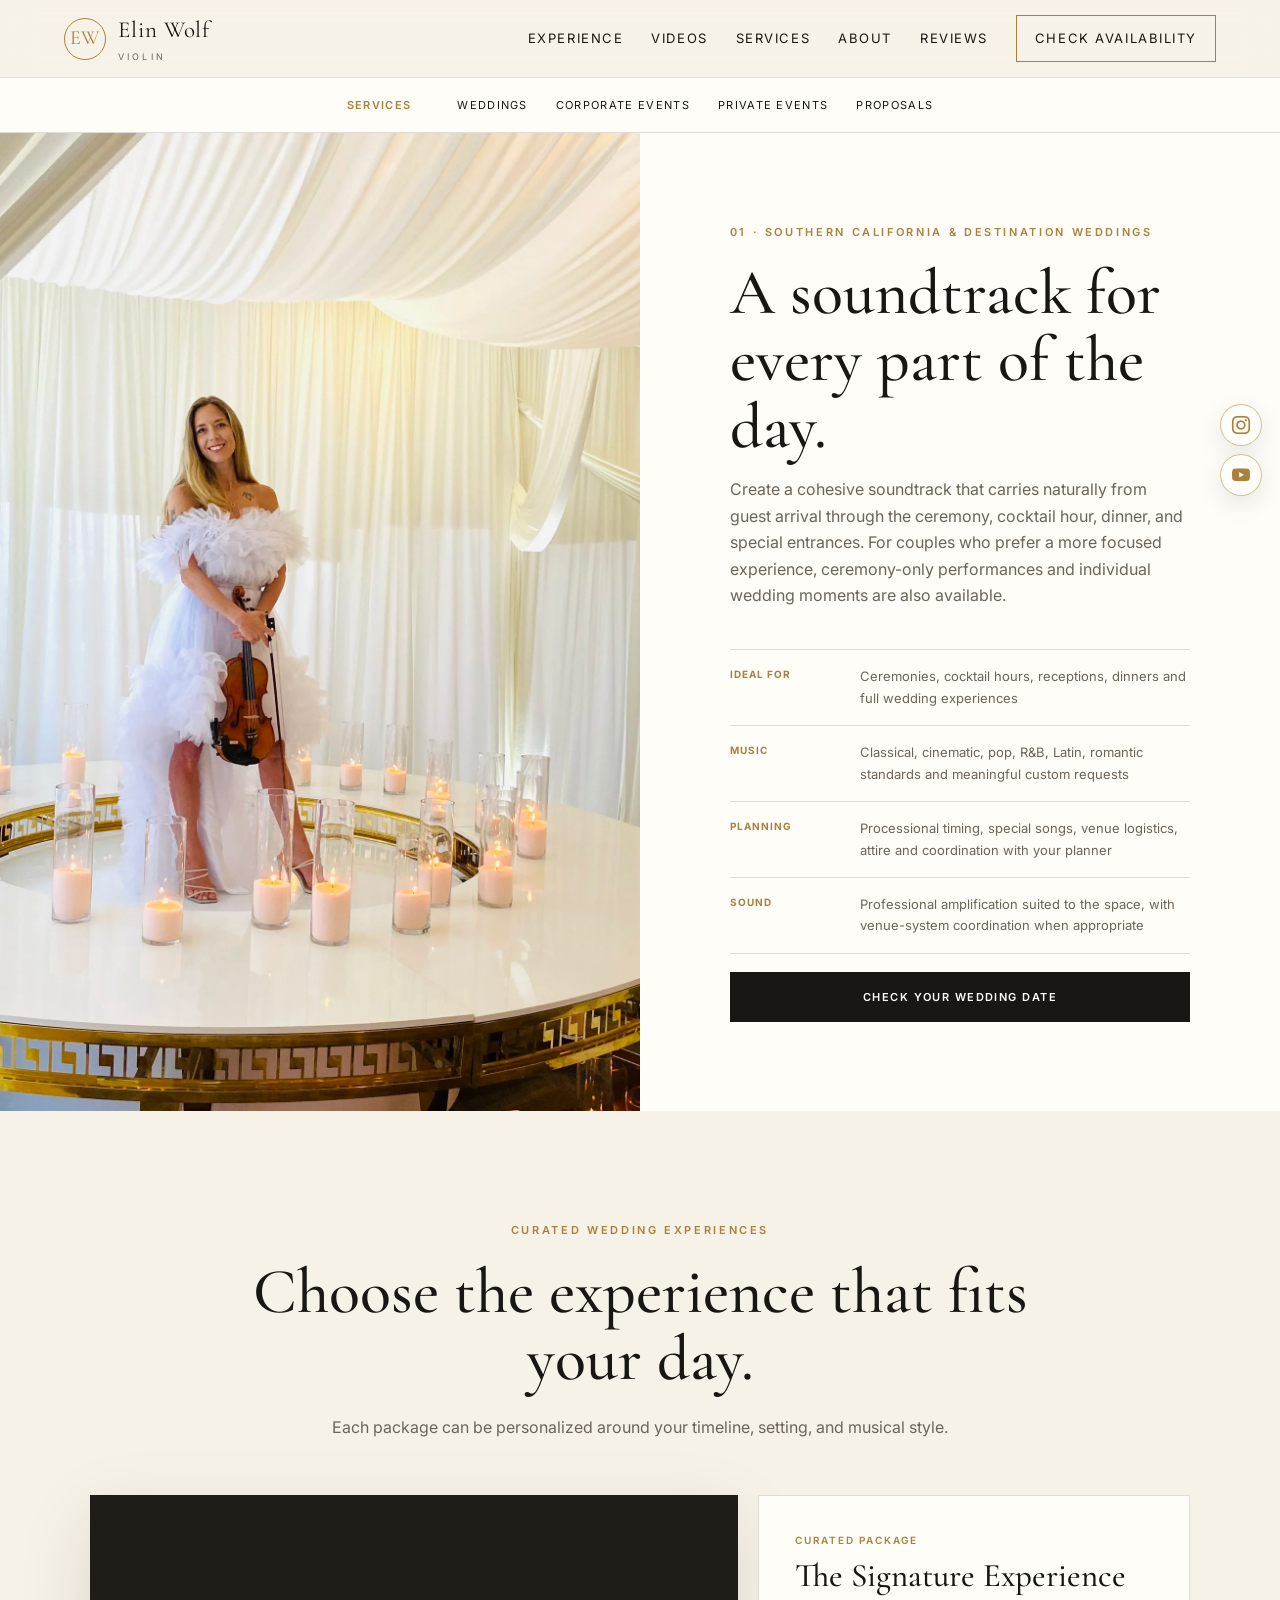
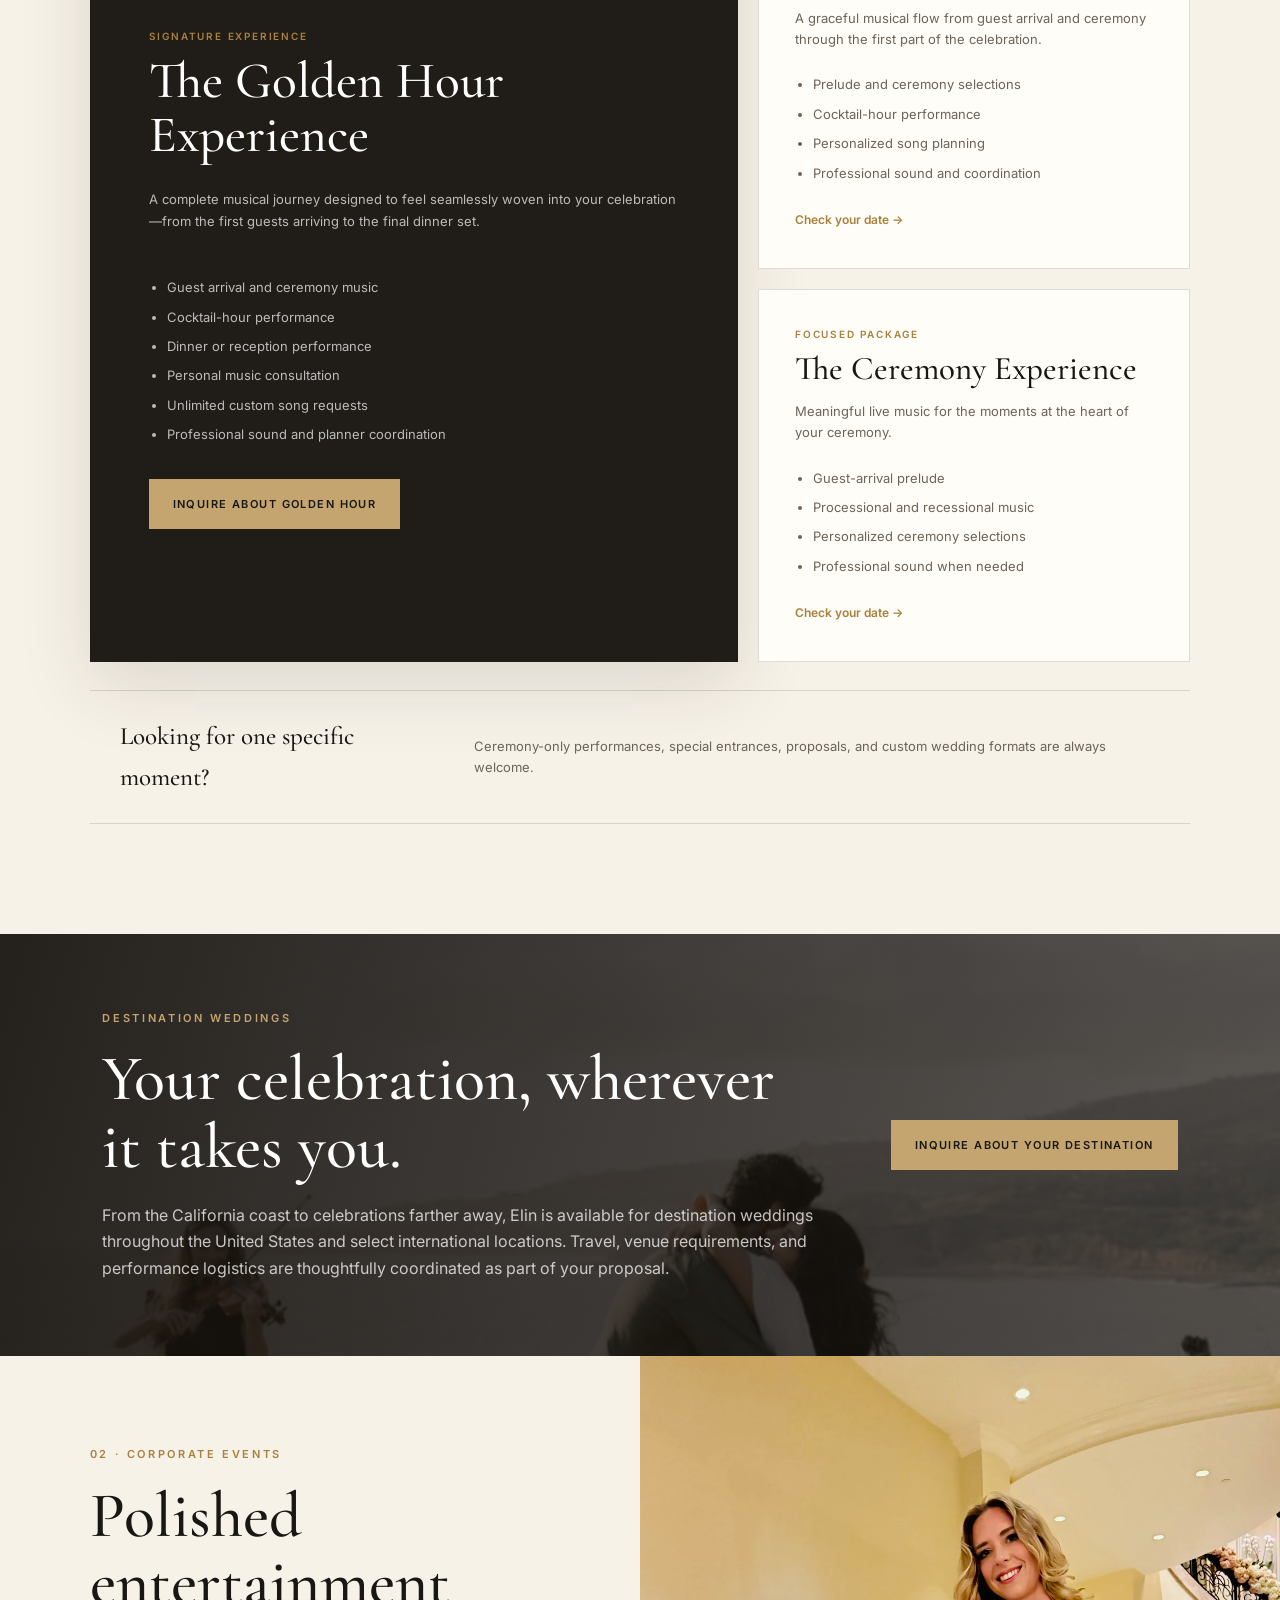
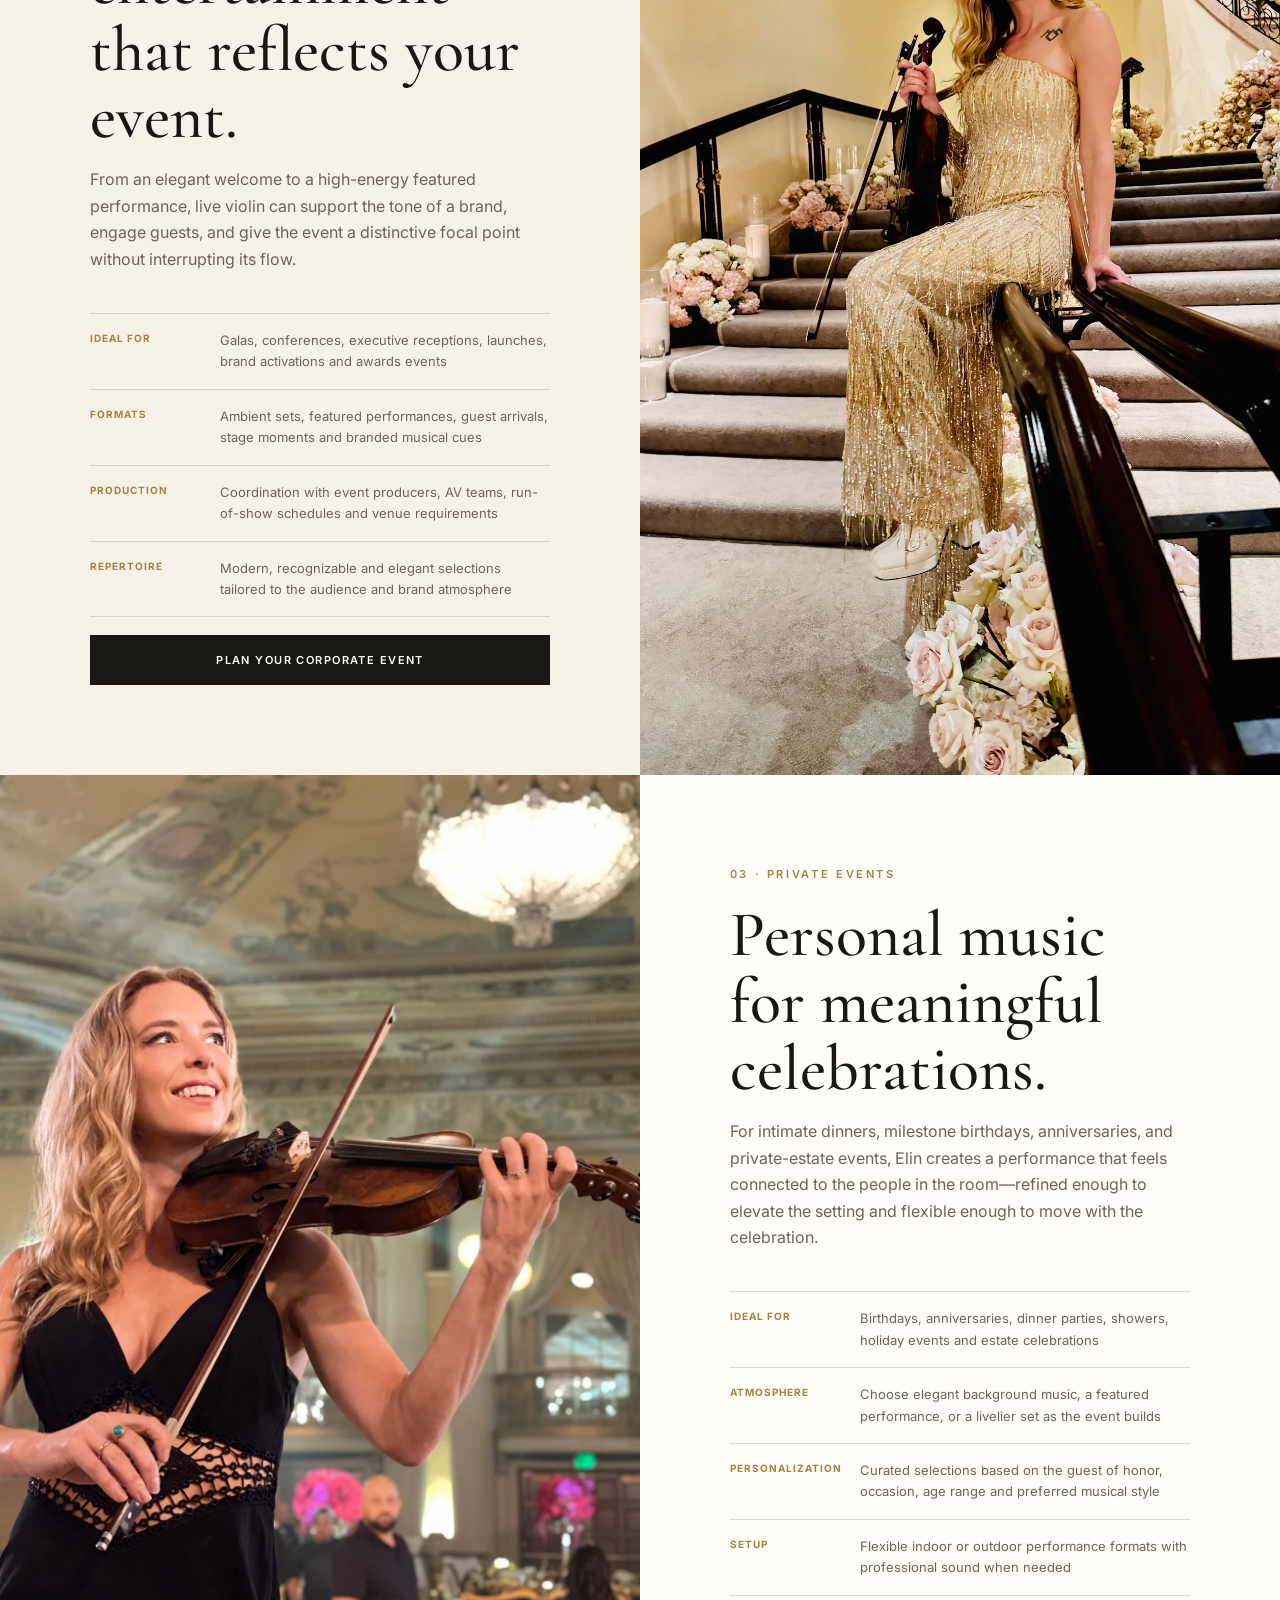
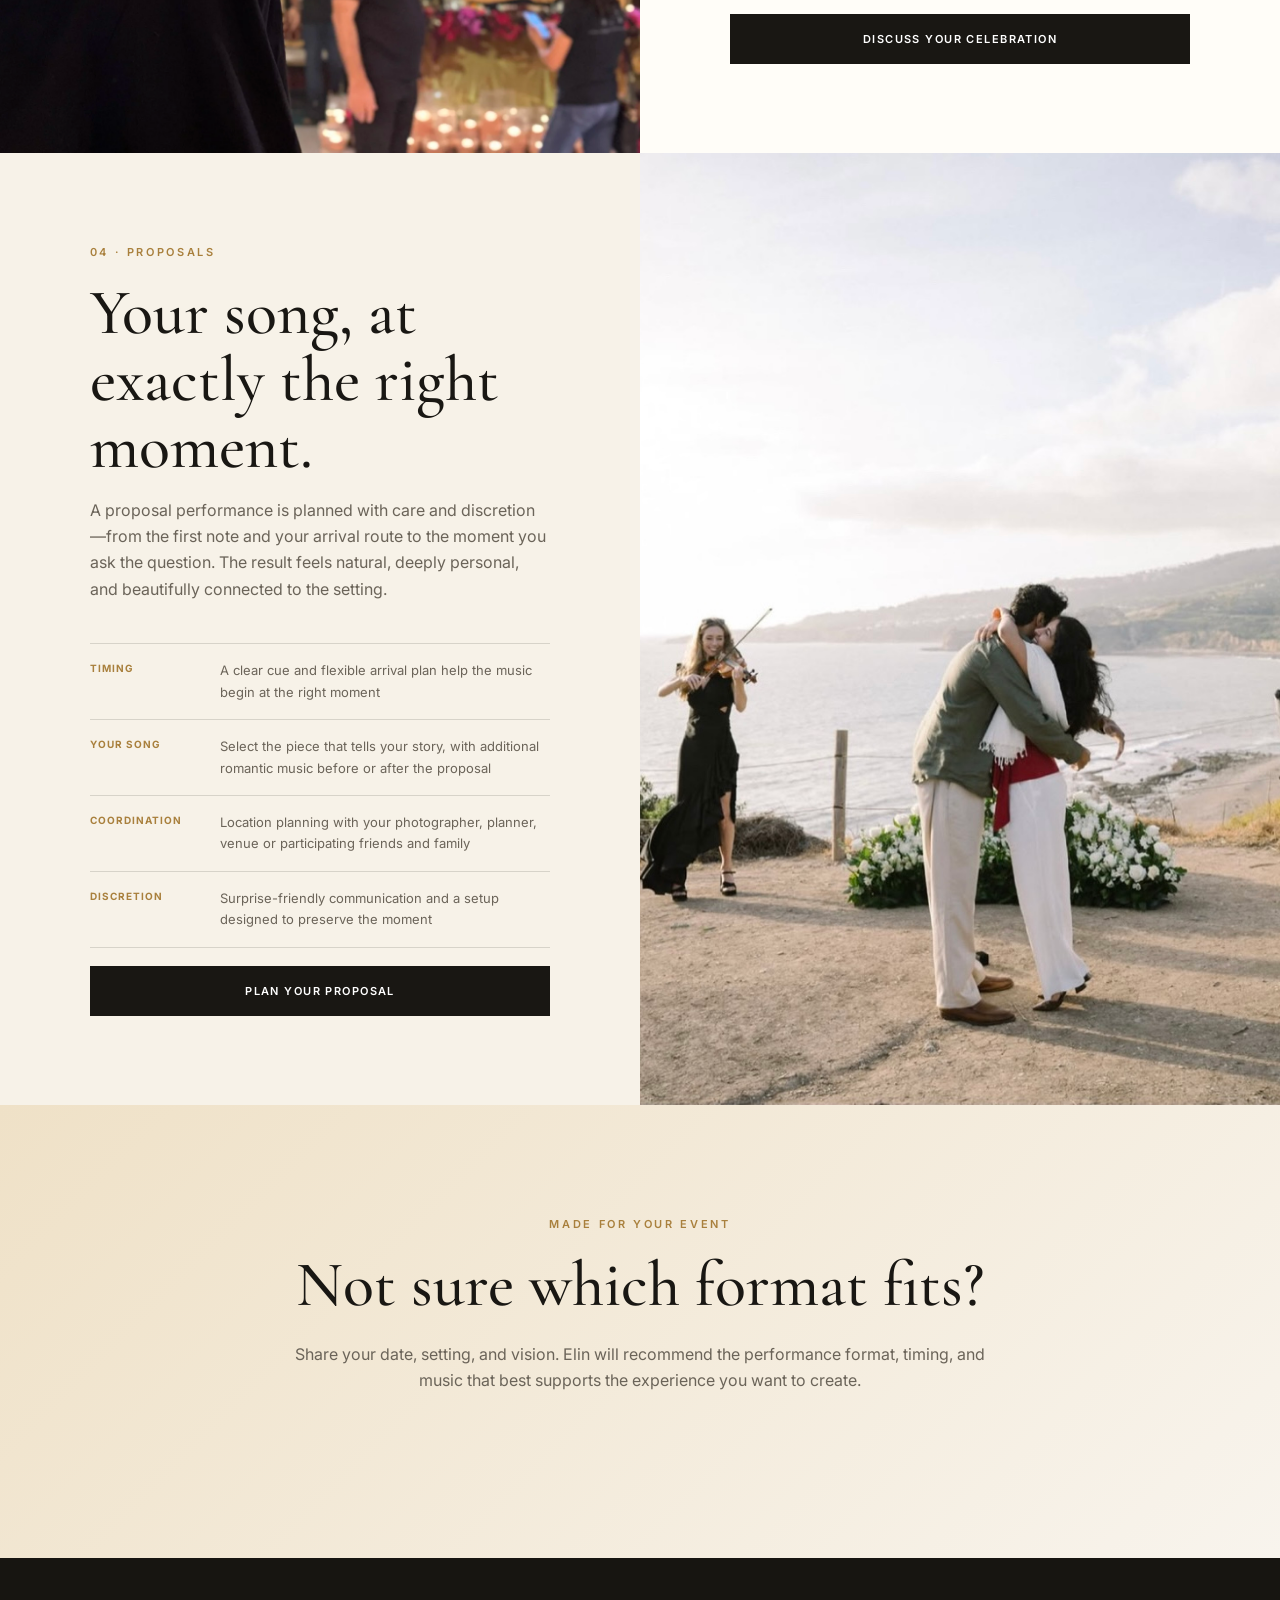
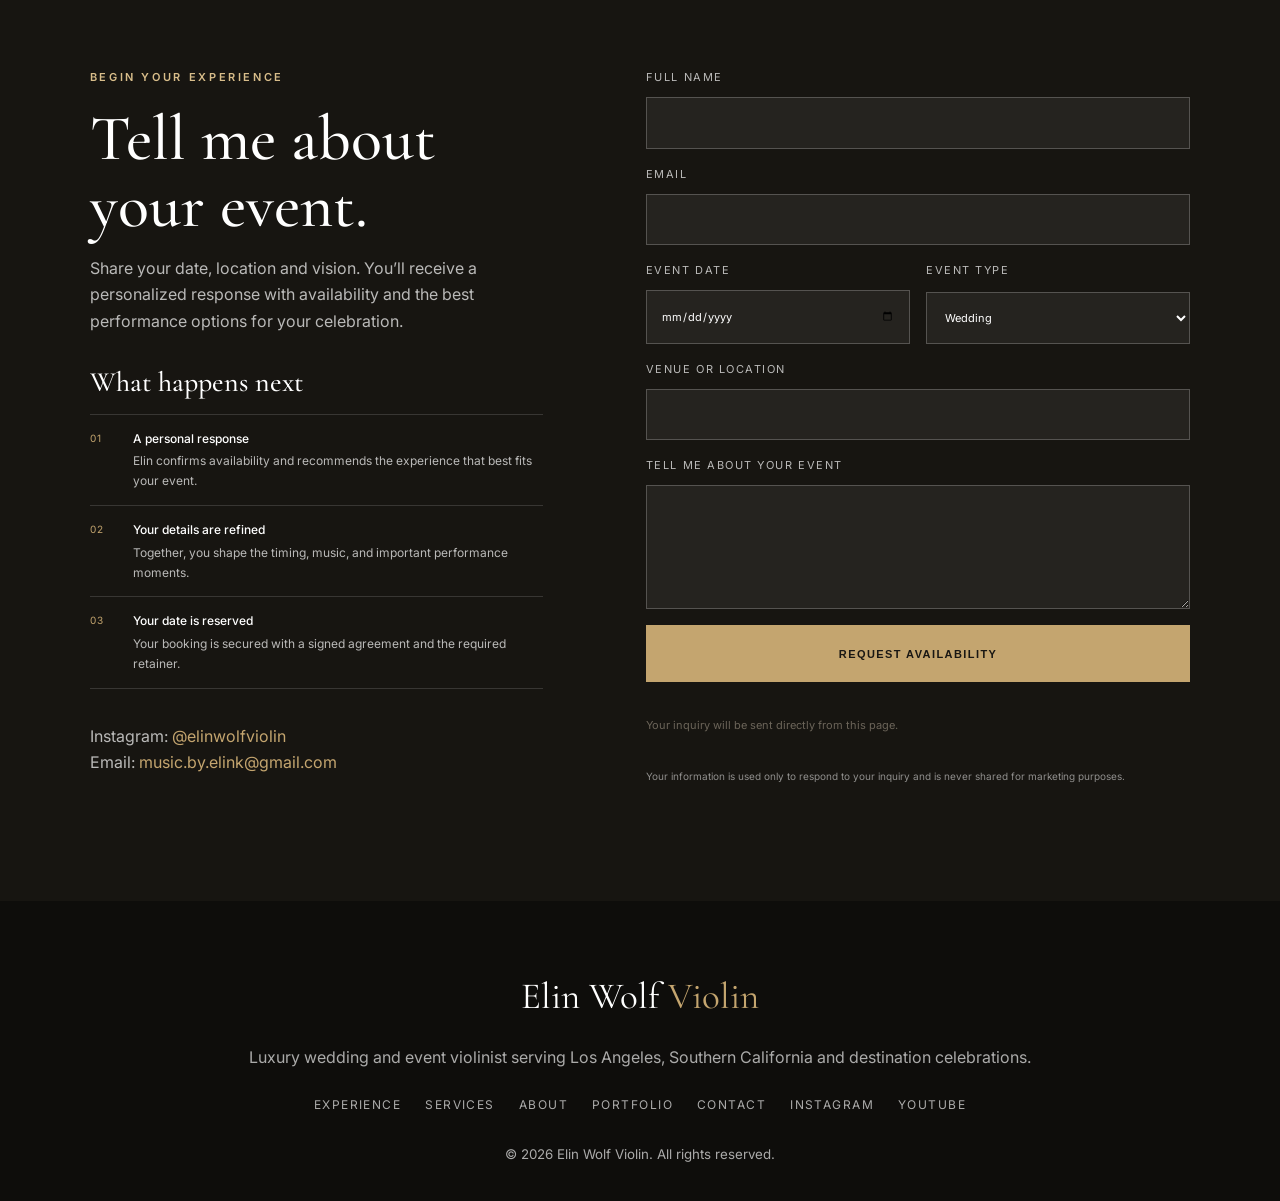
==== services.html @ 5f20a6de "Add Google Analytics 4 to website pages" ====
<!DOCTYPE html>
<html lang="en">
<head>
  <!-- Google tag (gtag.js) -->
  <script async src="https://www.googletagmanager.com/gtag/js?id=G-BD74DCQGRV"></script>
  <script>
    window.dataLayer = window.dataLayer || [];
    function gtag(){dataLayer.push(arguments);}
    gtag('js', new Date());

    gtag('config', 'G-BD74DCQGRV');
  </script>
  <meta charset="UTF-8" />
  <meta name="viewport" content="width=device-width, initial-scale=1.0" />
  <title>Live Violin Services Los Angeles | Weddings &amp; Events</title>
  <meta name="description" content="Explore Elin Wolf’s Los Angeles live violin services for weddings, corporate events, private parties, proposals and destination celebrations." />
  <meta name="robots" content="index, follow, max-image-preview:large, max-snippet:-1, max-video-preview:-1" />
  <meta name="theme-color" content="#f7f2e8" />
  <meta property="og:title" content="Live Violin Services Los Angeles | Elin Wolf" />
  <meta property="og:description" content="Personalized wedding and event violin services across Los Angeles, Southern California and destinations beyond." />
  <meta property="og:type" content="website" />
  <meta property="og:locale" content="en_US" />
  <meta property="og:url" content="https://elinwolf.com/services.html" />
  <meta property="og:image" content="https://elinwolf.com/assets/images/performance-celebration.webp" />
  <meta property="og:image:alt" content="Elin Wolf with her violin at an elegant Beverly Hills event" />
  <meta name="twitter:card" content="summary_large_image" />
  <meta name="twitter:title" content="Wedding & Event Violin Services | Elin Wolf" />
  <meta name="twitter:description" content="Personalized live violin experiences shaped around your celebration." />
  <meta name="twitter:image" content="https://elinwolf.com/assets/images/performance-celebration.webp" />
  <link rel="canonical" href="https://elinwolf.com/services.html" />
  <link rel="preload" as="image" href="assets/images/elin-portrait.webp" type="image/webp" fetchpriority="high" />
  <link rel="preconnect" href="https://fonts.googleapis.com">
  <link rel="preconnect" href="https://fonts.gstatic.com" crossorigin>
  <link href="https://fonts.googleapis.com/css2?family=Cormorant+Garamond:wght@400;500;600;700&family=Inter:wght@300;400;500;600&display=swap" rel="stylesheet">
  <link href="https://cdn.jsdelivr.net/npm/bootstrap-icons@1.11.3/font/bootstrap-icons.min.css" rel="stylesheet">
  <link rel="stylesheet" href="styles.css" />
  <script type="application/ld+json">
  {
    "@context": "https://schema.org",
    "@type": "ItemList",
    "name": "Elin Wolf Live Violin Services",
    "url": "https://elinwolf.com/services.html",
    "itemListElement": [
      {"@type": "ListItem", "position": 1, "name": "Wedding Violinist", "url": "https://elinwolf.com/services.html#weddings"},
      {"@type": "ListItem", "position": 2, "name": "Corporate Event Violinist", "url": "https://elinwolf.com/services.html#corporate"},
      {"@type": "ListItem", "position": 3, "name": "Private Event Violinist", "url": "https://elinwolf.com/services.html#private"},
      {"@type": "ListItem", "position": 4, "name": "Proposal Violinist", "url": "https://elinwolf.com/services.html#proposals"}
    ]
  }
  </script>
</head>
<body>
  <header class="site-header" id="top">
    <a class="brand" href="index.html#top" aria-label="Elin Wolf home">
      <span class="brand-mark">EW</span>
      <span class="brand-text">Elin Wolf <small>Violin</small></span>
    </a>
    <button class="menu-toggle" aria-label="Open navigation" aria-expanded="false">☰</button>
    <nav class="nav" aria-label="Primary navigation">
      <a href="index.html#experience">Experience</a>
      <a href="index.html#videos">Videos</a>
      <a href="#services-list">Services</a>
      <a href="index.html#about">About</a>
      <a href="index.html#reviews">Reviews</a>
      <a class="nav-cta" href="#contact">Check Availability</a>
      <span class="nav-socials" aria-label="Follow Elin Wolf">
        <a href="https://www.instagram.com/elinwolfviolin/" target="_blank" rel="noopener" aria-label="Instagram"><i class="bi bi-instagram" aria-hidden="true"></i></a>
        <a href="https://www.youtube.com/@elinwolf" target="_blank" rel="noopener" aria-label="YouTube"><i class="bi bi-youtube" aria-hidden="true"></i></a>
      </span>
    </nav>
  </header>
  <aside class="social-rail" aria-label="Follow Elin Wolf">
    <a href="https://www.instagram.com/elinwolfviolin/" target="_blank" rel="noopener" aria-label="Follow Elin Wolf Violin on Instagram" title="Instagram"><i class="bi bi-instagram" aria-hidden="true"></i></a>
    <a href="https://www.youtube.com/@elinwolf" target="_blank" rel="noopener" aria-label="Watch Elin Wolf on YouTube" title="YouTube"><i class="bi bi-youtube" aria-hidden="true"></i></a>
  </aside>

  <main class="services-page">
    <nav class="service-jump" id="services-list" aria-label="Service categories">
      <h1>Services</h1>
      <a href="#weddings">Weddings</a>
      <a href="#corporate">Corporate Events</a>
      <a href="#private">Private Events</a>
      <a href="#proposals">Proposals</a>
    </nav>

    <section class="service-detail" id="weddings">
      <figure class="service-detail-image reveal"><img src="assets/images/elin-portrait.webp" alt="Elin Wolf in a white dress on a round platform surrounded by candlelight" width="1500" height="2000" fetchpriority="high" decoding="async" /></figure>
      <div class="service-detail-copy reveal">
        <p class="eyebrow">01 · Southern California &amp; Destination Weddings</p>
        <h2>A soundtrack for every part of the day.</h2>
        <p>Create a cohesive soundtrack that carries naturally from guest arrival through the ceremony, cocktail hour, dinner, and special entrances. For couples who prefer a more focused experience, ceremony-only performances and individual wedding moments are also available.</p>
        <div class="service-facts">
          <article><strong>Ideal for</strong><span>Ceremonies, cocktail hours, receptions, dinners and full wedding experiences</span></article>
          <article><strong>Music</strong><span>Classical, cinematic, pop, R&amp;B, Latin, romantic standards and meaningful custom requests</span></article>
          <article><strong>Planning</strong><span>Processional timing, special songs, venue logistics, attire and coordination with your planner</span></article>
          <article><strong>Sound</strong><span>Professional amplification suited to the space, with venue-system coordination when appropriate</span></article>
        </div>
        <a class="button button-dark" href="#contact">Check Your Wedding Date</a>
      </div>
    </section>

    <section class="wedding-packages section" id="wedding-packages" aria-labelledby="wedding-packages-title">
      <div class="section-heading centered reveal">
        <p class="eyebrow">Curated wedding experiences</p>
        <h2 id="wedding-packages-title">Choose the experience that fits your day.</h2>
        <p class="section-intro">Each package can be personalized around your timeline, setting, and musical style.</p>
      </div>
      <div class="wedding-package-grid">
        <article class="wedding-package wedding-package-signature reveal">
          <p class="package-label">Signature Experience</p>
          <h3>The Golden Hour Experience</h3>
          <p>A complete musical journey designed to feel seamlessly woven into your celebration—from the first guests arriving to the final dinner set.</p>
          <ul>
            <li>Guest arrival and ceremony music</li>
            <li>Cocktail-hour performance</li>
            <li>Dinner or reception performance</li>
            <li>Personal music consultation</li>
            <li>Unlimited custom song requests</li>
            <li>Professional sound and planner coordination</li>
          </ul>
          <a class="button button-primary" href="#contact">Inquire About Golden Hour</a>
        </article>
        <div class="wedding-package-secondary">
          <article class="wedding-package reveal">
            <p class="package-label">Curated Package</p>
            <h3>The Signature Experience</h3>
            <p>A graceful musical flow from guest arrival and ceremony through the first part of the celebration.</p>
            <ul><li>Prelude and ceremony selections</li><li>Cocktail-hour performance</li><li>Personalized song planning</li><li>Professional sound and coordination</li></ul>
            <a class="text-link" href="#contact">Check your date →</a>
          </article>
          <article class="wedding-package reveal">
            <p class="package-label">Focused Package</p>
            <h3>The Ceremony Experience</h3>
            <p>Meaningful live music for the moments at the heart of your ceremony.</p>
            <ul><li>Guest-arrival prelude</li><li>Processional and recessional music</li><li>Personalized ceremony selections</li><li>Professional sound when needed</li></ul>
            <a class="text-link" href="#contact">Check your date →</a>
          </article>
        </div>
      </div>
      <div class="individual-moments reveal">
        <strong>Looking for one specific moment?</strong>
        <p>Ceremony-only performances, special entrances, proposals, and custom wedding formats are always welcome.</p>
      </div>
    </section>

    <section class="destination-weddings">
      <div class="destination-copy reveal">
        <p class="eyebrow">Destination Weddings</p>
        <h2>Your celebration, wherever it takes you.</h2>
        <p>From the California coast to celebrations farther away, Elin is available for destination weddings throughout the United States and select international locations. Travel, venue requirements, and performance logistics are thoughtfully coordinated as part of your proposal.</p>
      </div>
      <a class="button button-primary reveal" href="#contact">Inquire About Your Destination</a>
    </section>

    <section class="service-detail service-detail-reverse" id="corporate">
      <figure class="service-detail-image reveal"><img src="assets/images/performance-sofi.webp" alt="Elin Wolf performing at a large corporate venue" width="1500" height="2000" loading="lazy" decoding="async" /></figure>
      <div class="service-detail-copy reveal">
        <p class="eyebrow">02 · Corporate Events</p>
        <h2>Polished entertainment that reflects your event.</h2>
        <p>From an elegant welcome to a high-energy featured performance, live violin can support the tone of a brand, engage guests, and give the event a distinctive focal point without interrupting its flow.</p>
        <div class="service-facts">
          <article><strong>Ideal for</strong><span>Galas, conferences, executive receptions, launches, brand activations and awards events</span></article>
          <article><strong>Formats</strong><span>Ambient sets, featured performances, guest arrivals, stage moments and branded musical cues</span></article>
          <article><strong>Production</strong><span>Coordination with event producers, AV teams, run-of-show schedules and venue requirements</span></article>
          <article><strong>Repertoire</strong><span>Modern, recognizable and elegant selections tailored to the audience and brand atmosphere</span></article>
        </div>
        <a class="button button-dark" href="#contact">Plan Your Corporate Event</a>
      </div>
    </section>

    <section class="service-detail" id="private">
      <figure class="service-detail-image reveal"><img src="assets/images/performance-private.webp" alt="Elin Wolf playing violin for guests at a private event" width="1500" height="2000" loading="lazy" decoding="async" /></figure>
      <div class="service-detail-copy reveal">
        <p class="eyebrow">03 · Private Events</p>
        <h2>Personal music for meaningful celebrations.</h2>
        <p>For intimate dinners, milestone birthdays, anniversaries, and private-estate events, Elin creates a performance that feels connected to the people in the room—refined enough to elevate the setting and flexible enough to move with the celebration.</p>
        <div class="service-facts">
          <article><strong>Ideal for</strong><span>Birthdays, anniversaries, dinner parties, showers, holiday events and estate celebrations</span></article>
          <article><strong>Atmosphere</strong><span>Choose elegant background music, a featured performance, or a livelier set as the event builds</span></article>
          <article><strong>Personalization</strong><span>Curated selections based on the guest of honor, occasion, age range and preferred musical style</span></article>
          <article><strong>Setup</strong><span>Flexible indoor or outdoor performance formats with professional sound when needed</span></article>
        </div>
        <a class="button button-dark" href="#contact">Discuss Your Celebration</a>
      </div>
    </section>

    <section class="service-detail service-detail-reverse" id="proposals">
      <figure class="service-detail-image reveal"><img src="assets/images/proposal-ocean.jpg" alt="Elin Wolf performing violin during an oceanfront proposal" width="843" height="1084" loading="lazy" decoding="async" /></figure>
      <div class="service-detail-copy reveal">
        <p class="eyebrow">04 · Proposals</p>
        <h2>Your song, at exactly the right moment.</h2>
        <p>A proposal performance is planned with care and discretion—from the first note and your arrival route to the moment you ask the question. The result feels natural, deeply personal, and beautifully connected to the setting.</p>
        <div class="service-facts">
          <article><strong>Timing</strong><span>A clear cue and flexible arrival plan help the music begin at the right moment</span></article>
          <article><strong>Your song</strong><span>Select the piece that tells your story, with additional romantic music before or after the proposal</span></article>
          <article><strong>Coordination</strong><span>Location planning with your photographer, planner, venue or participating friends and family</span></article>
          <article><strong>Discretion</strong><span>Surprise-friendly communication and a setup designed to preserve the moment</span></article>
        </div>
        <a class="button button-dark" href="#contact">Plan Your Proposal</a>
      </div>
    </section>

    <section class="services-note section">
      <div class="section-heading centered reveal">
        <p class="eyebrow">Made for your event</p>
        <h2>Not sure which format fits?</h2>
        <p class="section-intro">Share your date, setting, and vision. Elin will recommend the performance format, timing, and music that best supports the experience you want to create.</p>
      </div>
    </section>

    <section class="contact section" id="contact">
      <div class="contact-copy reveal">
        <p class="eyebrow">Begin your experience</p>
        <h2>Tell me about your event.</h2>
        <p>Share your date, location and vision. You’ll receive a personalized response with availability and the best performance options for your celebration.</p>
        <div class="booking-next">
          <h3>What happens next</h3>
          <p><span>01</span><strong>A personal response</strong>Elin confirms availability and recommends the experience that best fits your event.</p>
          <p><span>02</span><strong>Your details are refined</strong>Together, you shape the timing, music, and important performance moments.</p>
          <p><span>03</span><strong>Your date is reserved</strong>Your booking is secured with a signed agreement and the required retainer.</p>
        </div>
        <p class="contact-social">Instagram: <a href="https://www.instagram.com/elinwolfviolin/" target="_blank" rel="noopener">@elinwolfviolin</a><br>Email: <a href="mailto:music.by.elink@gmail.com">music.by.elink@gmail.com</a></p>
      </div>
      <form class="contact-form reveal" id="inquiry-form" action="https://formsubmit.co/ajax/music.by.elink@gmail.com" method="POST">
        <div class="mobile-form-heading">
          <p class="eyebrow">Check availability</p>
          <h2>Tell me about your event.</h2>
        </div>
        <input type="hidden" name="_subject" value="New event availability request" />
        <input type="hidden" name="_template" value="table" />
        <input type="hidden" name="_captcha" value="false" />
        <input class="form-honeypot" type="text" name="_honey" tabindex="-1" autocomplete="off" aria-hidden="true" />
        <label>Full name<input type="text" name="name" required /></label>
        <label>Email<input type="email" name="email" required /></label>
        <div class="form-row">
          <label>Event date<input type="date" name="date" /></label>
          <label>Event type<select name="type"><option>Wedding</option><option>Corporate Event</option><option>Private Event</option><option>Proposal</option><option>Other</option></select></label>
        </div>
        <label>Venue or location<input type="text" name="location" /></label>
        <label>Tell me about your event<textarea name="message" rows="5" required></textarea></label>
        <button class="button button-primary" type="submit">Request Availability</button>
        <p class="form-note" id="form-status" role="status" aria-live="polite">Your inquiry will be sent directly from this page.</p>
        <p class="form-privacy">Your information is used only to respond to your inquiry and is never shared for marketing purposes.</p>
      </form>
    </section>
  </main>

  <footer>
    <div class="footer-brand">Elin Wolf <span>Violin</span></div>
    <p>Luxury wedding and event violinist serving Los Angeles, Southern California and destination celebrations.</p>
    <div class="footer-links"><a href="index.html#experience">Experience</a><a href="#services-list">Services</a><a href="index.html#about">About</a><a href="index.html#portfolio">Portfolio</a><a href="#contact">Contact</a><a href="https://www.instagram.com/elinwolfviolin/" target="_blank" rel="noopener">Instagram</a><a href="https://www.youtube.com/@elinwolf" target="_blank" rel="noopener">YouTube</a></div>
    <small>© <span id="year"></span> Elin Wolf Violin. All rights reserved.</small>
  </footer>

  <script src="script.js"></script>
</body>
</html>
---- styles.css ----
:root {
  --ink: #191713;
  --ivory: #f7f2e8;
  --cream: #efe5d4;
  --champagne: #c4a56f;
  --gold: #a9803d;
  --white: #fffdf8;
  --muted: #6b6459;
  --line: rgba(25, 23, 19, 0.14);
  --shadow: 0 24px 70px rgba(31, 25, 17, 0.12);
}
* { box-sizing: border-box; }
html { scroll-behavior: smooth; }
body { margin: 0; font-family: Inter, sans-serif; color: var(--ink); background: var(--ivory); line-height: 1.65; }
a { color: inherit; text-decoration: none; }
img { max-width: 100%; }
.site-header { position: fixed; inset: 0 0 auto 0; height: 78px; display: flex; align-items: center; justify-content: space-between; padding: 0 5vw; z-index: 50; background: rgba(247,242,232,.88); backdrop-filter: blur(16px); border-bottom: 1px solid rgba(25,23,19,.08); }
.brand { display: flex; align-items: center; gap: 12px; }
.brand-mark { width: 42px; height: 42px; border: 1px solid var(--gold); border-radius: 50%; display: grid; place-items: center; font-family: 'Cormorant Garamond', serif; font-size: 20px; color: var(--gold); }
.brand-text { font-family: 'Cormorant Garamond', serif; font-size: 23px; letter-spacing: .04em; }
.brand-text small { display: block; font-family: Inter, sans-serif; font-size: 9px; text-transform: uppercase; letter-spacing: .35em; color: var(--muted); }
.nav { display: flex; align-items: center; gap: 28px; font-size: 13px; text-transform: uppercase; letter-spacing: .12em; }
.nav a:hover { color: var(--gold); }
.nav-cta { padding: 12px 18px; border: 1px solid var(--gold); }
.nav-socials { display:none; align-items:center; gap:18px; }
.nav-socials a { font-size:19px; line-height:1; }
.menu-toggle { display: none; border: 0; background: transparent; font-size: 25px; }
.social-rail { position:fixed; right:18px; top:50%; z-index:45; display:grid; gap:8px; transform:translateY(-50%); }
.social-rail a { width:42px; height:42px; display:grid; place-items:center; border:1px solid rgba(169,128,61,.5); border-radius:50%; color:var(--gold); background:rgba(255,253,248,.9); box-shadow:0 8px 24px rgba(31,25,17,.1); backdrop-filter:blur(12px); font-size:10px; font-weight:600; letter-spacing:.08em; transition:.25s; }
.social-rail i { font-size:18px; line-height:1; }
.social-rail a:hover,.social-rail a:focus-visible { color:var(--white); background:var(--gold); transform:translateX(-3px); outline:none; }
.hero { min-height: 94vh; padding: 150px 7vw 90px; display: flex; align-items: center; position: relative; overflow: hidden; background: linear-gradient(90deg,rgba(20,16,12,.82),rgba(20,16,12,.16)), url('assets/images/elin-hero.webp') center 7%/cover no-repeat; color: white; }
.hero::after { content:""; position:absolute; right:-12%; bottom:-30%; width:65vw; height:65vw; border:1px solid rgba(255,255,255,.12); border-radius:50%; box-shadow:0 0 0 90px rgba(255,255,255,.025),0 0 0 180px rgba(255,255,255,.018); }
.hero-overlay { position:absolute; inset:0; background: linear-gradient(90deg,rgba(0,0,0,.32),transparent 68%); }
.hero-content { position: relative; z-index: 2; max-width: 780px; }
.eyebrow { text-transform: uppercase; letter-spacing: .24em; font-size: 11px; font-weight: 600; color: var(--gold); margin: 0 0 18px; }
.hero .eyebrow { color: #ead2a5; }
h1,h2,h3 { font-family: 'Cormorant Garamond', serif; line-height: 1.05; font-weight: 500; }
h1 { font-size: clamp(55px,7vw,96px); margin: 0 0 25px; max-width: 950px; }
h2 { font-size: clamp(40px,5vw,68px); margin: 0; }
h3 { font-size: 33px; margin: 14px 0; }
.hero-copy { font-size: 18px; max-width: 650px; color: rgba(255,255,255,.82); }
.hero-actions { display:flex; gap:14px; flex-wrap:wrap; margin-top:35px; }
.button { display:inline-flex; justify-content:center; align-items:center; min-height:50px; padding:0 23px; border:1px solid transparent; text-transform:uppercase; letter-spacing:.13em; font-size:11px; font-weight:600; cursor:pointer; }
.button-primary { background:var(--champagne); color:#191713; }
.button-primary:hover { background:#d5bc8e; }
.button-ghost { border-color:rgba(255,255,255,.55); color:white; }
.button-dark { background:var(--ink); color:white; margin-top:18px; }
.hero-badge { position:absolute; right:7vw; bottom:55px; z-index:2; width:150px; height:150px; border:1px solid rgba(255,255,255,.4); border-radius:50%; display:grid; place-items:center; text-align:center; font-family:'Cormorant Garamond',serif; font-size:18px; transform:rotate(7deg); }
.section { padding: 110px 7vw; }
.featured-performance { display:grid; grid-template-columns:.72fr 1.28fr; gap:7vw; align-items:center; background:var(--white); }
.featured-performance-copy p:not(.eyebrow) { color:var(--muted); max-width:470px; }
.featured-performance-copy .text-link { display:inline-block; margin-top:12px; }
.featured-video { box-shadow:var(--shadow); }
.videos { background:#201d18; color:white; }
.videos .eyebrow { color:#d8bd8a; }
.videos .section-intro { color:rgba(255,255,255,.68); max-width:620px; margin:22px auto 0; }
.performance-video-grid { display:grid; grid-template-columns:repeat(6,1fr); gap:18px; }
.performance-video-grid .video-card { grid-column:span 2; }
.performance-video-grid .video-card:nth-child(4),.performance-video-grid .video-card:nth-child(5) { grid-column:span 3; }
.video-channel-link { text-align:center; margin:35px 0 0; }
.videos .text-link { color:var(--champagne); }
.section-heading { max-width: 850px; margin-bottom: 55px; }
.section-heading.centered { text-align:center; margin-left:auto; margin-right:auto; }
.experience { background:var(--ivory); }
.experience-hero { display:grid; grid-template-columns:1fr 1fr; min-height:610px; }
.experience-image { margin:0; overflow:hidden; }
.experience-image img { width:100%; height:100%; min-height:610px; display:block; object-fit:cover; object-position:50% 28%; }
.experience-intro { display:flex; flex-direction:column; justify-content:center; padding:7vw; background:#f8f5ef; }
.experience-intro h2 { max-width:720px; }
.experience-intro > p:not(.eyebrow) { max-width:590px; color:var(--muted); font-size:17px; }
.experience-intro .text-link { align-self:flex-start; margin-top:16px; }
.experience-journey { display:grid; grid-template-columns:repeat(3,1fr); padding:70px 7vw; background:var(--white); }
.experience-journey article { padding:12px 38px 8px; border-left:1px solid var(--line); }
.experience-journey article:first-child { border-left:0; }
.experience-journey span { color:var(--gold); font-family:'Cormorant Garamond',serif; font-size:32px; }
.experience-journey h3 { margin:17px 0 12px; font-size:31px; }
.experience-journey p { margin:0; color:var(--muted); font-size:14px; }
.text-link { color:var(--gold); font-weight:600; }
.stats { display:grid; grid-template-columns:repeat(3,1fr); gap:18px; }
.stats article { background:var(--white); border:1px solid var(--line); padding:30px 25px; min-height:175px; }
.stats strong { display:block; font-family:'Cormorant Garamond',serif; font-size:45px; color:var(--gold); }
.stats span { font-size:13px; color:var(--muted); }
.experience-stats { width:100%; margin-top:40px; gap:10px; }
.experience-stats article { min-height:130px; padding:20px 17px; }
.experience-stats strong { font-size:36px; }
.experience-stats span { font-size:11px; line-height:1.45; }
.services { background:var(--white); }
.card-grid { display:grid; grid-template-columns:repeat(4,1fr); gap:18px; }
.service-card { position:relative; background:var(--ivory); padding:36px 28px; border-top:3px solid var(--champagne); cursor:pointer; transition:.3s; }
.service-card::after { content:"→"; position:absolute; top:28px; right:26px; color:var(--gold); font-size:20px; opacity:.62; transition:transform .3s ease,opacity .3s ease; }
.service-card:hover { transform:translateY(-8px); box-shadow:var(--shadow); }
.service-card:hover::after,.service-card:focus-visible::after { opacity:1; transform:translateX(4px); }
.service-card:focus-visible { outline:2px solid var(--gold); outline-offset:4px; }
.service-card > span { color:var(--gold); font-size:12px; letter-spacing:.2em; }
.service-card p,.service-card li { color:var(--muted); font-size:14px; }
.service-card ul { padding-left:17px; }
.service-link { display:inline-block; margin-top:14px; color:var(--gold); text-transform:uppercase; letter-spacing:.1em; font-size:10px; }
.services-page { padding-top:78px; }
.service-jump { position:sticky; top:78px; z-index:20; display:flex; justify-content:center; gap:28px; padding:18px 5vw; background:rgba(255,253,248,.96); border-bottom:1px solid var(--line); text-transform:uppercase; letter-spacing:.12em; font-size:11px; }
.service-jump h1 { margin:0 18px 0 0; color:var(--gold); font-family:Inter,sans-serif; font-size:11px; font-weight:600; line-height:inherit; letter-spacing:.12em; }
.service-jump a:hover { color:var(--gold); }
.service-detail { display:grid; grid-template-columns:1fr 1fr; min-height:760px; scroll-margin-top:145px; background:var(--white); }
.service-detail-reverse .service-detail-image { order:2; }
.service-detail-reverse .service-detail-copy { order:1; background:var(--ivory); }
.service-detail-image { margin:0; min-height:760px; overflow:hidden; }
.service-detail-image img { width:100%; height:100%; min-height:760px; display:block; object-fit:cover; object-position:50% 30%; }
#weddings .service-detail-image img { object-position:50% 33%; }
#corporate .service-detail-image img { object-position:50% 23%; }
#private .service-detail-image img { object-position:50% 25%; }
#proposals .service-detail-image img { object-position:48% 40%; }
.service-detail-copy { display:flex; flex-direction:column; justify-content:center; padding:7vw; }
.service-detail-copy > p:not(.eyebrow) { color:var(--muted); font-size:16px; }
.service-facts { margin-top:25px; border-top:1px solid var(--line); }
.service-facts article { display:grid; grid-template-columns:110px 1fr; gap:20px; padding:16px 0; border-bottom:1px solid var(--line); }
.service-facts strong { color:var(--gold); text-transform:uppercase; letter-spacing:.1em; font-size:10px; }
.service-facts span { color:var(--muted); font-size:13px; }
.wedding-packages { scroll-margin-top:145px; background:var(--ivory); }
.wedding-packages .section-intro { max-width:680px; margin:22px auto 0; color:var(--muted); }
.wedding-package-grid { display:grid; grid-template-columns:1.35fr .9fr; gap:20px; max-width:1200px; margin:0 auto; }
.wedding-package-secondary { display:grid; gap:20px; }
.wedding-package { padding:36px; border:1px solid var(--line); background:var(--white); }
.wedding-package h3 { margin-top:10px; }
.wedding-package > p:not(.package-label),.wedding-package li { color:var(--muted); font-size:13px; }
.wedding-package ul { margin:24px 0 0; padding-left:18px; }
.wedding-package li { margin:8px 0; }
.wedding-package .text-link { display:inline-block; margin-top:18px; font-size:12px; }
.package-label { margin:0; color:var(--gold); text-transform:uppercase; letter-spacing:.18em; font-size:10px; font-weight:600; }
.wedding-package-signature { display:flex; flex-direction:column; justify-content:center; padding:58px; color:white; background:#201d18; box-shadow:var(--shadow); }
.wedding-package-signature h3 { font-size:clamp(42px,4vw,62px); }
.wedding-package-signature > p:not(.package-label),.wedding-package-signature li { color:rgba(255,255,255,.7); }
.wedding-package-signature .button { align-self:flex-start; margin-top:25px; }
.individual-moments { max-width:1200px; margin:28px auto 0; padding:25px 30px; display:flex; align-items:center; justify-content:space-between; gap:30px; border-top:1px solid var(--line); border-bottom:1px solid var(--line); }
.individual-moments strong { font-family:'Cormorant Garamond',serif; font-size:25px; font-weight:500; }
.individual-moments p { margin:0; color:var(--muted); font-size:13px; }
.destination-weddings { padding:75px 8vw; display:flex; align-items:center; justify-content:space-between; gap:6vw; color:white; background:linear-gradient(105deg,rgba(20,16,12,.93),rgba(20,16,12,.68)),url('assets/images/proposal-ocean.jpg') center 43%/cover no-repeat; }
.destination-copy { max-width:760px; }
.destination-copy .eyebrow { color:var(--champagne); }
.destination-copy p:not(.eyebrow) { margin:22px 0 0; color:rgba(255,255,255,.75); }
.destination-weddings > .button { flex:0 0 auto; }
.services-note { background:linear-gradient(135deg,#efe1c7,#f8f4ed); }
.services-note .section-intro { max-width:700px; margin:22px auto 0; color:var(--muted); }
.feature { background:linear-gradient(135deg,#efe1c7,#f8f4ed); }
.feature-panel { background:#201d18; color:white; padding:65px; display:grid; grid-template-columns:1.2fr 1fr; gap:70px; box-shadow:var(--shadow); }
.feature-panel p { color:rgba(255,255,255,.72); }
.feature-list p { border-bottom:1px solid rgba(255,255,255,.14); padding:14px 0; margin:0; }
.feature-list span { color:var(--champagne); margin-right:10px; }
.about { display:grid; grid-template-columns:1fr 1fr; gap:7vw; align-items:center; }
.portrait { min-height:650px; margin:0; box-shadow:var(--shadow); overflow:hidden; }
.portrait img { width:100%; height:650px; object-fit:cover; object-position:center 28%; display:block; }
.portfolio { background:var(--white); }
.gallery-grid { display:grid; grid-template-columns:repeat(3,1fr); grid-auto-rows:280px; gap:16px; }
.gallery-grid figure { margin:0; overflow:hidden; background:var(--cream); }
.gallery-grid img { width:100%; height:100%; display:block; object-fit:cover; transition:transform .6s ease; }
.gallery-grid figure:nth-child(1) img { object-position:50% 45%; }
.gallery-grid figure:nth-child(2) img { object-position:50% 18%; }
.gallery-grid figure:nth-child(3) img { object-position:50% 28%; }
.gallery-grid figure:nth-child(4) img { object-position:50% 18%; }
.gallery-grid figure:nth-child(5) img { object-position:50% 22%; }
.gallery-grid figure:nth-child(6) img { object-position:50% 42%; }
.gallery-grid figure:nth-child(7) img { object-position:50% 18%; }
.gallery-grid figure:nth-child(8) img { object-position:50% 42%; }
.gallery-grid figure:nth-child(9) img { object-position:50% 35%; }
.gallery-grid figure:hover img { transform:scale(1.035); }
.gallery-tall { grid-row:span 2; }
.gallery-wide { grid-column:span 2; }
.video-grid { display:grid; grid-template-columns:repeat(2,1fr); gap:18px; margin-top:55px; }
.video-card { position:relative; display:block; aspect-ratio:16/9; overflow:hidden; background:#111; color:white; }
.video-card img { width:100%; height:100%; object-fit:cover; display:block; transition:transform .5s ease, opacity .5s ease; }
.video-card::after { content:""; position:absolute; inset:0; background:linear-gradient(transparent 40%,rgba(0,0,0,.72)); }
.video-card:hover img { transform:scale(1.025); opacity:.88; }
.play-button { position:absolute; z-index:2; left:50%; top:50%; transform:translate(-50%,-50%); width:68px; height:68px; border-radius:50%; display:grid; place-items:center; padding-left:4px; background:rgba(255,255,255,.9); color:var(--ink); font-size:23px; box-shadow:0 10px 35px rgba(0,0,0,.28); }
.video-card strong { position:absolute; z-index:2; left:25px; bottom:20px; text-transform:uppercase; letter-spacing:.14em; font-size:11px; }
.about-copy p { color:var(--muted); }
.repertoire { background:#25211b; color:white; }
.repertoire .eyebrow { color:#d8bd8a; }
.genre-row,.areas-list { display:flex; flex-wrap:wrap; gap:12px; }
.genre-row span,.areas-list span { border:1px solid rgba(255,255,255,.25); padding:12px 18px; text-transform:uppercase; letter-spacing:.12em; font-size:11px; }
.repertoire-note { max-width:820px; margin-top:35px; color:rgba(255,255,255,.7); }
.review-grid { display:grid; grid-template-columns:repeat(3,1fr); gap:20px; }
.review-summary { margin:22px 0 0; color:var(--muted); font-size:12px; letter-spacing:.08em; text-transform:uppercase; }
.review-summary span { margin-right:9px; color:var(--gold); letter-spacing:.18em; }
blockquote { margin:0; background:var(--white); border:1px solid var(--line); padding:35px; font-family:'Cormorant Garamond',serif; font-size:25px; line-height:1.3; }
blockquote cite { display:block; font-family:Inter,sans-serif; font-size:11px; text-transform:uppercase; letter-spacing:.14em; margin-top:22px; color:var(--gold); }
.placeholder-note,.form-note { font-size:11px; color:var(--muted); margin-top:18px; }
.areas { background:var(--cream); }
.areas-list span { border-color:rgba(25,23,19,.25); }
.faq-list { max-width:900px; }
details { border-bottom:1px solid var(--line); padding:22px 0; }
summary { cursor:pointer; font-family:'Cormorant Garamond',serif; font-size:26px; }
details p { color:var(--muted); }
.contact { background:#171511; color:white; display:grid; grid-template-columns:1fr 1.2fr; gap:8vw; }
.contact .eyebrow { color:#d8bd8a; }
.contact-copy p { color:rgba(255,255,255,.7); }
.contact-social a { color:var(--champagne); }
.booking-next { margin:34px 0; }
.booking-next h3 { margin:0 0 16px; color:white; font-size:28px; }
.booking-next p { position:relative; margin:0; padding:14px 0 14px 43px; border-top:1px solid rgba(255,255,255,.14); font-size:12px; }
.booking-next p:last-child { border-bottom:1px solid rgba(255,255,255,.14); }
.booking-next p span { position:absolute; left:0; top:15px; color:var(--champagne); font-size:10px; letter-spacing:.12em; }
.booking-next p strong { display:block; margin-bottom:3px; color:white; font-size:12px; font-weight:500; }
.contact-form { display:grid; gap:16px; }
.mobile-form-heading { display:none; }
.contact-form label { display:grid; gap:7px; font-size:11px; text-transform:uppercase; letter-spacing:.14em; color:rgba(255,255,255,.7); }
.contact-form button:disabled { cursor:wait; opacity:.72; }
.form-honeypot { position:absolute!important; left:-10000px!important; width:1px!important; height:1px!important; overflow:hidden!important; }
.form-success { color:#d8bd8a; }
.form-error { color:#ffb8ab; }
.form-privacy { margin:0; color:rgba(255,255,255,.52); font-size:10px; line-height:1.55; }
.form-row { display:grid; grid-template-columns:1fr 1fr; gap:16px; }
input,select,textarea { width:100%; border:1px solid rgba(255,255,255,.22); background:rgba(255,255,255,.06); color:white; padding:14px; font:inherit; }
select option { color:black; }
footer { background:#0e0d0b; color:rgba(255,255,255,.65); text-align:center; padding:65px 7vw 35px; }
.footer-brand { font-family:'Cormorant Garamond',serif; font-size:37px; color:white; }
.footer-brand span { color:var(--champagne); }
.footer-links { display:flex; justify-content:center; gap:24px; margin:25px 0; font-size:12px; text-transform:uppercase; letter-spacing:.12em; }
.reveal { opacity:0; transform:translateY(25px); transition:.8s ease; }
.reveal.visible { opacity:1; transform:none; }
@media (max-width: 980px) {
  .menu-toggle { display:block; }
  .nav { display:none; position:absolute; top:78px; left:0; right:0; padding:25px 5vw; background:var(--ivory); flex-direction:column; align-items:flex-start; }
  .nav.open { display:flex; }
  .nav-socials { display:flex; padding-top:8px; }
  .social-rail { display:none; }
  .hero-badge { display:none; }
  .experience-hero,.about,.contact,.feature-panel,.featured-performance,.service-detail { grid-template-columns:1fr; }
  .contact-form { order:-1; }
  .mobile-form-heading { display:block; margin-bottom:12px; }
  .mobile-form-heading .eyebrow { margin-bottom:10px; }
  .mobile-form-heading h2 { margin:0; }
  .service-detail-reverse .service-detail-image,.service-detail-reverse .service-detail-copy { order:initial; }
  .service-detail-image,.service-detail-image img { min-height:520px; height:520px; }
  .service-jump {
    justify-content:flex-start;
    overflow-x:auto;
    padding-right:52px;
    scroll-snap-type:x proximity;
    scrollbar-width:none;
    -webkit-overflow-scrolling:touch;
    -webkit-mask-image:linear-gradient(to right, #000 0, #000 calc(100% - 38px), transparent 100%);
    mask-image:linear-gradient(to right, #000 0, #000 calc(100% - 38px), transparent 100%);
  }
  .service-jump::-webkit-scrollbar { display:none; }
  .service-jump > * { flex:0 0 auto; scroll-snap-align:start; }
  .wedding-packages { scroll-margin-top:158px; }
  .wedding-package-grid { grid-template-columns:1fr; }
  .destination-weddings { align-items:flex-start; flex-direction:column; }
  .experience-image img { min-height:520px; height:520px; }
  .experience-journey { grid-template-columns:1fr; padding-top:45px; padding-bottom:45px; }
  .experience-journey article { padding:28px 0; border-left:0; border-top:1px solid var(--line); }
  .experience-journey article:first-child { border-top:0; }
  .performance-video-grid { grid-template-columns:repeat(2,1fr); }
  .performance-video-grid .video-card,.performance-video-grid .video-card:nth-child(4),.performance-video-grid .video-card:nth-child(5) { grid-column:span 1; }
  .card-grid { grid-template-columns:repeat(2,1fr); }
  .stats { grid-template-columns:1fr; }
  .portrait,.portrait img { min-height:450px; height:450px; }
}
@media (max-width: 640px) {
  .section { padding:80px 6vw; }
  .hero { padding:135px 6vw 80px; min-height:88vh; }
  h1 { font-size:51px; }
  .card-grid,.review-grid,.form-row,.video-grid,.performance-video-grid { grid-template-columns:1fr; }
  .gallery-grid { grid-template-columns:1fr 1fr; grid-auto-rows:220px; }
  .gallery-wide { grid-column:span 2; }
  .feature-panel { padding:38px 25px; }
  .service-detail-copy { padding:70px 6vw; }
  .service-facts article { grid-template-columns:1fr; gap:7px; }
  .wedding-package,.wedding-package-signature { padding:34px 26px; }
  .individual-moments { align-items:flex-start; flex-direction:column; gap:8px; }
  .footer-links { flex-wrap:wrap; }
}
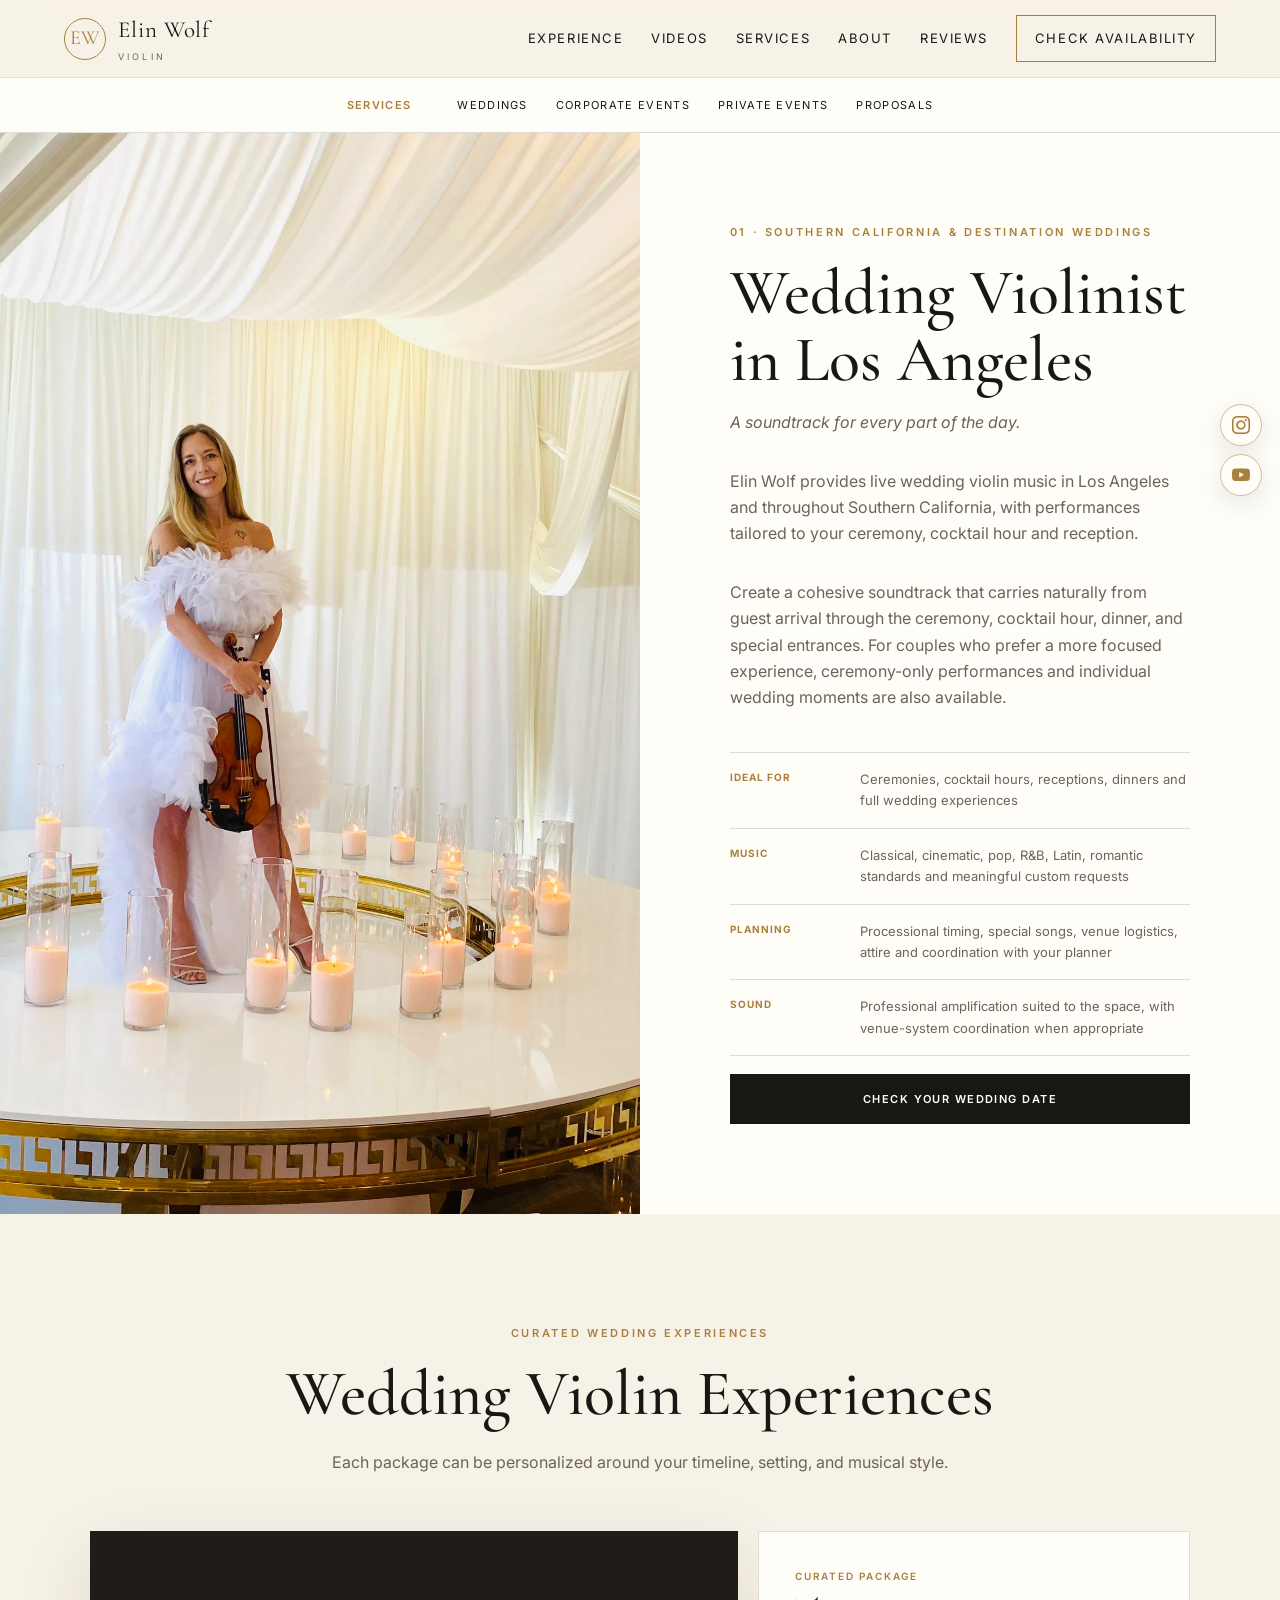
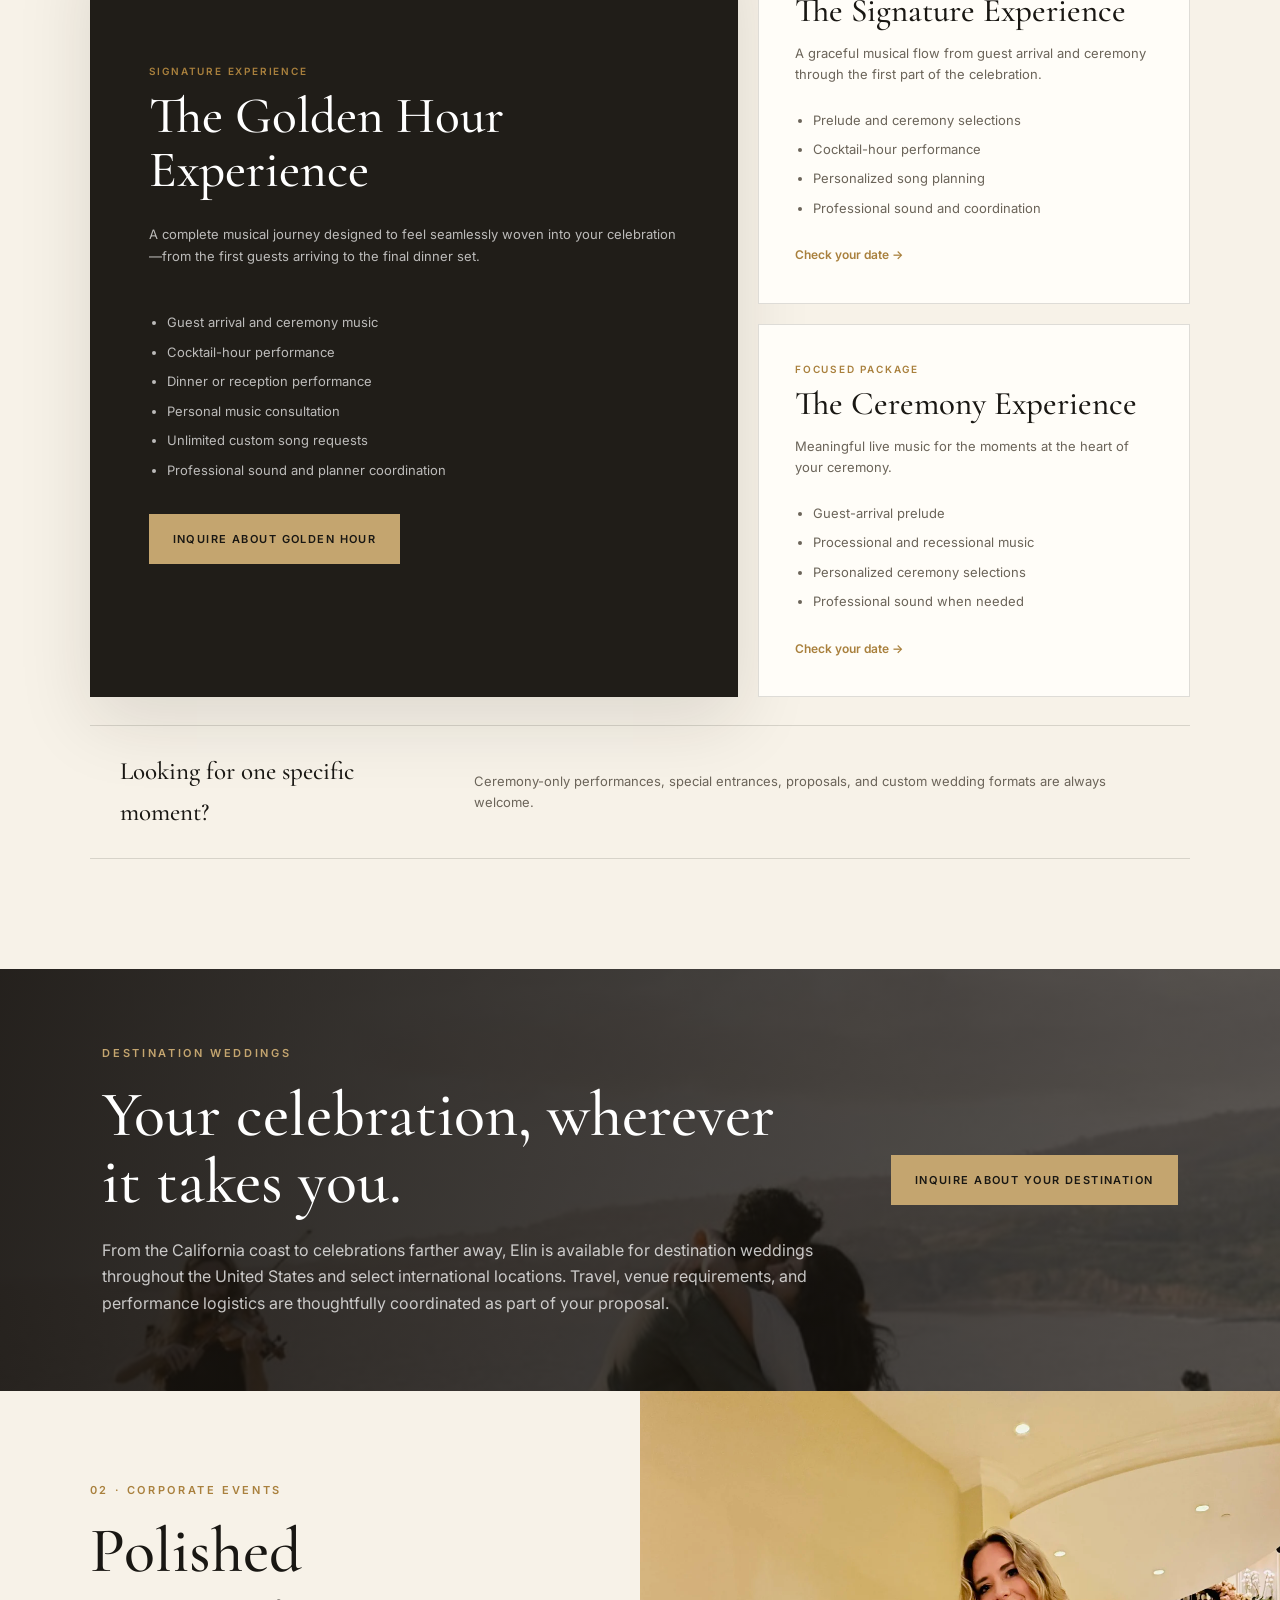
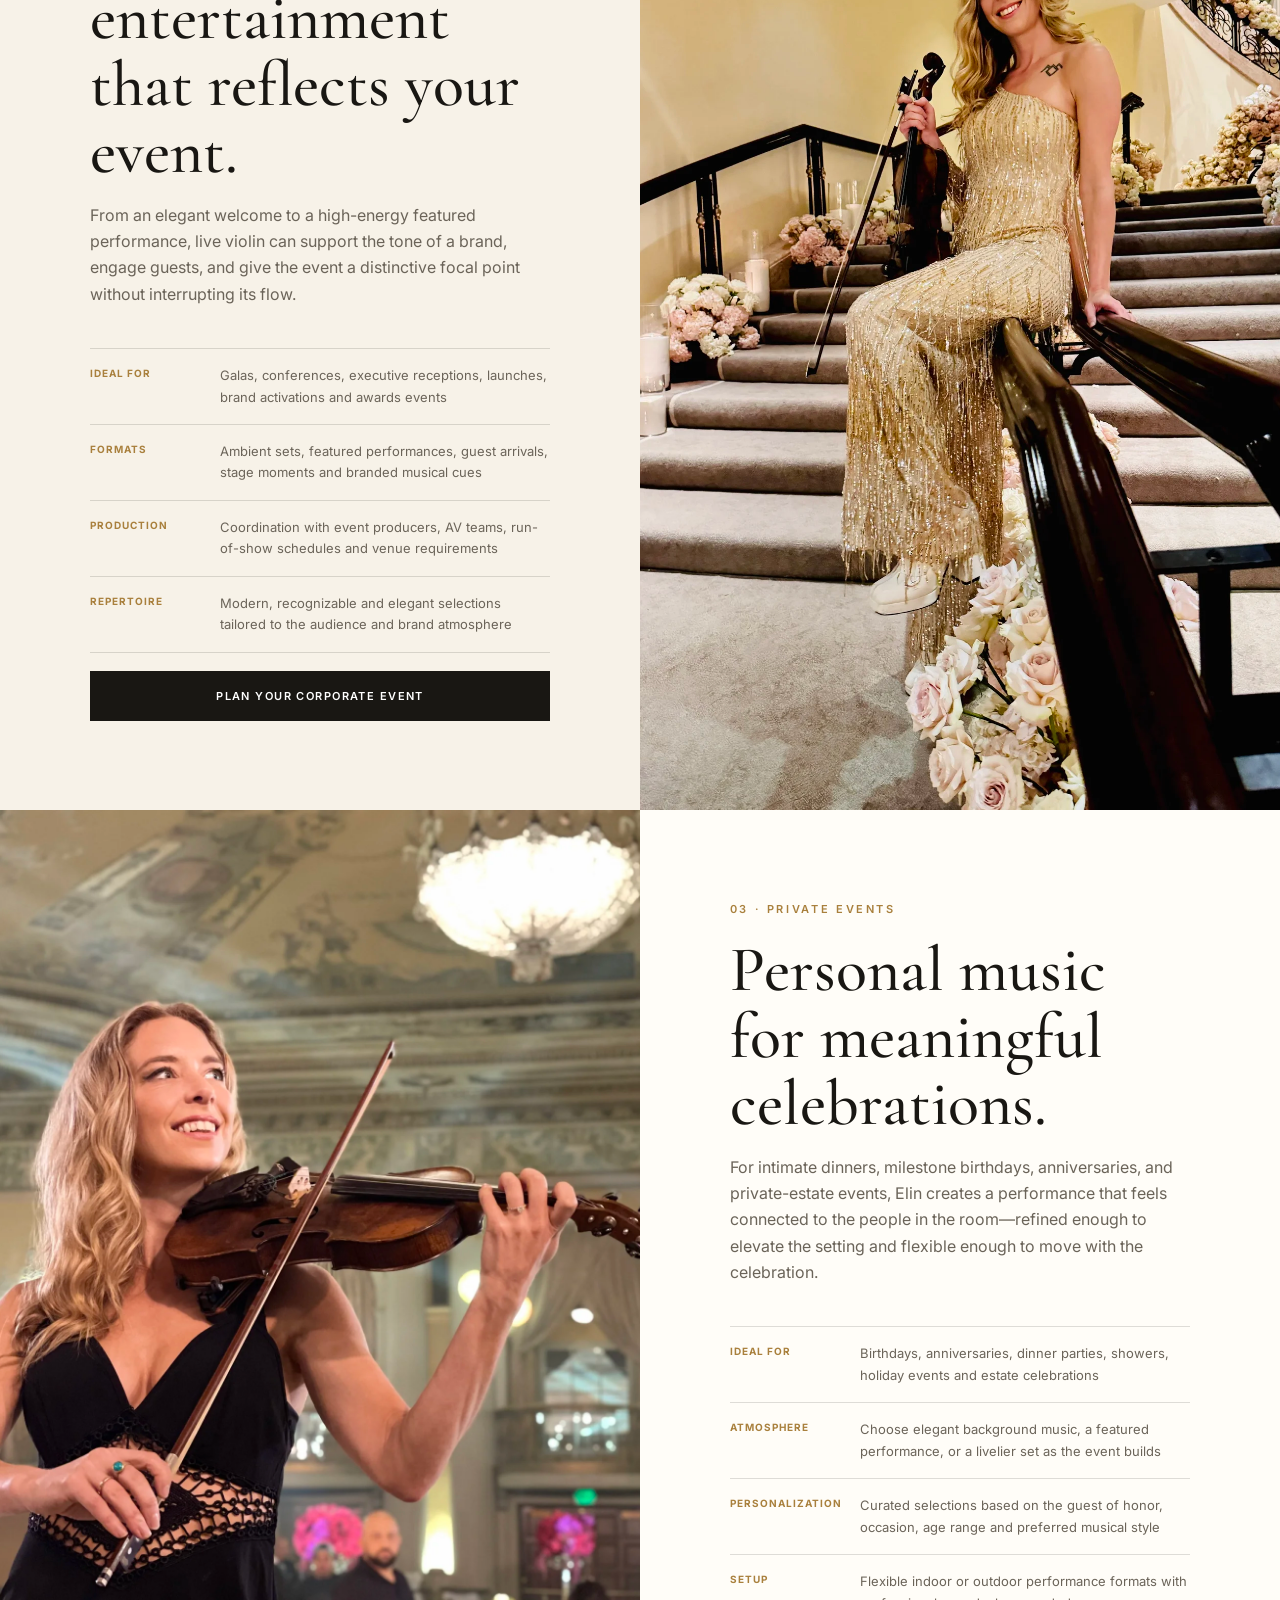
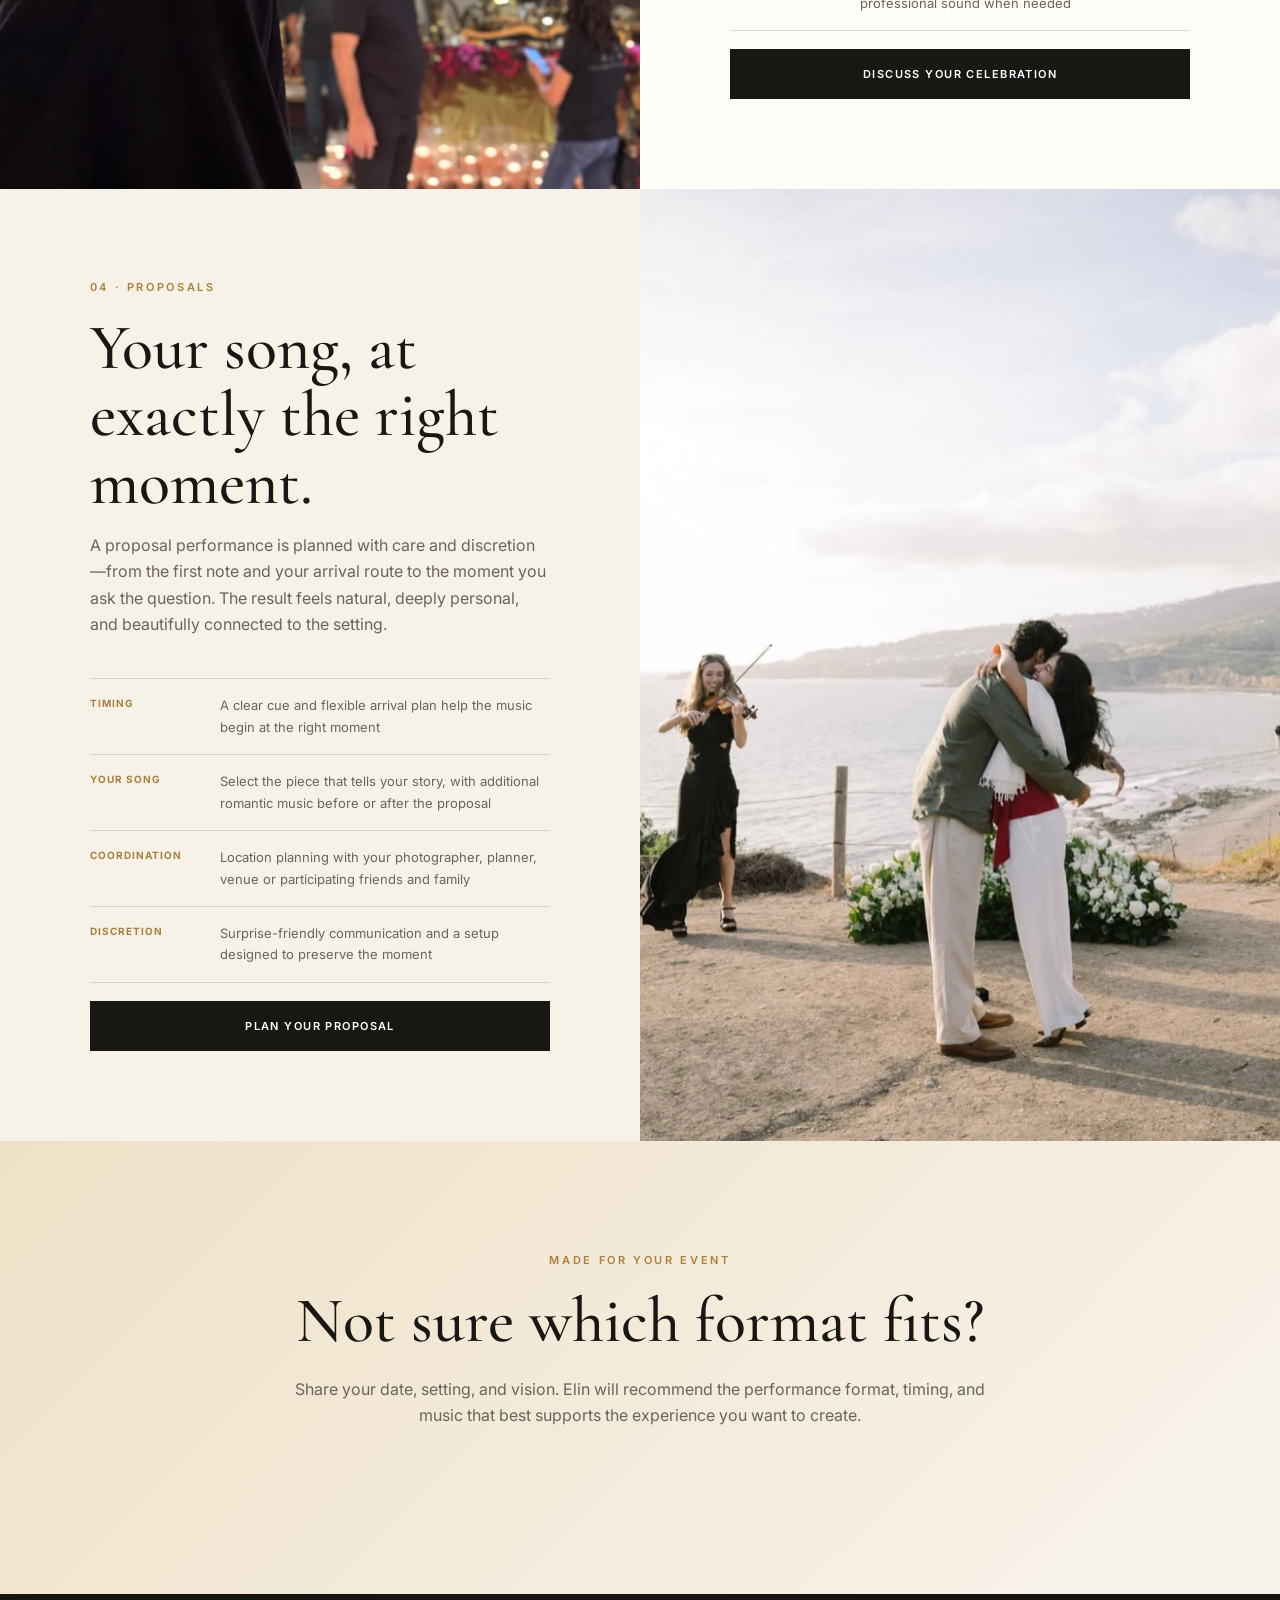
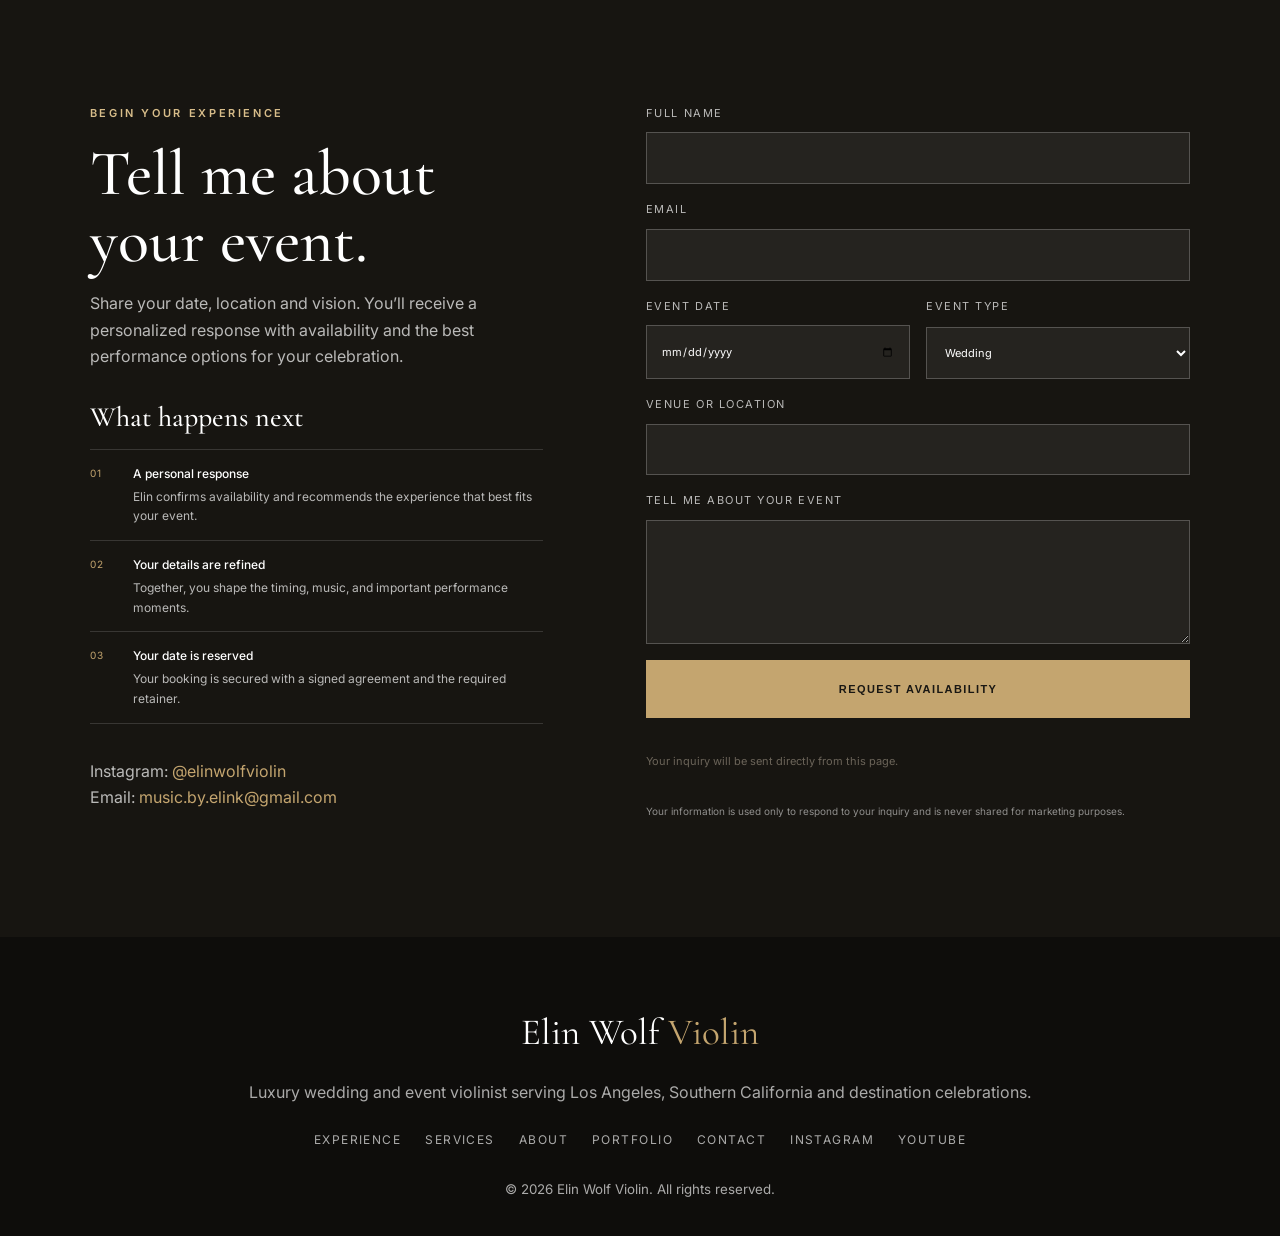
==== commit b35b4325: "Clarify wedding SEO headings and service links" ====
--- a/services.html
+++ b/services.html
@@ -87,7 +87,9 @@
       <figure class="service-detail-image reveal"><img src="assets/images/elin-portrait.webp" alt="Elin Wolf in a white dress on a round platform surrounded by candlelight" width="1500" height="2000" fetchpriority="high" decoding="async" /></figure>
       <div class="service-detail-copy reveal">
         <p class="eyebrow">01 · Southern California &amp; Destination Weddings</p>
-        <h2>A soundtrack for every part of the day.</h2>
+        <h2>Wedding Violinist in Los Angeles</h2>
+        <p><em>A soundtrack for every part of the day.</em></p>
+        <p>Elin Wolf provides live wedding violin music in Los Angeles and throughout Southern California, with performances tailored to your ceremony, cocktail hour and reception.</p>
         <p>Create a cohesive soundtrack that carries naturally from guest arrival through the ceremony, cocktail hour, dinner, and special entrances. For couples who prefer a more focused experience, ceremony-only performances and individual wedding moments are also available.</p>
         <div class="service-facts">
           <article><strong>Ideal for</strong><span>Ceremonies, cocktail hours, receptions, dinners and full wedding experiences</span></article>
@@ -102,7 +104,7 @@
     <section class="wedding-packages section" id="wedding-packages" aria-labelledby="wedding-packages-title">
       <div class="section-heading centered reveal">
         <p class="eyebrow">Curated wedding experiences</p>
-        <h2 id="wedding-packages-title">Choose the experience that fits your day.</h2>
+        <h2 id="wedding-packages-title">Wedding Violin Experiences</h2>
         <p class="section-intro">Each package can be personalized around your timeline, setting, and musical style.</p>
       </div>
       <div class="wedding-package-grid">
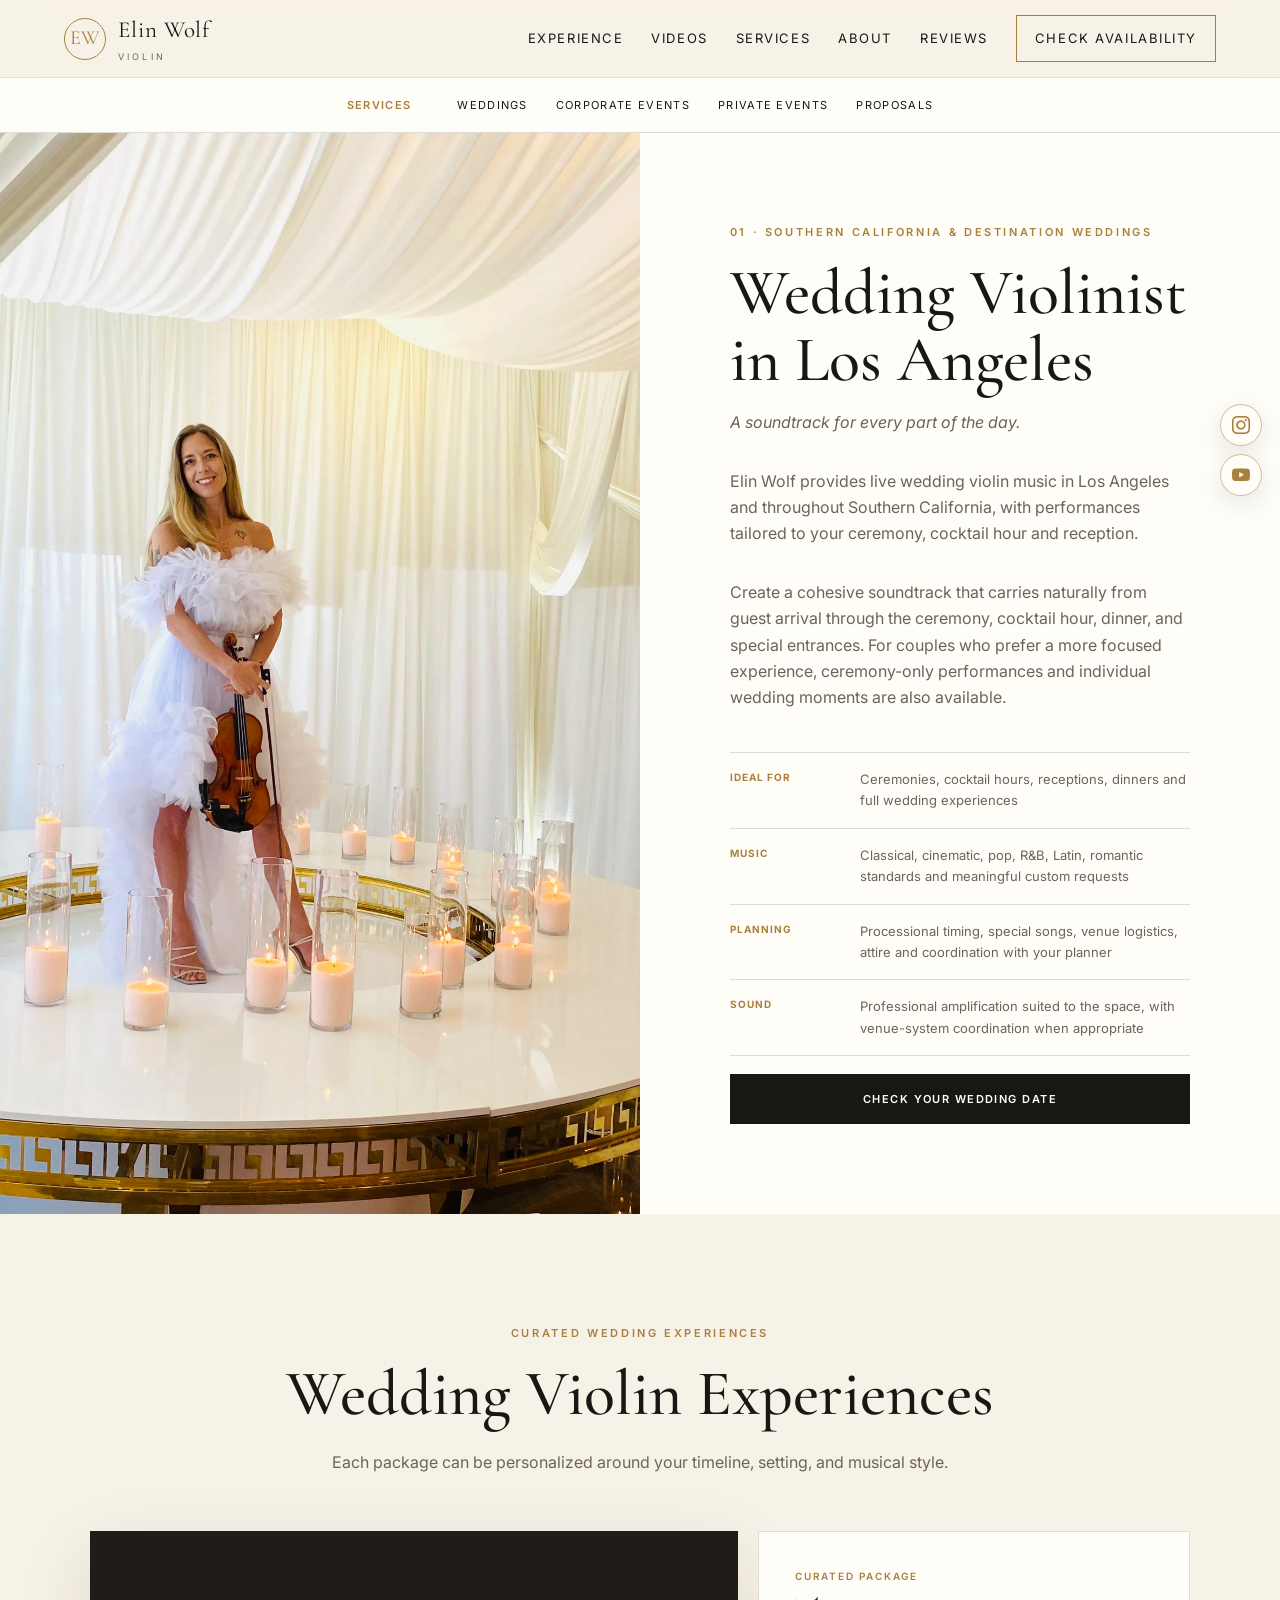
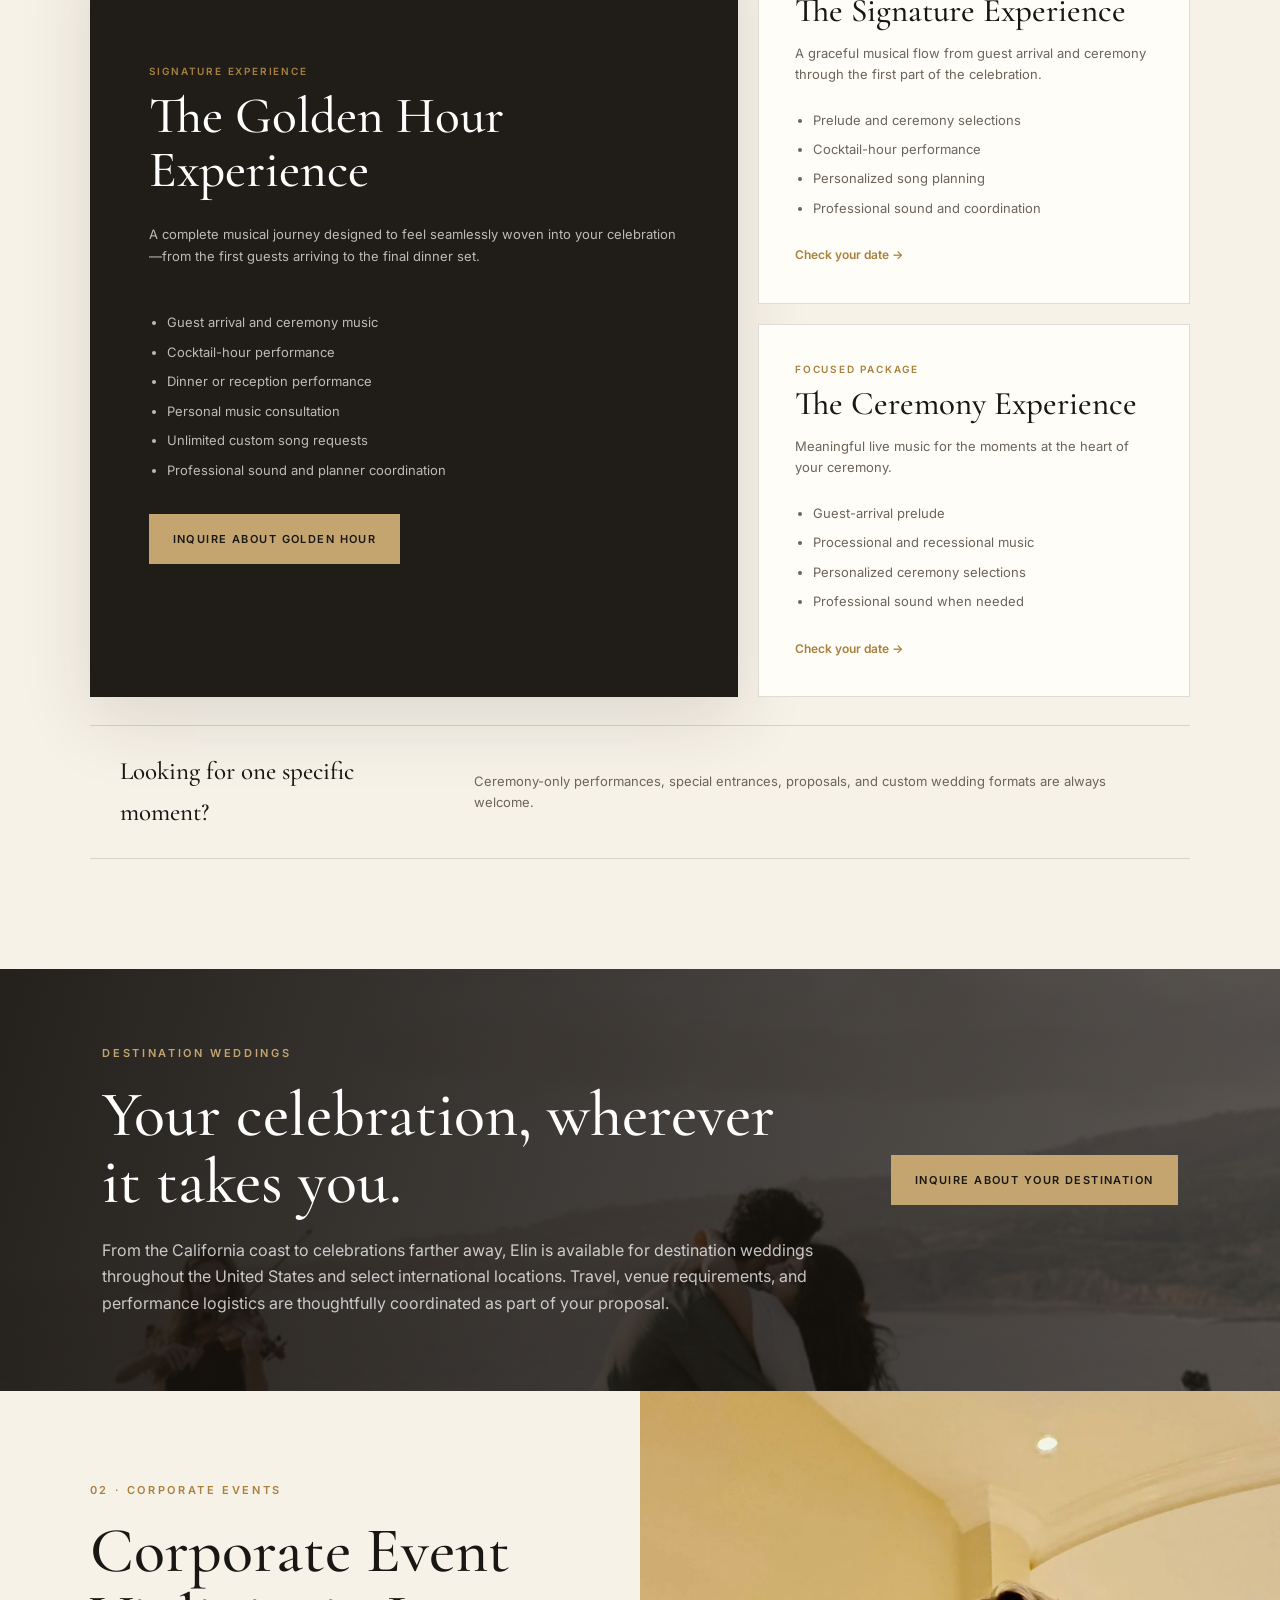
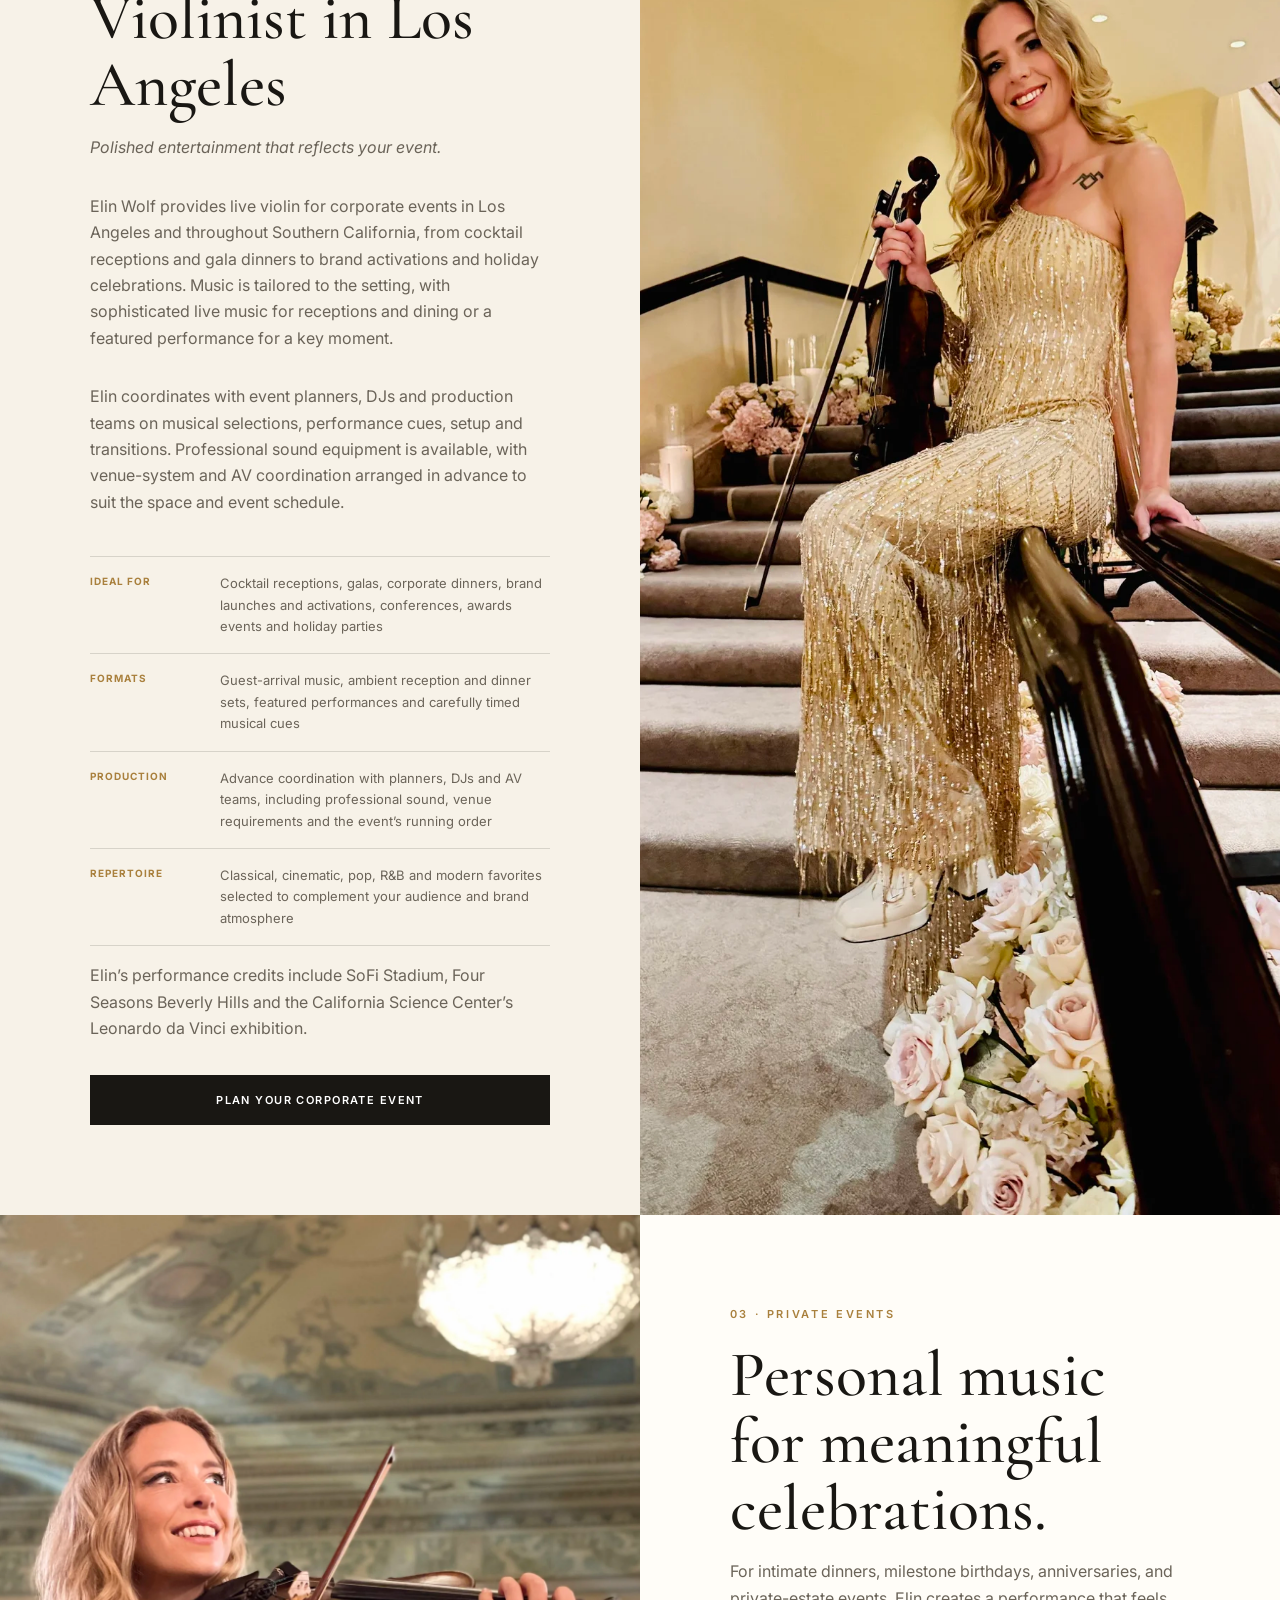
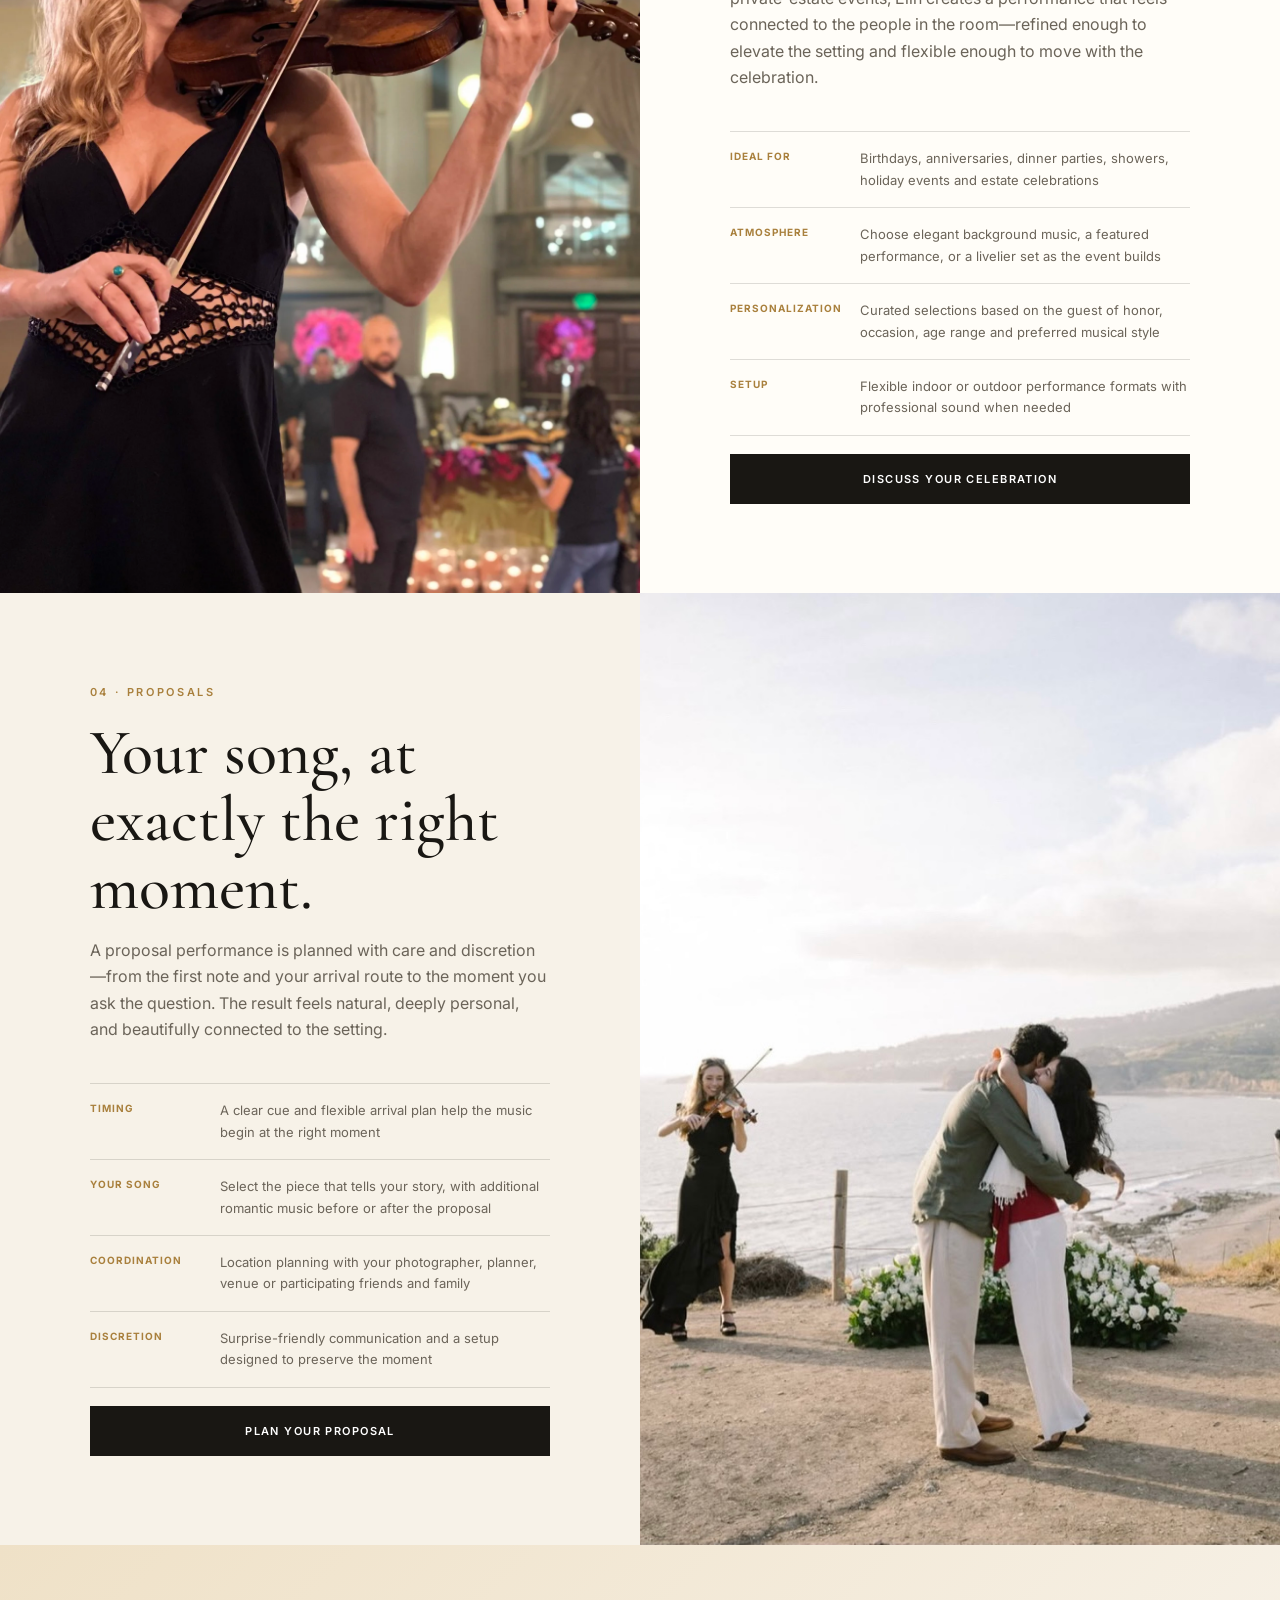
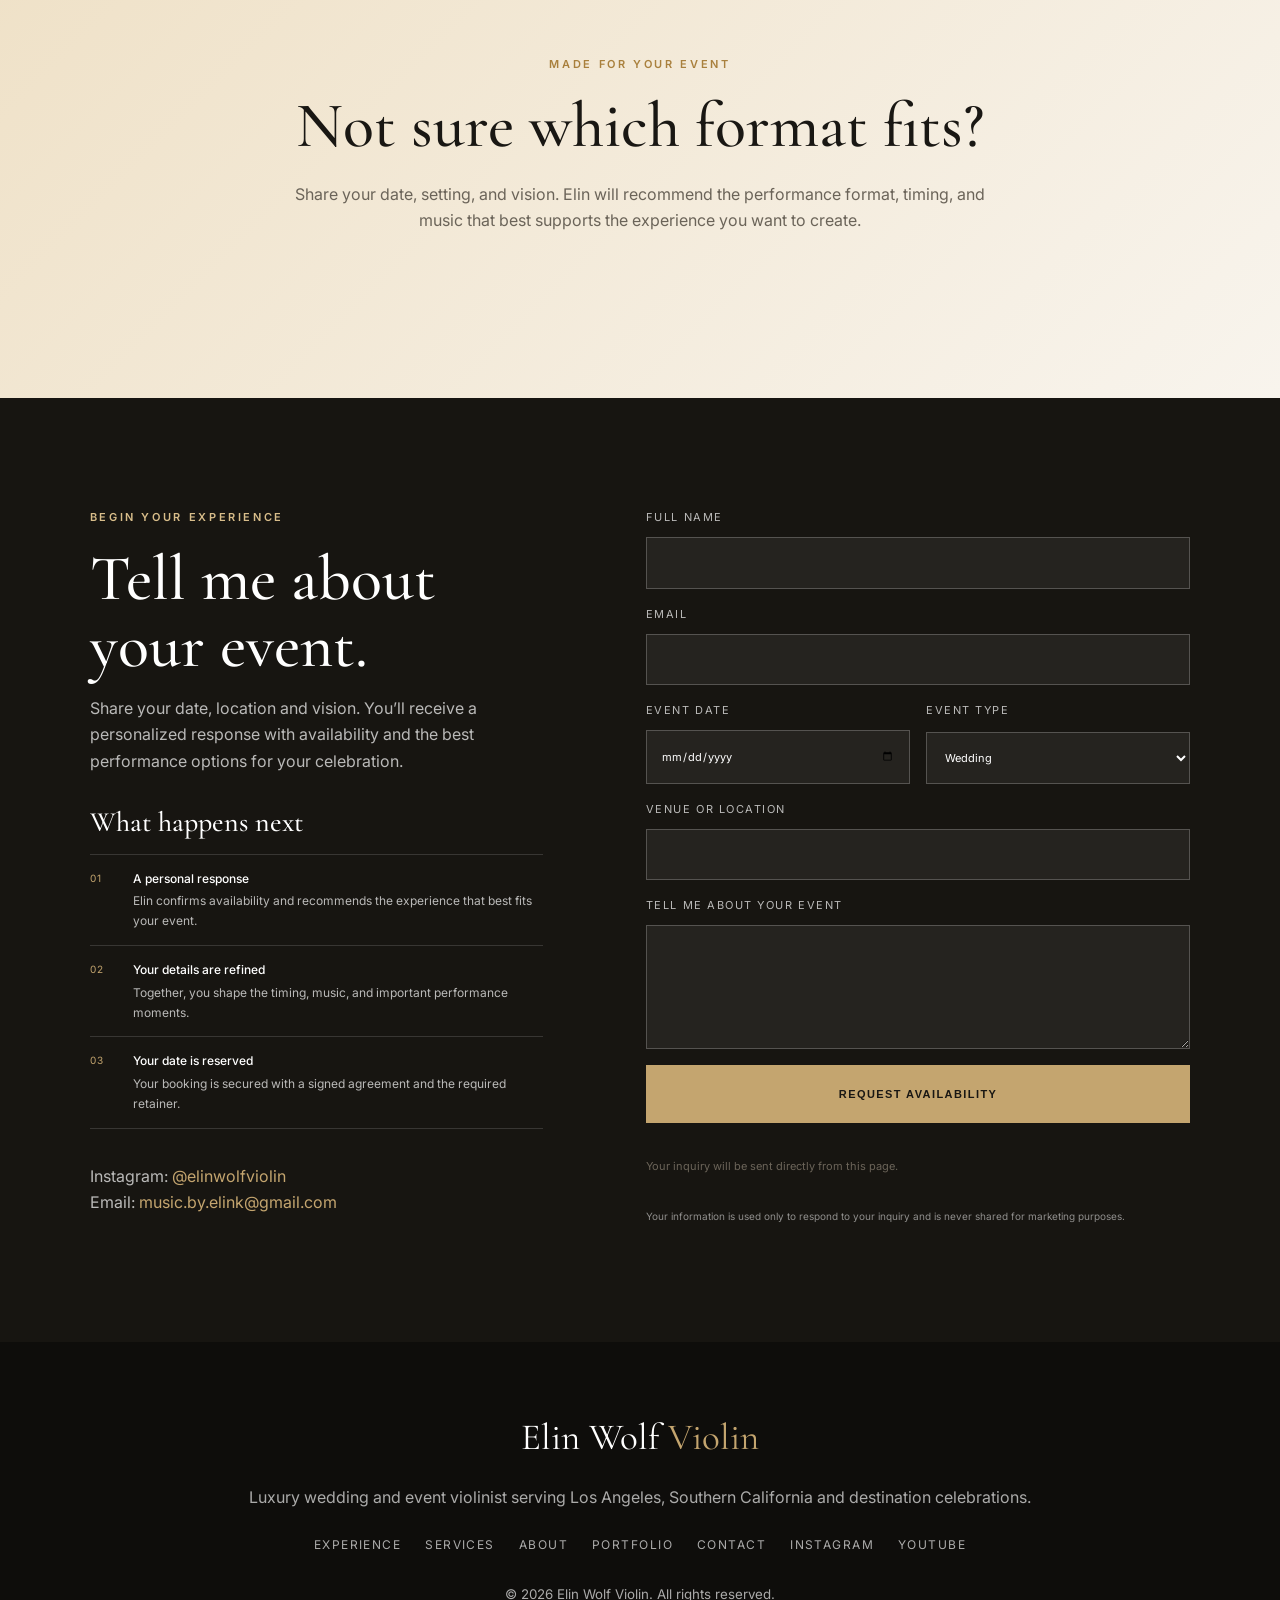
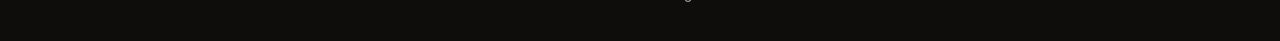
==== commit 2ed4ddf7: "Improve corporate violin service content and links" ====
--- a/services.html
+++ b/services.html
@@ -158,14 +158,17 @@
       <figure class="service-detail-image reveal"><img src="assets/images/performance-sofi.webp" alt="Elin Wolf performing at a large corporate venue" width="1500" height="2000" loading="lazy" decoding="async" /></figure>
       <div class="service-detail-copy reveal">
         <p class="eyebrow">02 · Corporate Events</p>
-        <h2>Polished entertainment that reflects your event.</h2>
-        <p>From an elegant welcome to a high-energy featured performance, live violin can support the tone of a brand, engage guests, and give the event a distinctive focal point without interrupting its flow.</p>
-        <div class="service-facts">
-          <article><strong>Ideal for</strong><span>Galas, conferences, executive receptions, launches, brand activations and awards events</span></article>
-          <article><strong>Formats</strong><span>Ambient sets, featured performances, guest arrivals, stage moments and branded musical cues</span></article>
-          <article><strong>Production</strong><span>Coordination with event producers, AV teams, run-of-show schedules and venue requirements</span></article>
-          <article><strong>Repertoire</strong><span>Modern, recognizable and elegant selections tailored to the audience and brand atmosphere</span></article>
-        </div>
+        <h2>Corporate Event Violinist in Los Angeles</h2>
+        <p><em>Polished entertainment that reflects your event.</em></p>
+        <p>Elin Wolf provides live violin for corporate events in Los Angeles and throughout Southern California, from cocktail receptions and gala dinners to brand activations and holiday celebrations. Music is tailored to the setting, with sophisticated live music for receptions and dining or a featured performance for a key moment.</p>
+        <p>Elin coordinates with event planners, DJs and production teams on musical selections, performance cues, setup and transitions. Professional sound equipment is available, with venue-system and AV coordination arranged in advance to suit the space and event schedule.</p>
+        <div class="service-facts">
+          <article><strong>Ideal for</strong><span>Cocktail receptions, galas, corporate dinners, brand launches and activations, conferences, awards events and holiday parties</span></article>
+          <article><strong>Formats</strong><span>Guest-arrival music, ambient reception and dinner sets, featured performances and carefully timed musical cues</span></article>
+          <article><strong>Production</strong><span>Advance coordination with planners, DJs and AV teams, including professional sound, venue requirements and the event’s running order</span></article>
+          <article><strong>Repertoire</strong><span>Classical, cinematic, pop, R&amp;B and modern favorites selected to complement your audience and brand atmosphere</span></article>
+        </div>
+        <p>Elin’s performance credits include SoFi Stadium, Four Seasons Beverly Hills and the California Science Center’s Leonardo da Vinci exhibition.</p>
         <a class="button button-dark" href="#contact">Plan Your Corporate Event</a>
       </div>
     </section>
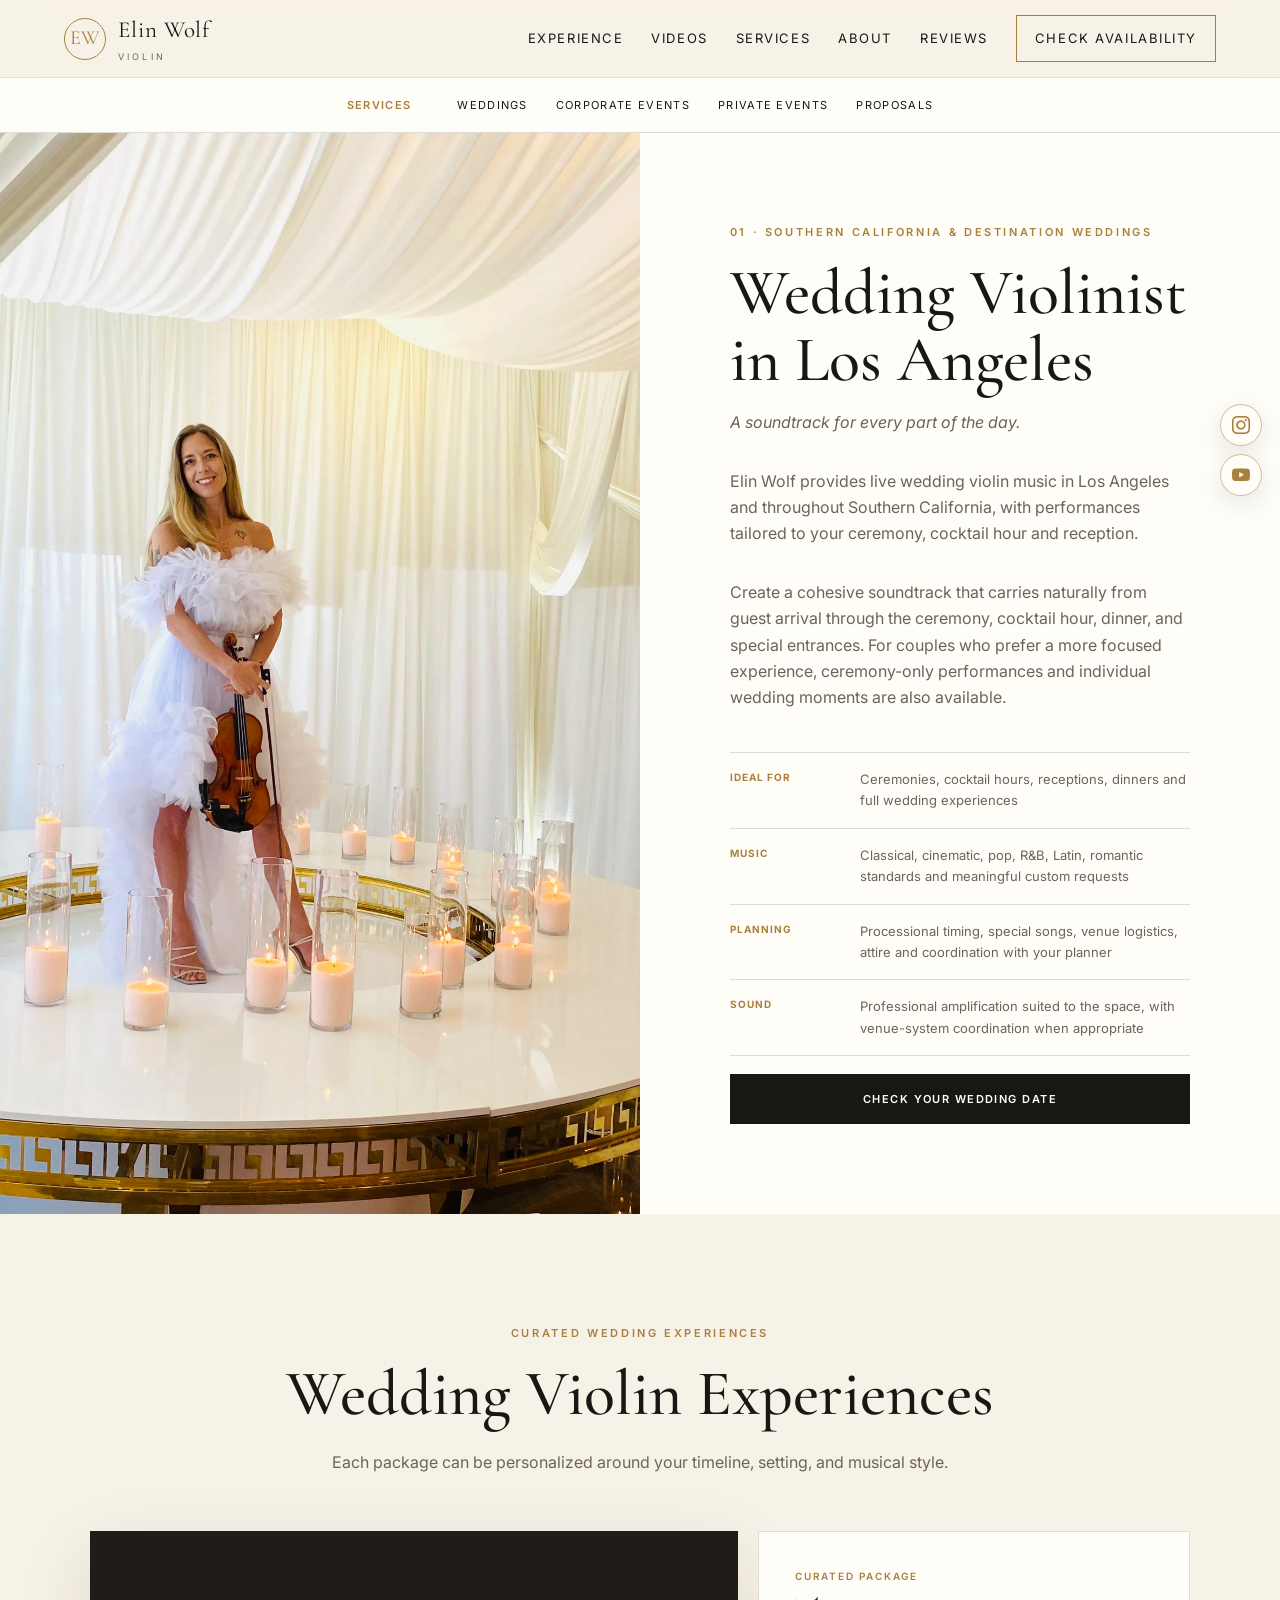
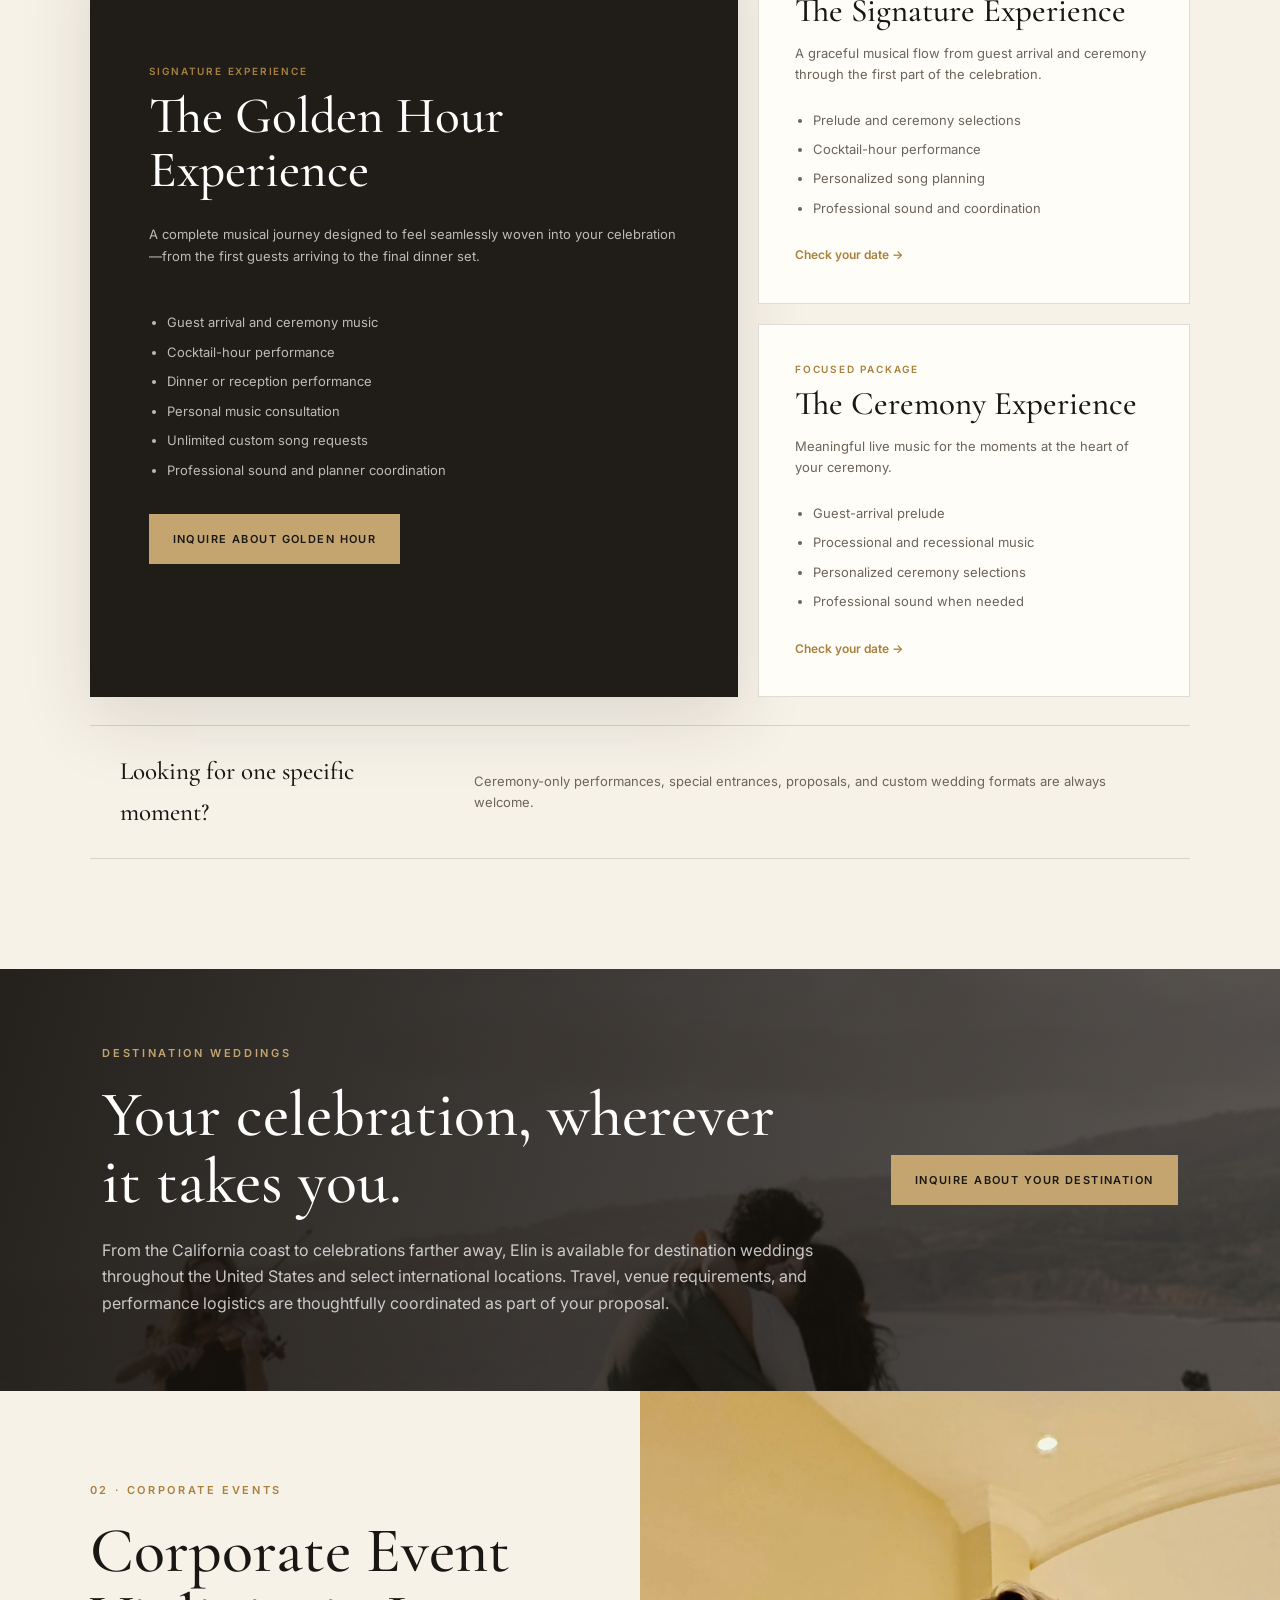
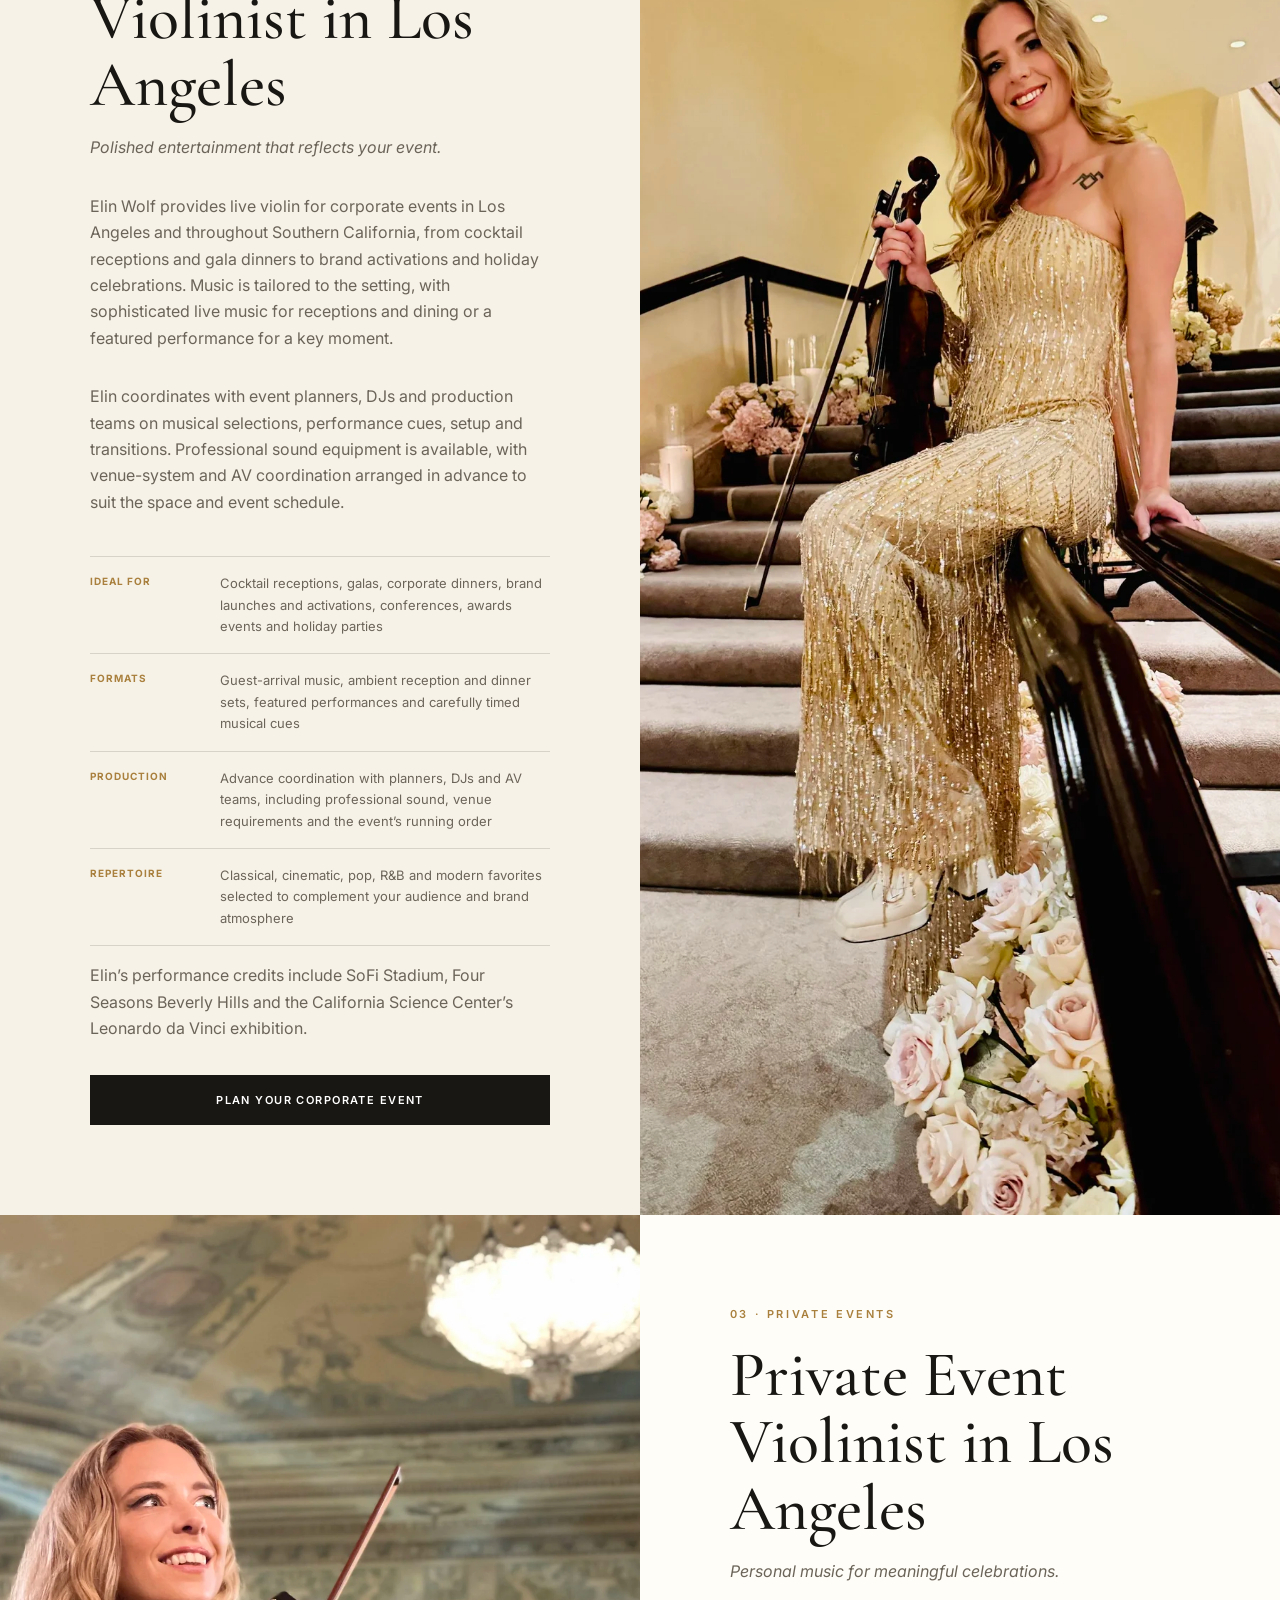
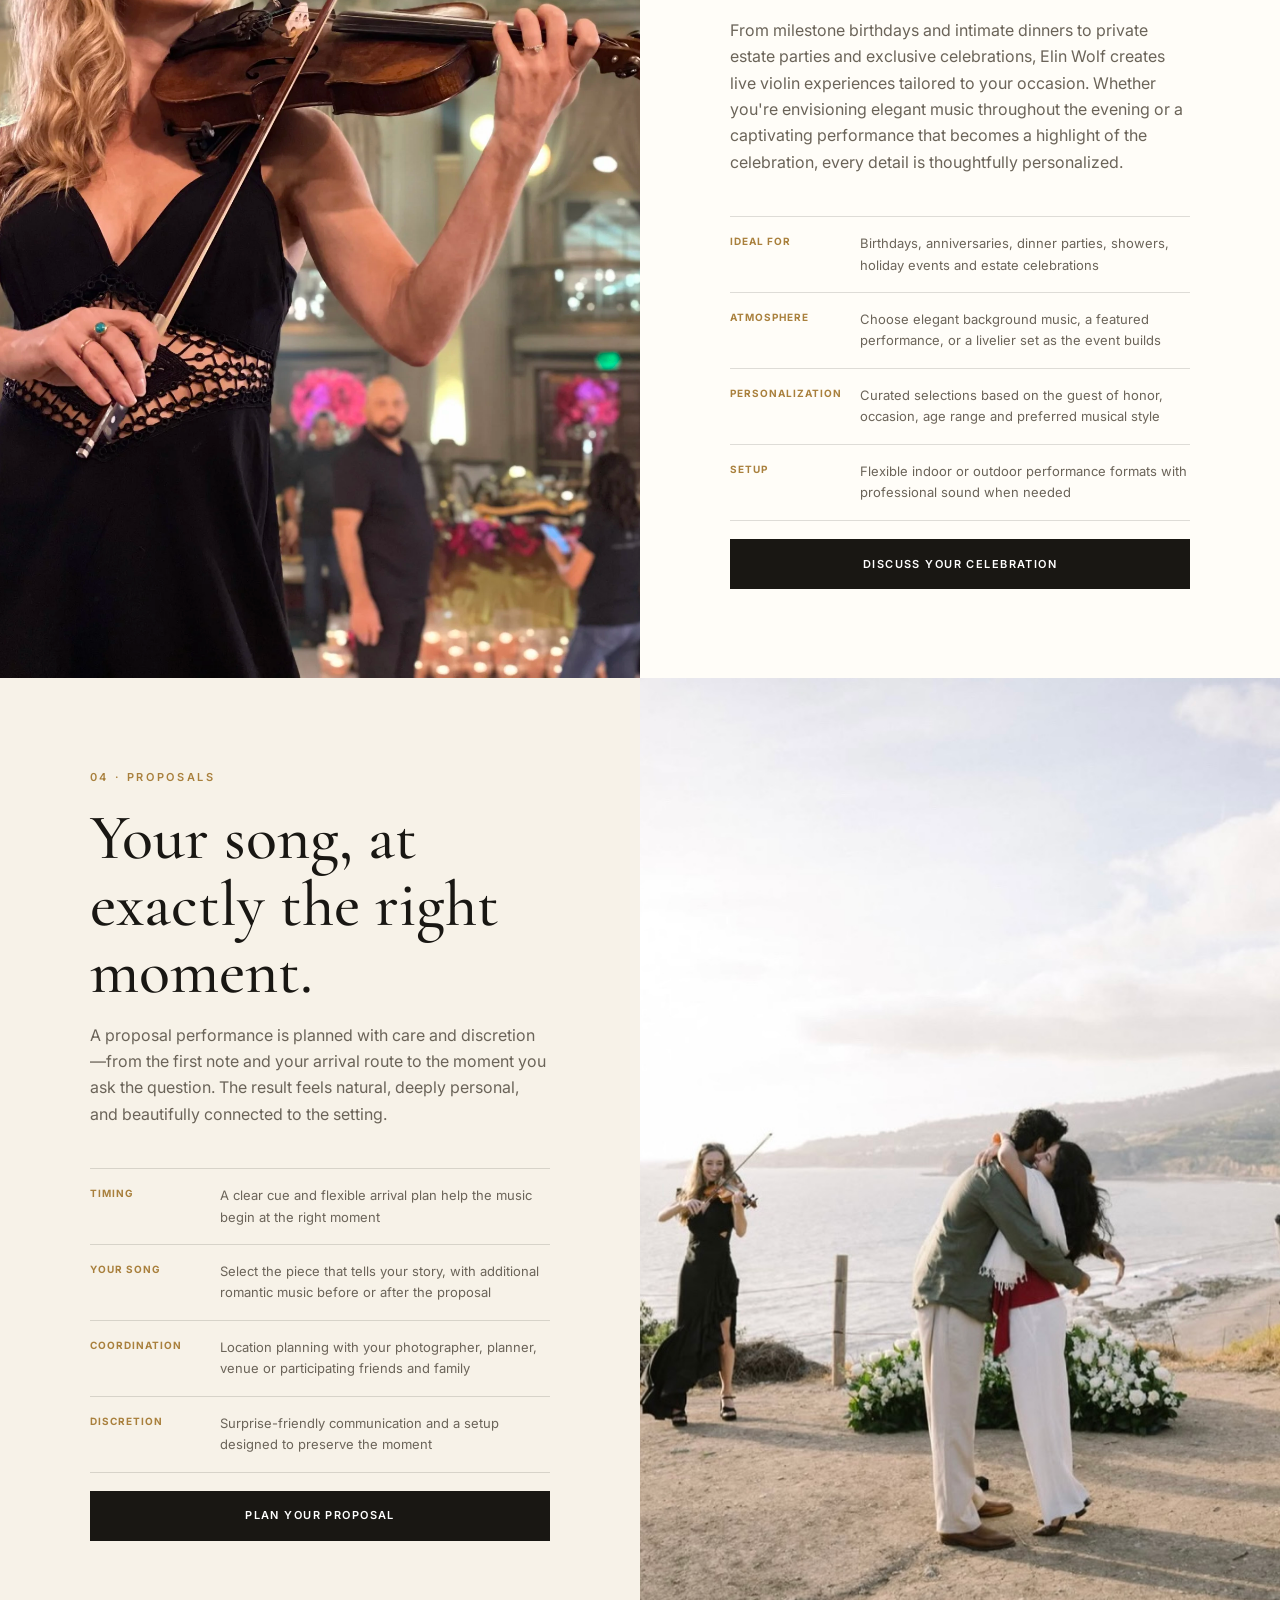
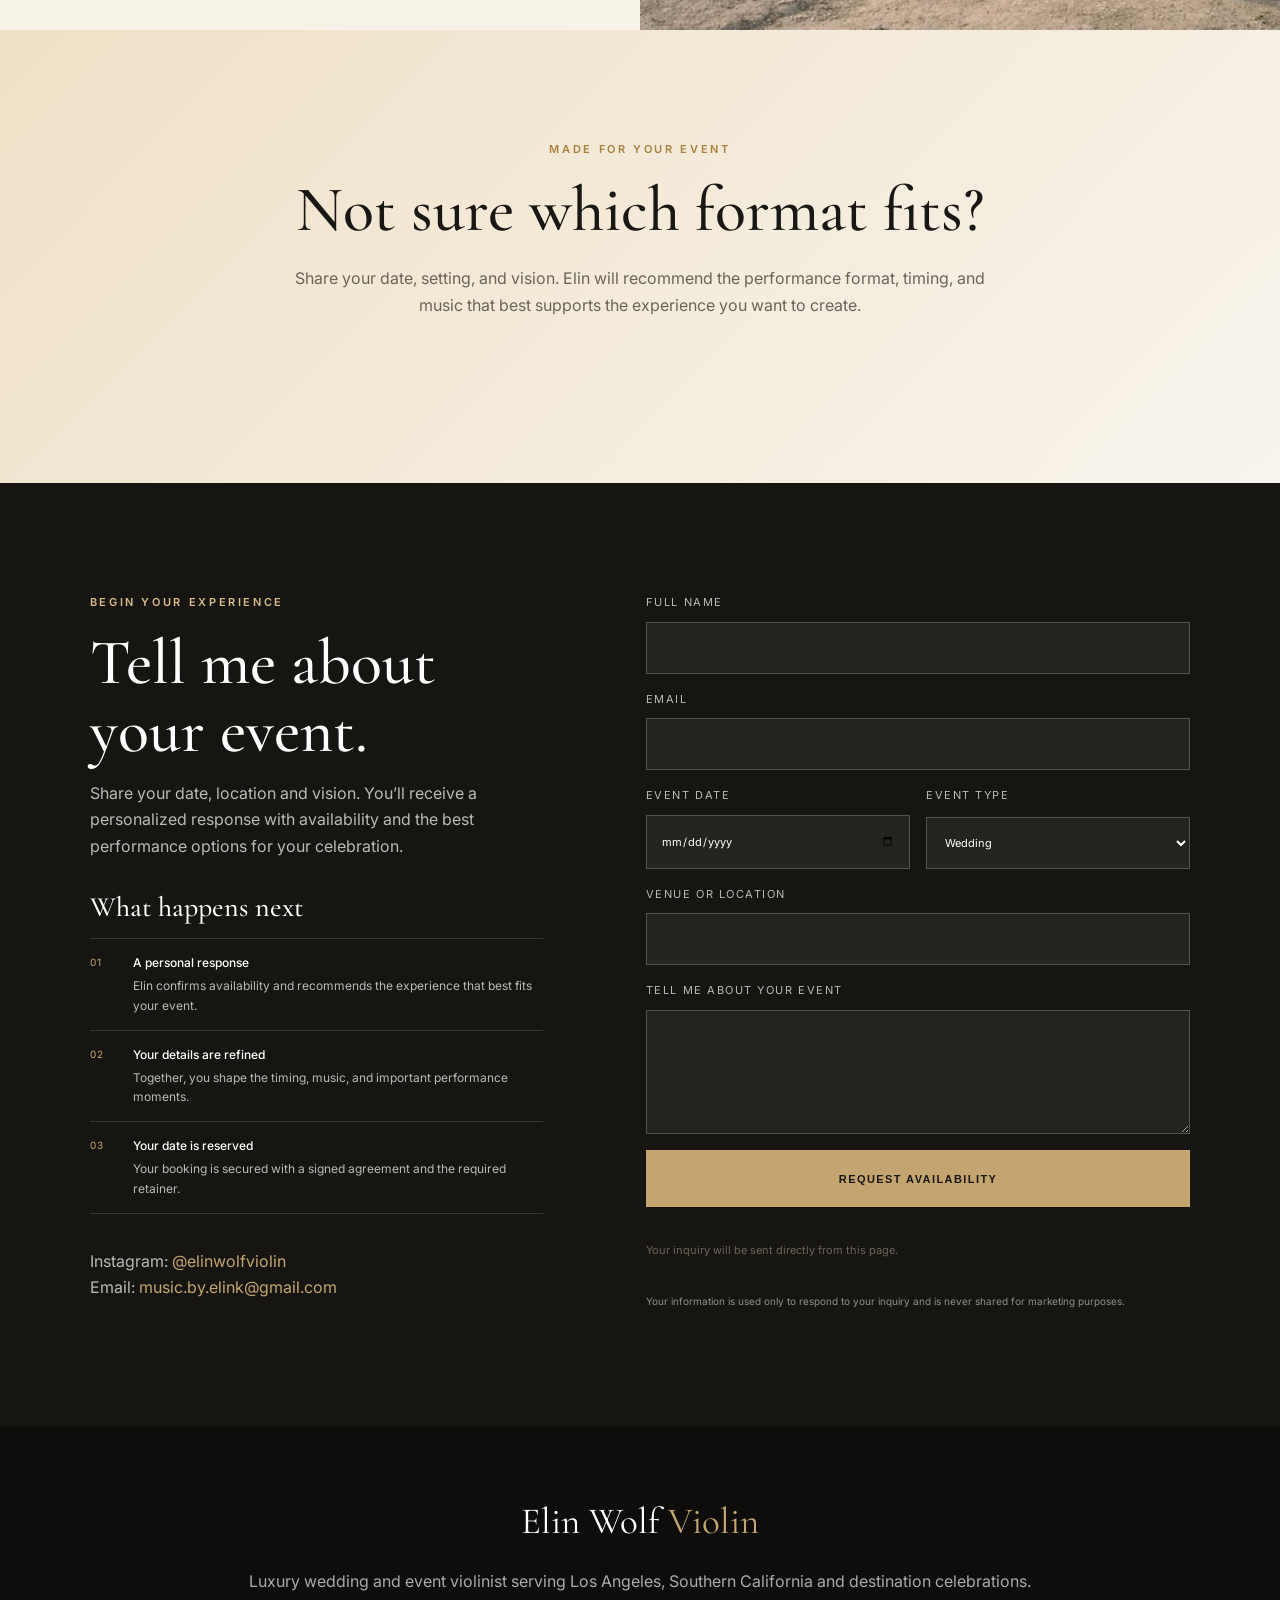
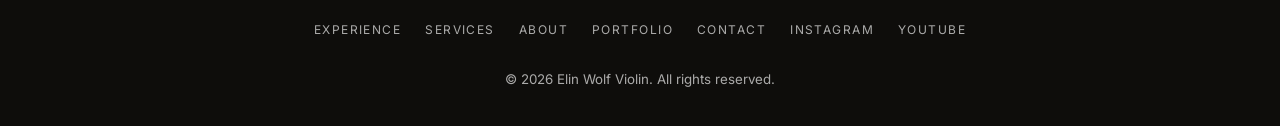
==== commit 26bbaafe: "Improve private event violin service headings and copy" ====
--- a/services.html
+++ b/services.html
@@ -177,8 +177,9 @@
       <figure class="service-detail-image reveal"><img src="assets/images/performance-private.webp" alt="Elin Wolf playing violin for guests at a private event" width="1500" height="2000" loading="lazy" decoding="async" /></figure>
       <div class="service-detail-copy reveal">
         <p class="eyebrow">03 · Private Events</p>
-        <h2>Personal music for meaningful celebrations.</h2>
-        <p>For intimate dinners, milestone birthdays, anniversaries, and private-estate events, Elin creates a performance that feels connected to the people in the room—refined enough to elevate the setting and flexible enough to move with the celebration.</p>
+        <h2>Private Event Violinist in Los Angeles</h2>
+        <p><em>Personal music for meaningful celebrations.</em></p>
+        <p>From milestone birthdays and intimate dinners to private estate parties and exclusive celebrations, Elin Wolf creates live violin experiences tailored to your occasion. Whether you're envisioning elegant music throughout the evening or a captivating performance that becomes a highlight of the celebration, every detail is thoughtfully personalized.</p>
         <div class="service-facts">
           <article><strong>Ideal for</strong><span>Birthdays, anniversaries, dinner parties, showers, holiday events and estate celebrations</span></article>
           <article><strong>Atmosphere</strong><span>Choose elegant background music, a featured performance, or a livelier set as the event builds</span></article>
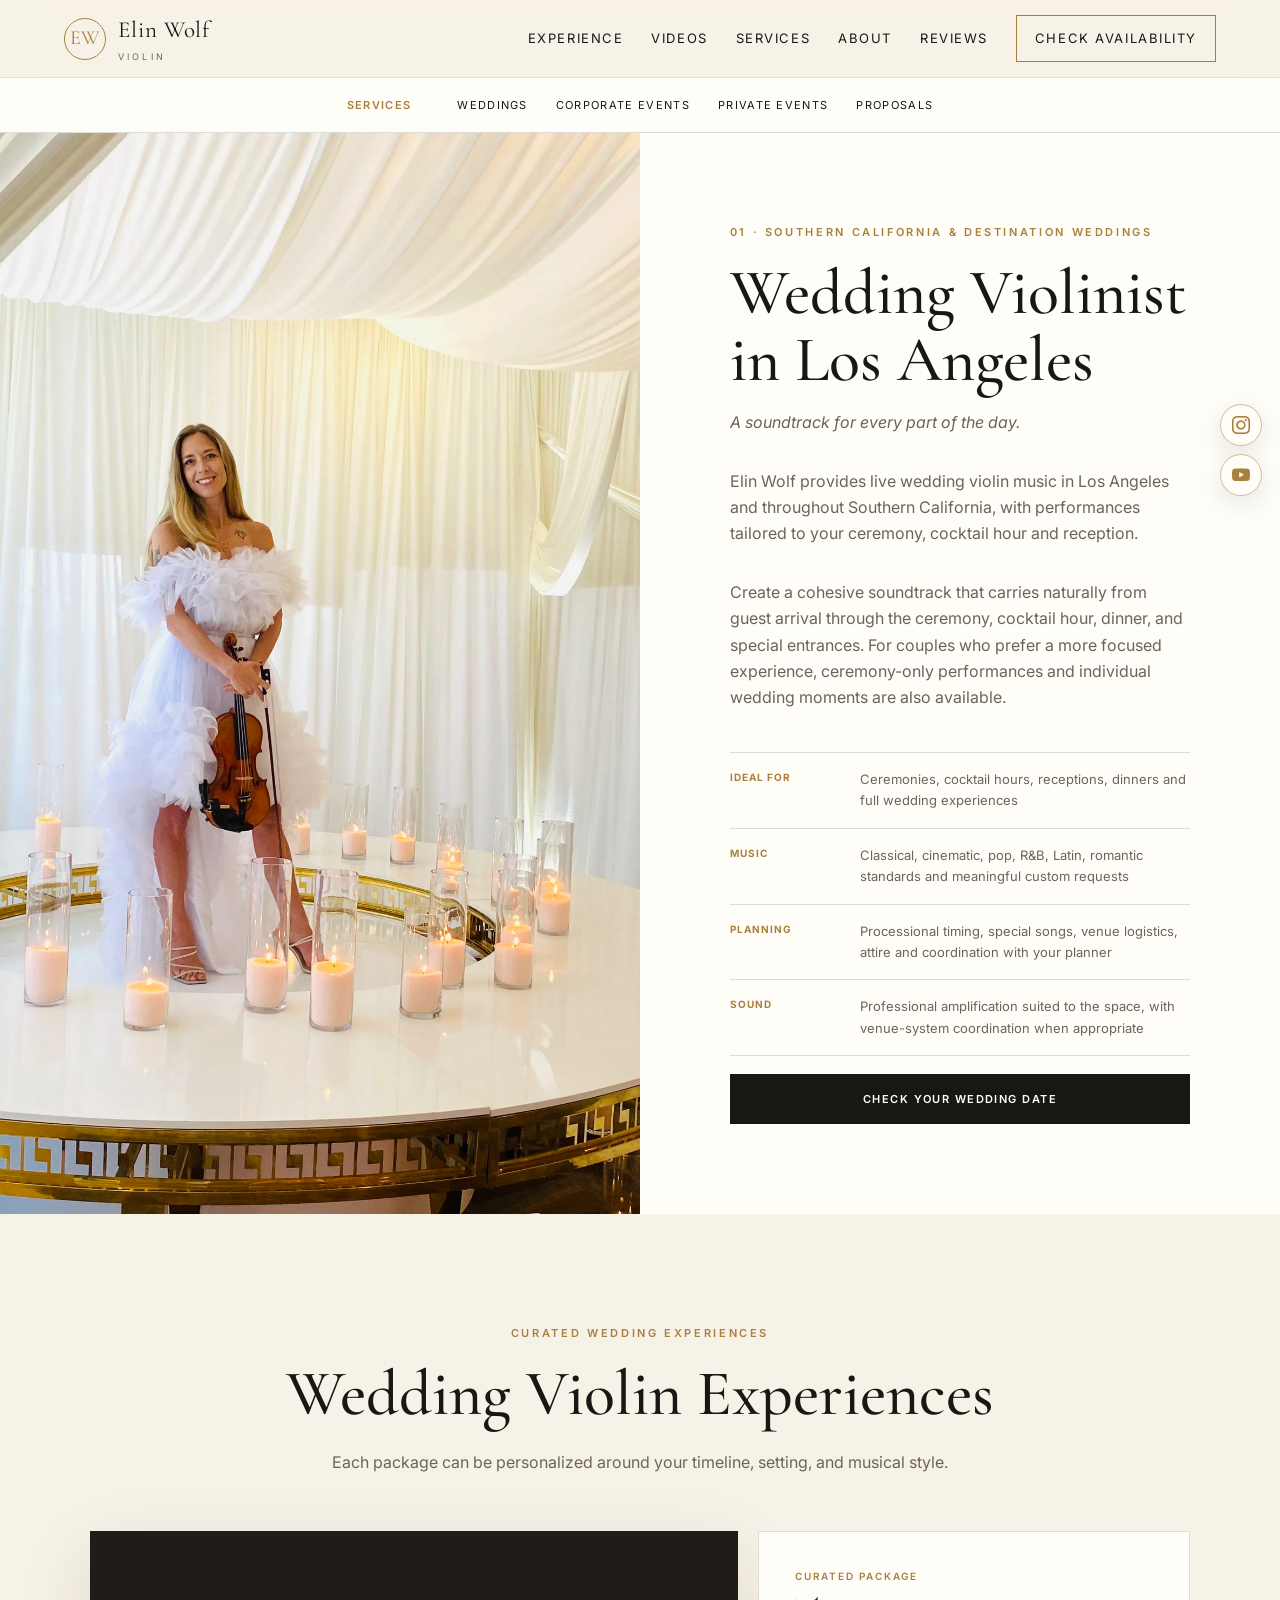
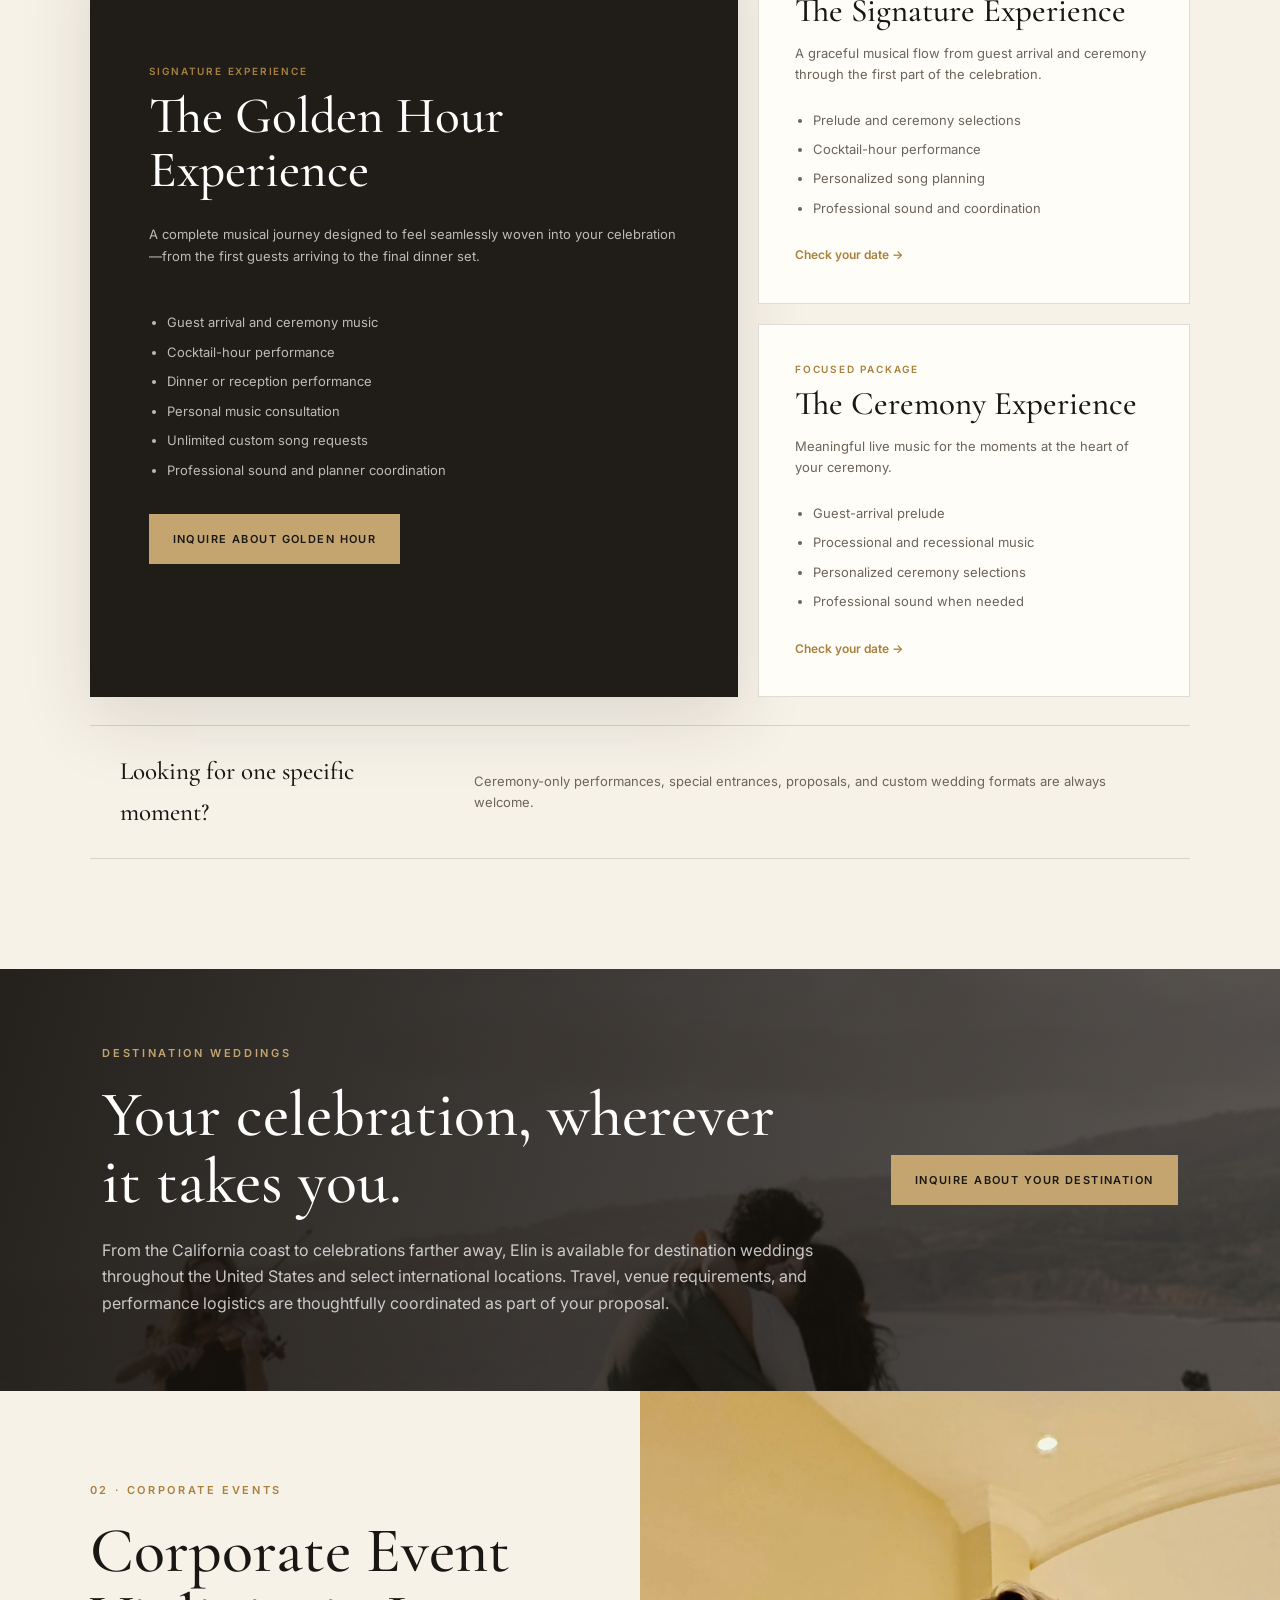
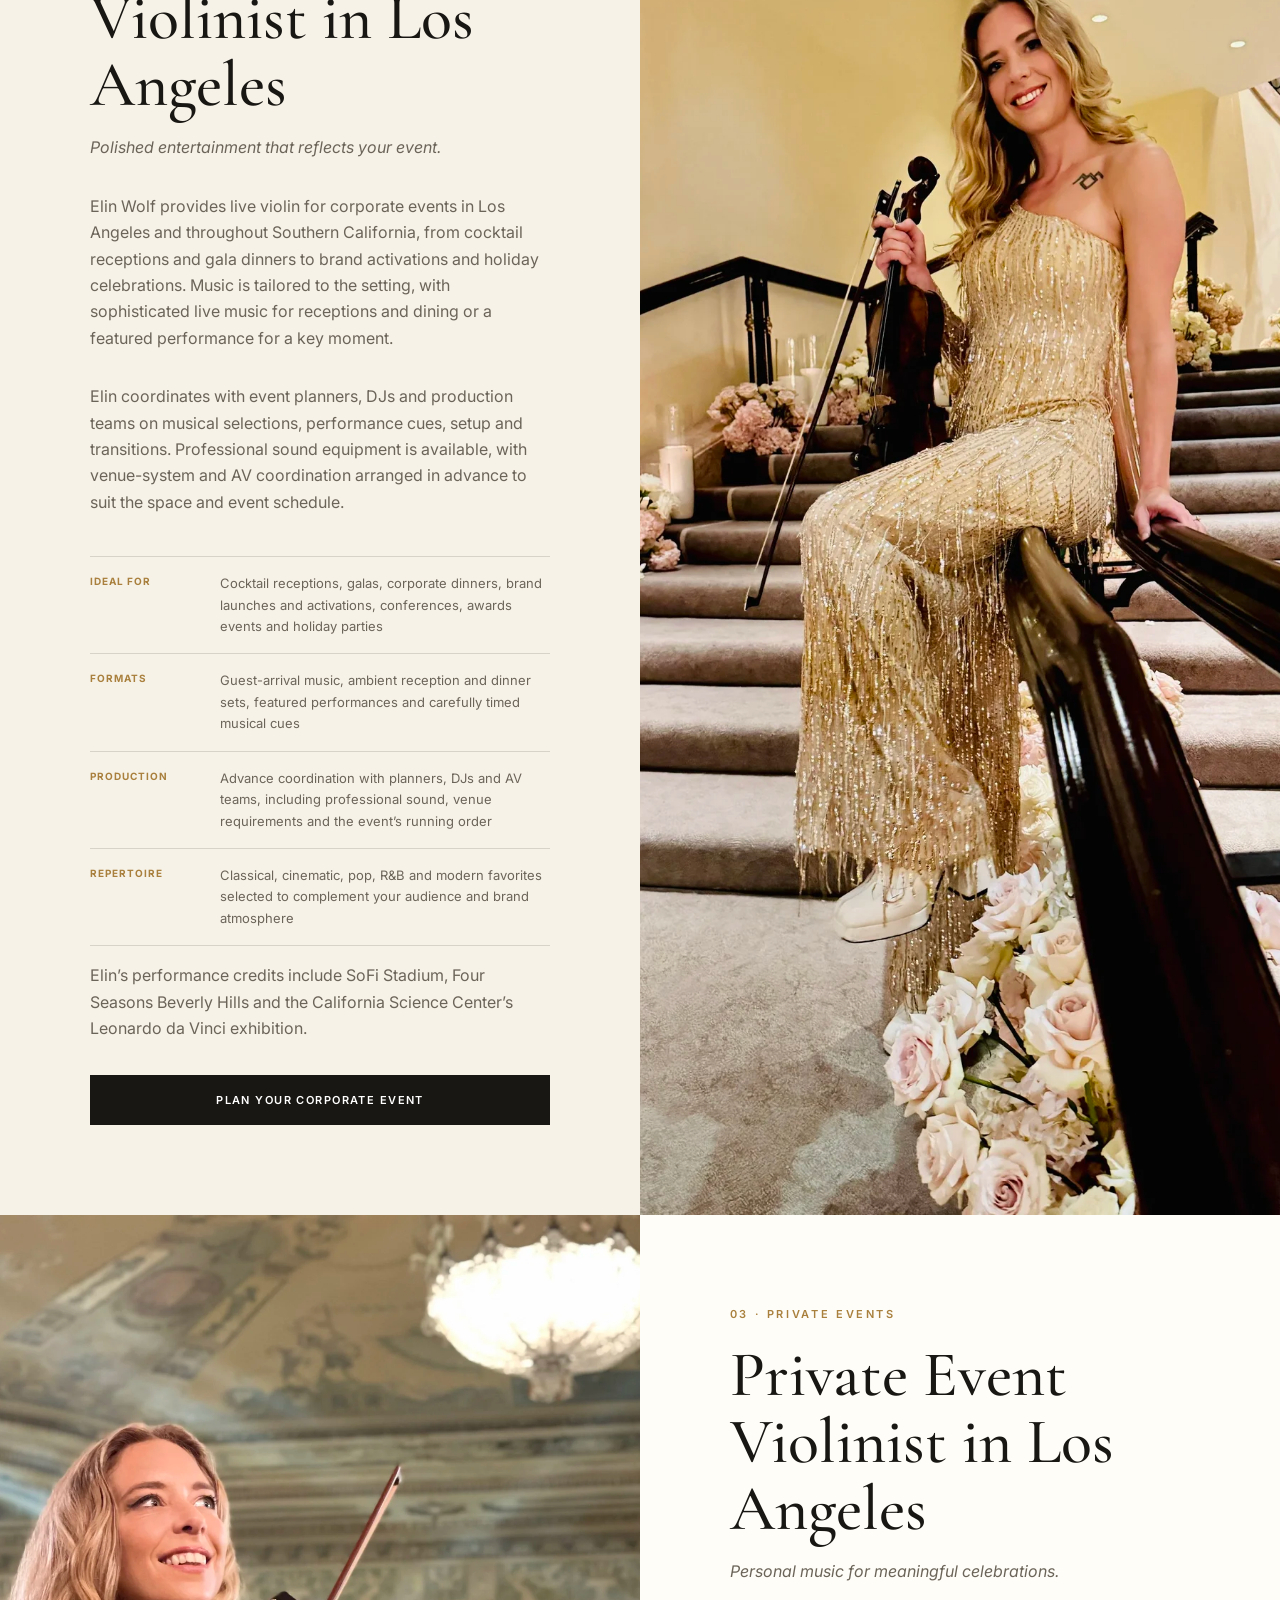
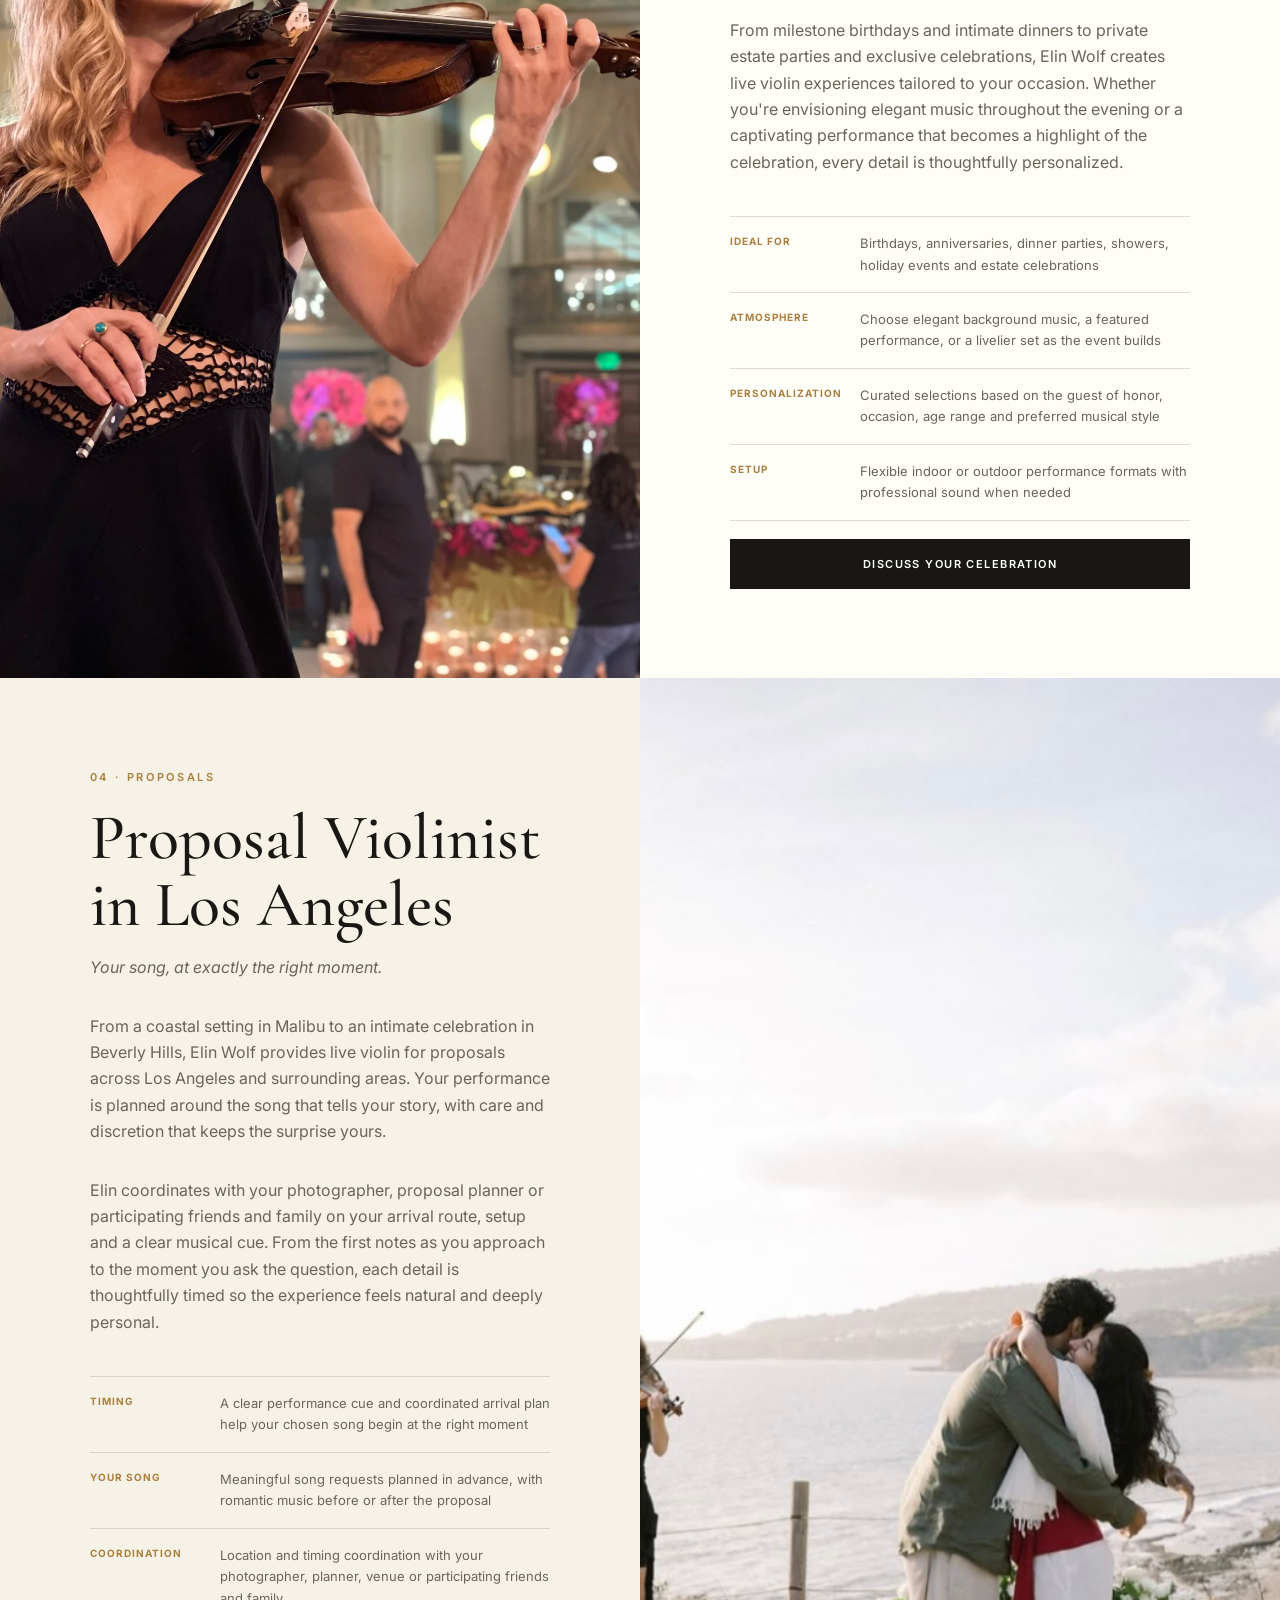
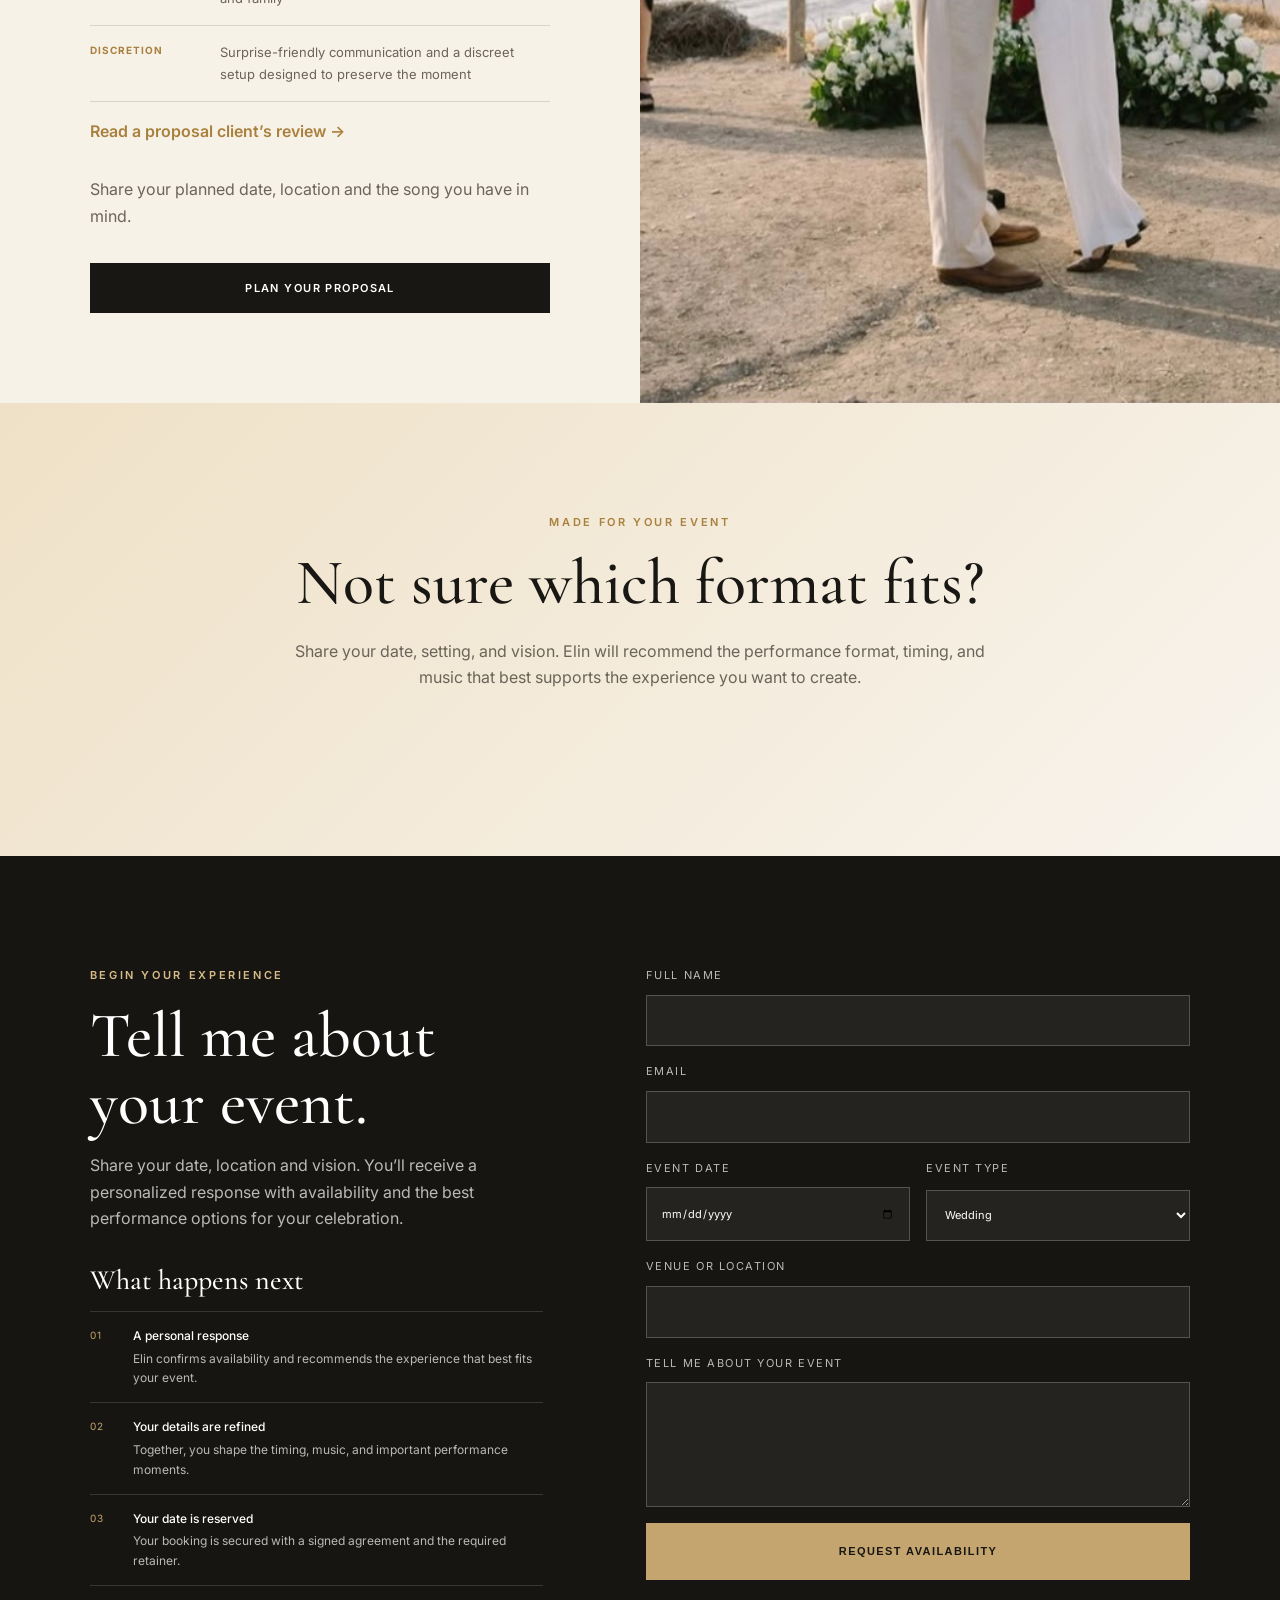
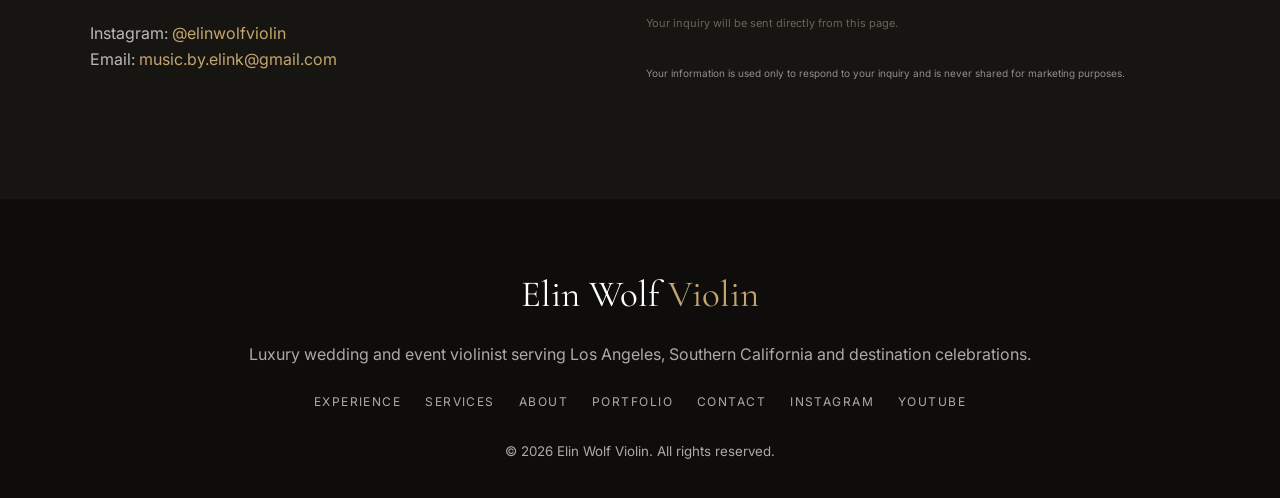
==== commit a4886edf: "Improve proposal violin service content and booking links" ====
--- a/services.html
+++ b/services.html
@@ -194,14 +194,18 @@
       <figure class="service-detail-image reveal"><img src="assets/images/proposal-ocean.jpg" alt="Elin Wolf performing violin during an oceanfront proposal" width="843" height="1084" loading="lazy" decoding="async" /></figure>
       <div class="service-detail-copy reveal">
         <p class="eyebrow">04 · Proposals</p>
-        <h2>Your song, at exactly the right moment.</h2>
-        <p>A proposal performance is planned with care and discretion—from the first note and your arrival route to the moment you ask the question. The result feels natural, deeply personal, and beautifully connected to the setting.</p>
-        <div class="service-facts">
-          <article><strong>Timing</strong><span>A clear cue and flexible arrival plan help the music begin at the right moment</span></article>
-          <article><strong>Your song</strong><span>Select the piece that tells your story, with additional romantic music before or after the proposal</span></article>
-          <article><strong>Coordination</strong><span>Location planning with your photographer, planner, venue or participating friends and family</span></article>
-          <article><strong>Discretion</strong><span>Surprise-friendly communication and a setup designed to preserve the moment</span></article>
-        </div>
+        <h2>Proposal Violinist in Los Angeles</h2>
+        <p><em>Your song, at exactly the right moment.</em></p>
+        <p>From a coastal setting in Malibu to an intimate celebration in Beverly Hills, Elin Wolf provides live violin for proposals across Los Angeles and surrounding areas. Your performance is planned around the song that tells your story, with care and discretion that keeps the surprise yours.</p>
+        <p>Elin coordinates with your photographer, proposal planner or participating friends and family on your arrival route, setup and a clear musical cue. From the first notes as you approach to the moment you ask the question, each detail is thoughtfully timed so the experience feels natural and deeply personal.</p>
+        <div class="service-facts">
+          <article><strong>Timing</strong><span>A clear performance cue and coordinated arrival plan help your chosen song begin at the right moment</span></article>
+          <article><strong>Your song</strong><span>Meaningful song requests planned in advance, with romantic music before or after the proposal</span></article>
+          <article><strong>Coordination</strong><span>Location and timing coordination with your photographer, planner, venue or participating friends and family</span></article>
+          <article><strong>Discretion</strong><span>Surprise-friendly communication and a discreet setup designed to preserve the moment</span></article>
+        </div>
+        <p><a class="text-link" href="index.html#reviews">Read a proposal client’s review →</a></p>
+        <p>Share your planned date, location and the song you have in mind.</p>
         <a class="button button-dark" href="#contact">Plan Your Proposal</a>
       </div>
     </section>
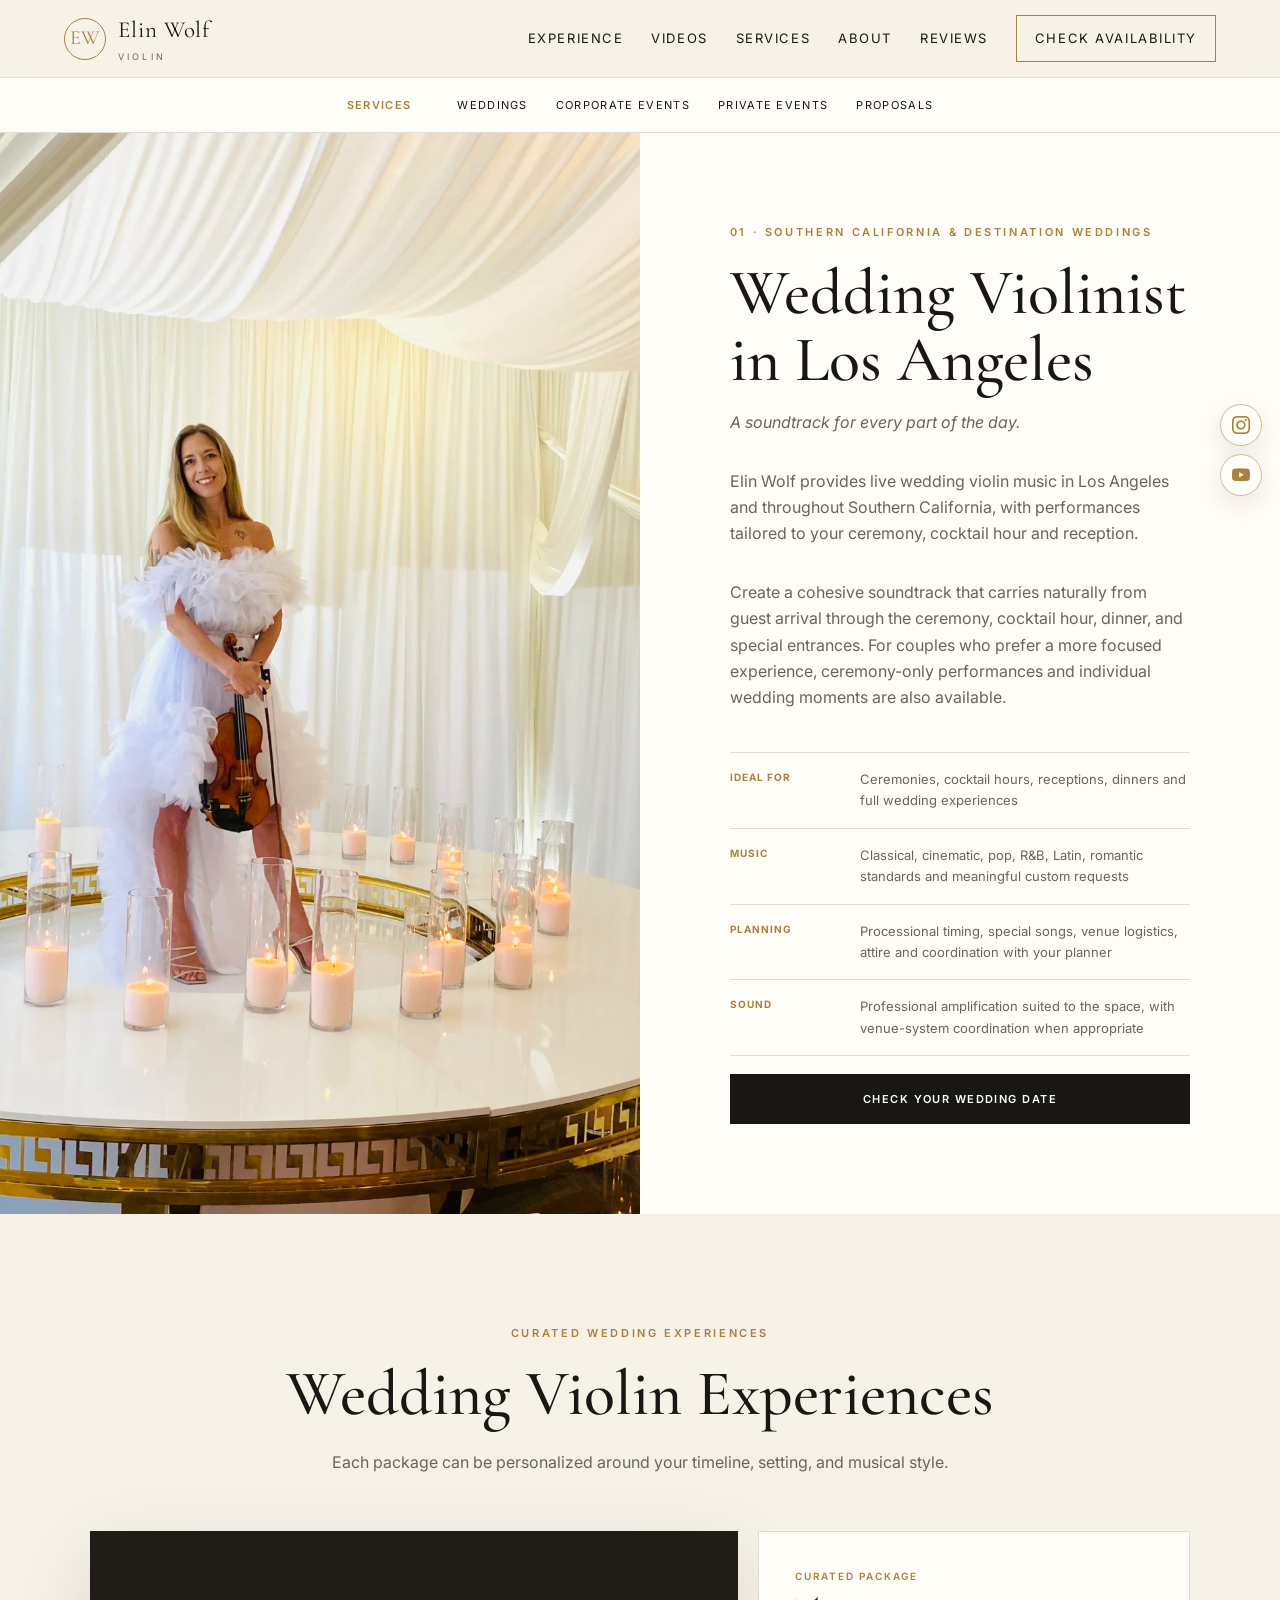
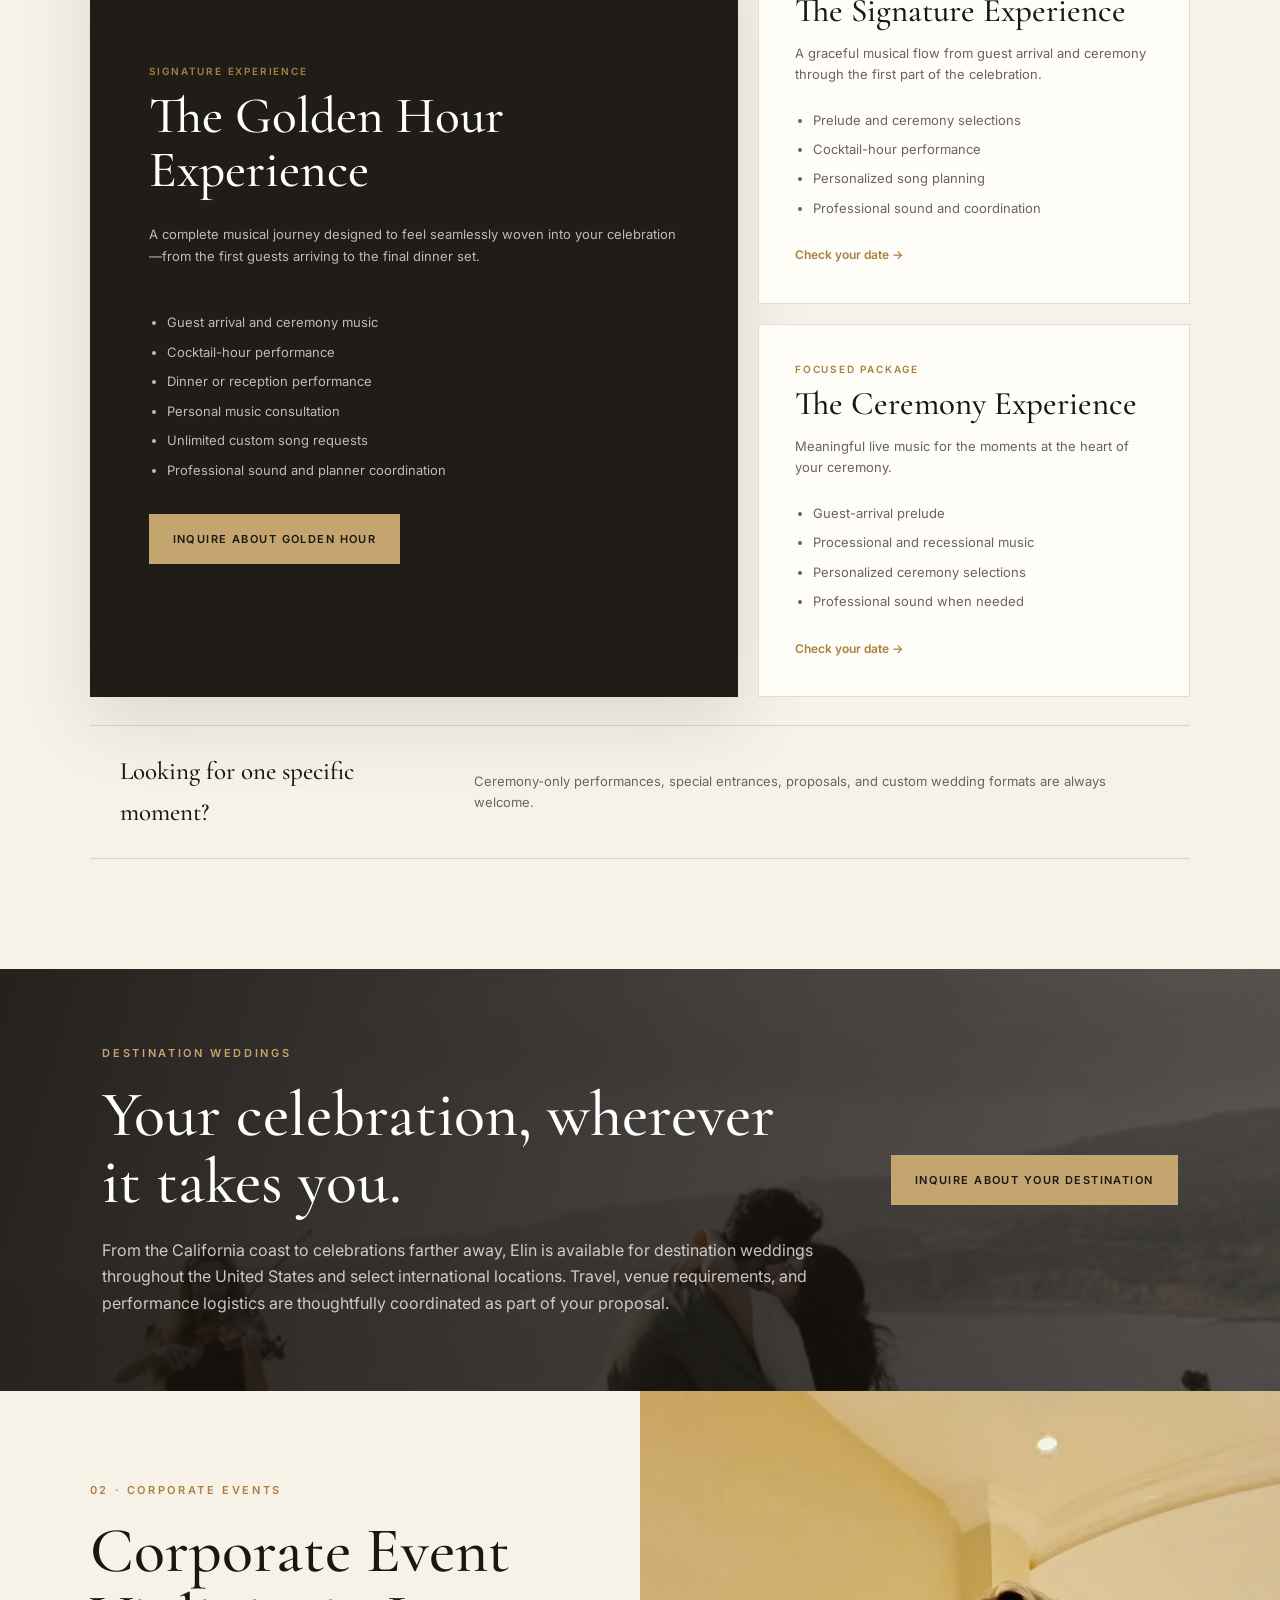
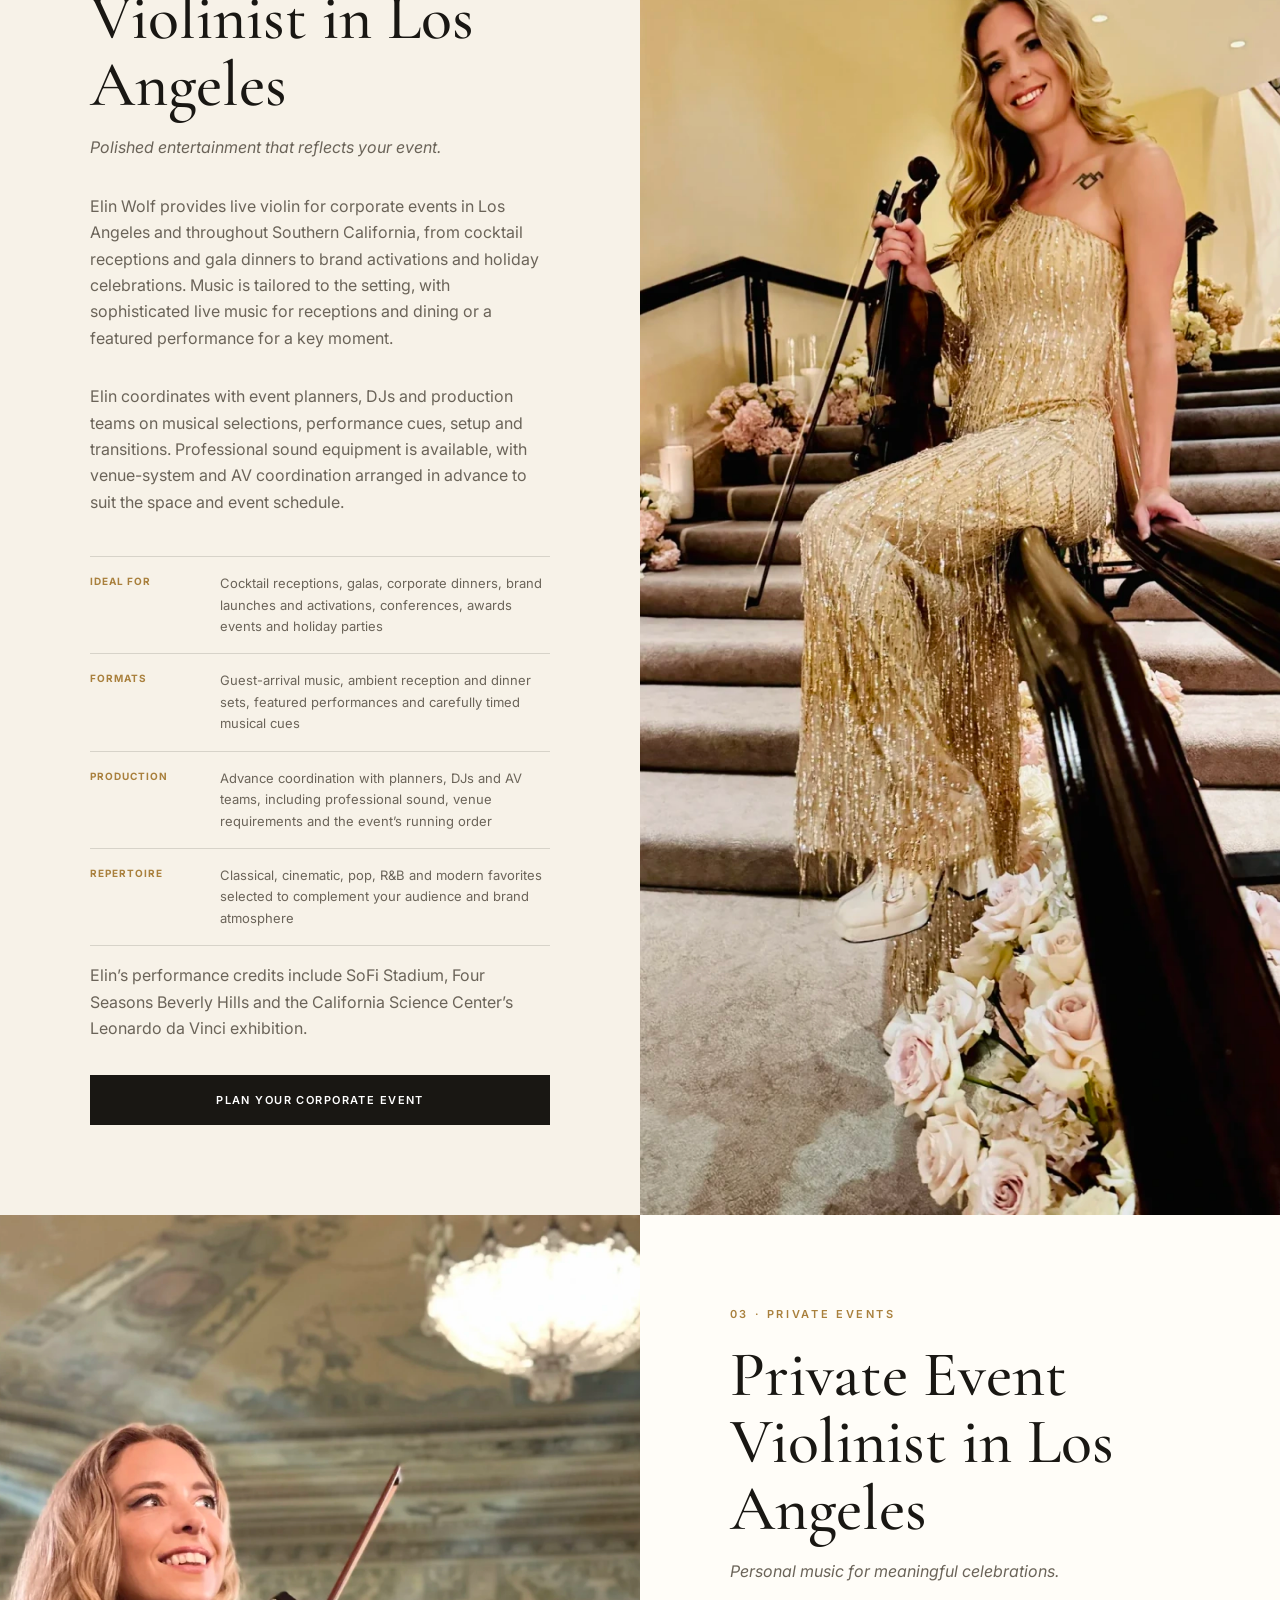
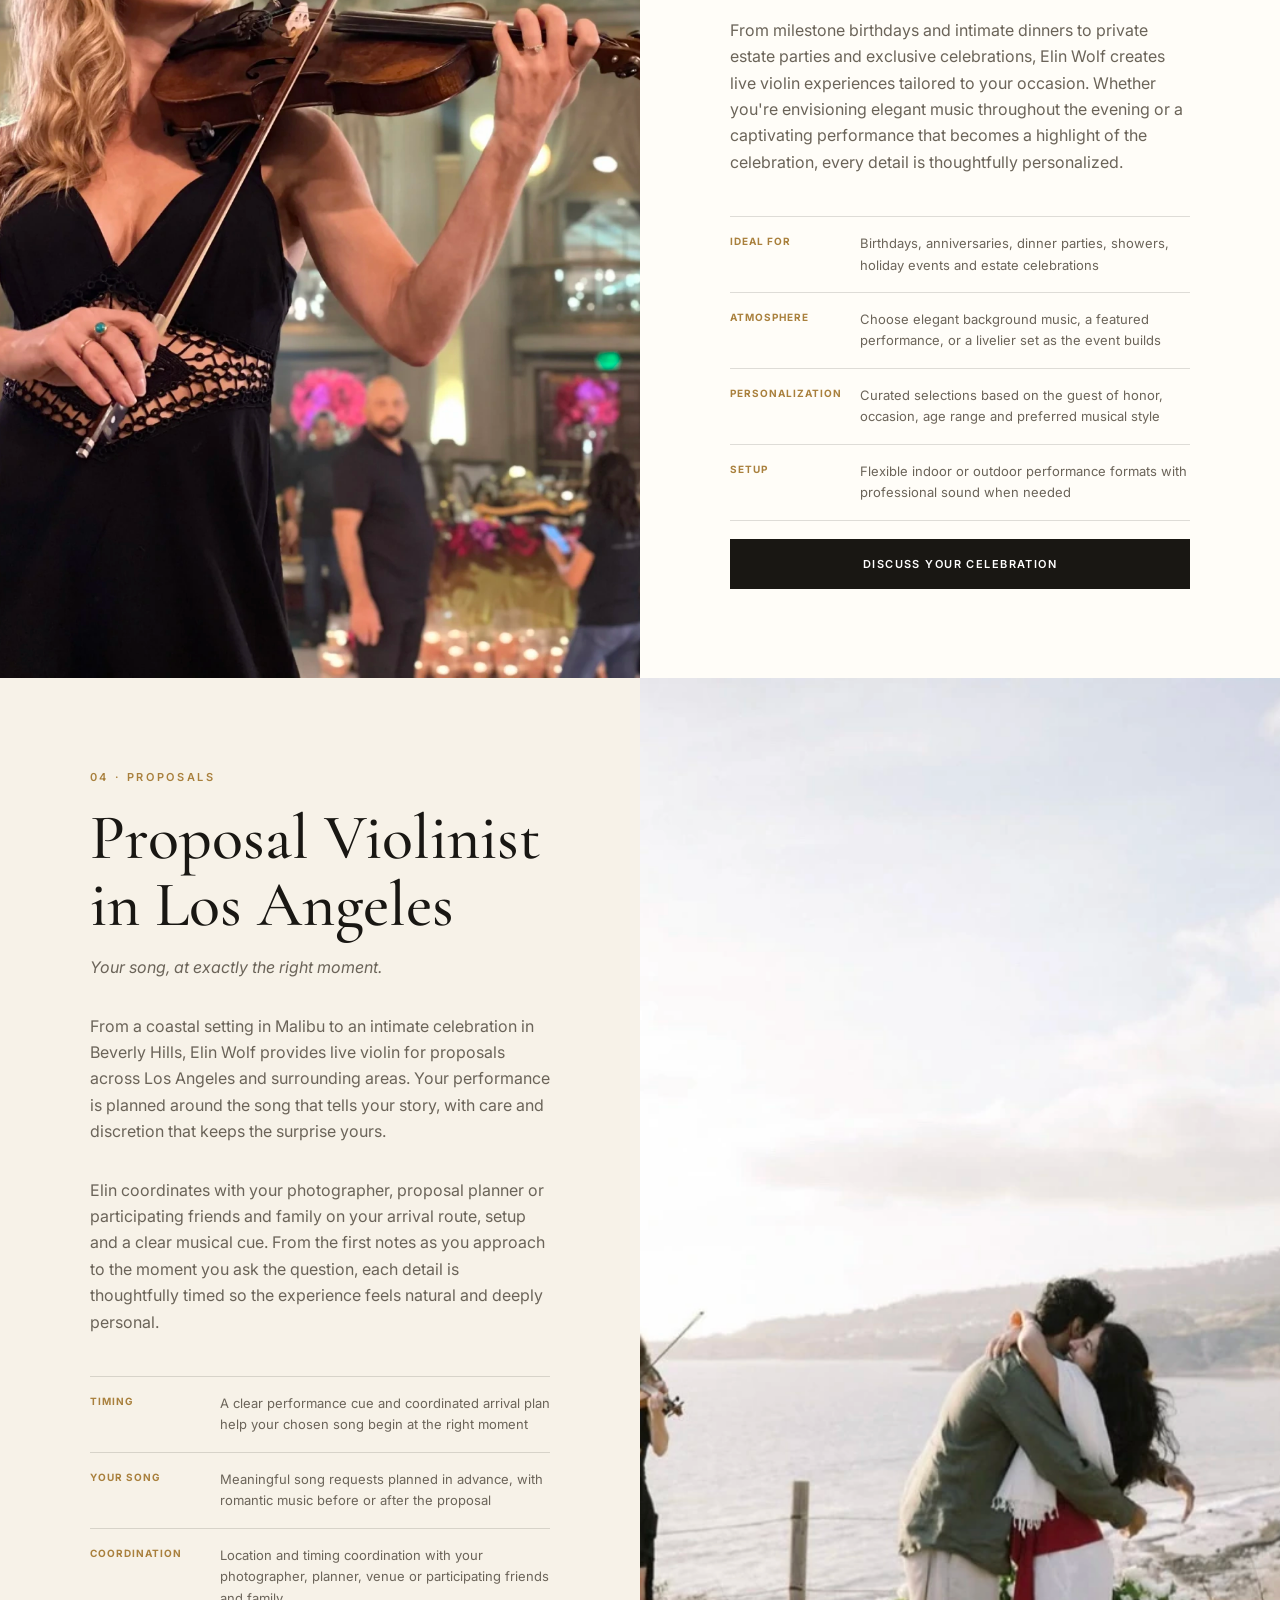
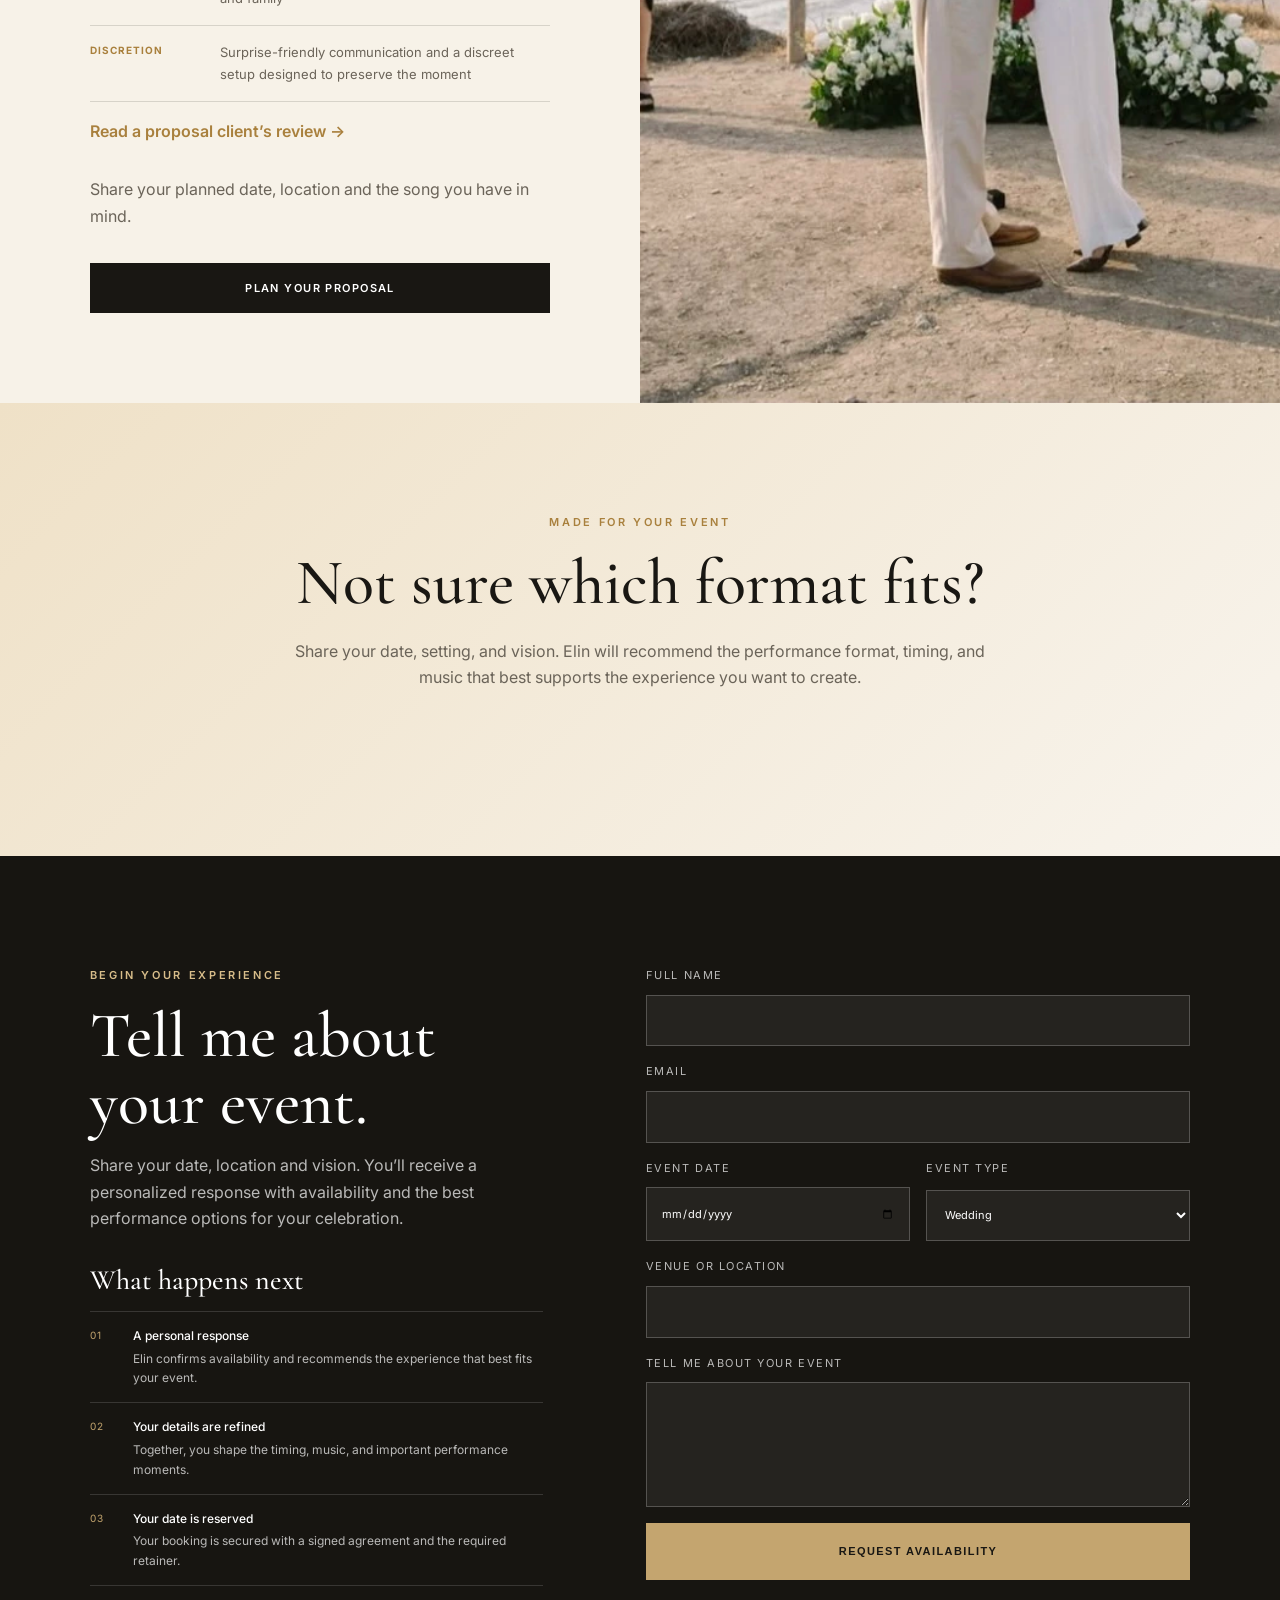
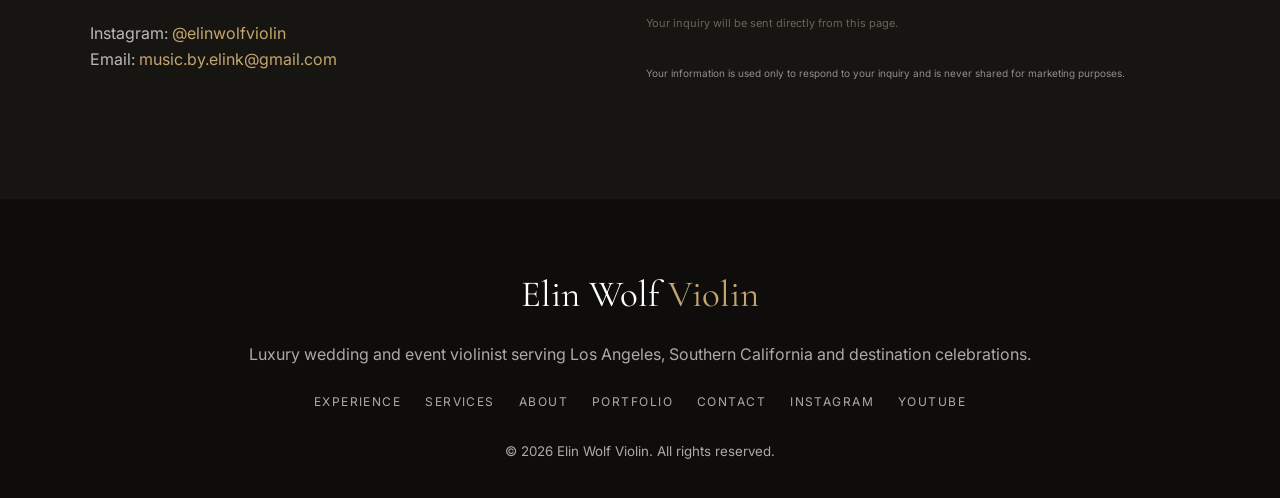
==== commit 302da5f7: "Optimize photo delivery with responsive WebP images" ====
--- a/services.html
+++ b/services.html
@@ -28,7 +28,7 @@
   <meta name="twitter:description" content="Personalized live violin experiences shaped around your celebration." />
   <meta name="twitter:image" content="https://elinwolf.com/assets/images/performance-celebration.webp" />
   <link rel="canonical" href="https://elinwolf.com/services.html" />
-  <link rel="preload" as="image" href="assets/images/elin-portrait.webp" type="image/webp" fetchpriority="high" />
+  <link rel="preload" as="image" href="assets/images/elin-portrait.webp" imagesrcset="assets/images/responsive/elin-portrait-480.webp 480w, assets/images/responsive/elin-portrait-800.webp 800w, assets/images/responsive/elin-portrait-1200.webp 1200w, assets/images/elin-portrait.webp 1500w" imagesizes="(max-width: 980px) max(100vw, 420px), max(50vw, 1000px)" type="image/webp" fetchpriority="high" />
   <link rel="preconnect" href="https://fonts.googleapis.com">
   <link rel="preconnect" href="https://fonts.gstatic.com" crossorigin>
   <link href="https://fonts.googleapis.com/css2?family=Cormorant+Garamond:wght@400;500;600;700&family=Inter:wght@300;400;500;600&display=swap" rel="stylesheet">
@@ -84,7 +84,7 @@
     </nav>
 
     <section class="service-detail" id="weddings">
-      <figure class="service-detail-image reveal"><img src="assets/images/elin-portrait.webp" alt="Elin Wolf in a white dress on a round platform surrounded by candlelight" width="1500" height="2000" fetchpriority="high" decoding="async" /></figure>
+      <figure class="service-detail-image reveal"><img src="assets/images/responsive/elin-portrait-800.webp" srcset="assets/images/responsive/elin-portrait-480.webp 480w, assets/images/responsive/elin-portrait-800.webp 800w, assets/images/responsive/elin-portrait-1200.webp 1200w, assets/images/elin-portrait.webp 1500w" sizes="(max-width: 980px) max(100vw, 420px), max(50vw, 1000px)" alt="Elin Wolf in a white dress on a round platform surrounded by candlelight" width="1500" height="2000" fetchpriority="high" decoding="async" /></figure>
       <div class="service-detail-copy reveal">
         <p class="eyebrow">01 · Southern California &amp; Destination Weddings</p>
         <h2>Wedding Violinist in Los Angeles</h2>
@@ -155,7 +155,7 @@
     </section>
 
     <section class="service-detail service-detail-reverse" id="corporate">
-      <figure class="service-detail-image reveal"><img src="assets/images/performance-sofi.webp" alt="Elin Wolf performing at a large corporate venue" width="1500" height="2000" loading="lazy" decoding="async" /></figure>
+      <figure class="service-detail-image reveal"><img src="assets/images/responsive/performance-sofi-800.webp" srcset="assets/images/responsive/performance-sofi-480.webp 480w, assets/images/responsive/performance-sofi-800.webp 800w, assets/images/responsive/performance-sofi-1200.webp 1200w, assets/images/performance-sofi.webp 1500w" sizes="(max-width: 980px) max(100vw, 420px), max(50vw, 1000px)" alt="Elin Wolf performing at a large corporate venue" width="1500" height="2000" loading="lazy" decoding="async" /></figure>
       <div class="service-detail-copy reveal">
         <p class="eyebrow">02 · Corporate Events</p>
         <h2>Corporate Event Violinist in Los Angeles</h2>
@@ -174,7 +174,7 @@
     </section>
 
     <section class="service-detail" id="private">
-      <figure class="service-detail-image reveal"><img src="assets/images/performance-private.webp" alt="Elin Wolf playing violin for guests at a private event" width="1500" height="2000" loading="lazy" decoding="async" /></figure>
+      <figure class="service-detail-image reveal"><img src="assets/images/responsive/performance-private-800.webp" srcset="assets/images/responsive/performance-private-480.webp 480w, assets/images/responsive/performance-private-800.webp 800w, assets/images/responsive/performance-private-1200.webp 1200w, assets/images/performance-private.webp 1500w" sizes="(max-width: 980px) max(100vw, 420px), max(50vw, 1000px)" alt="Elin Wolf playing violin for guests at a private event" width="1500" height="2000" loading="lazy" decoding="async" /></figure>
       <div class="service-detail-copy reveal">
         <p class="eyebrow">03 · Private Events</p>
         <h2>Private Event Violinist in Los Angeles</h2>
@@ -191,7 +191,7 @@
     </section>
 
     <section class="service-detail service-detail-reverse" id="proposals">
-      <figure class="service-detail-image reveal"><img src="assets/images/proposal-ocean.jpg" alt="Elin Wolf performing violin during an oceanfront proposal" width="843" height="1084" loading="lazy" decoding="async" /></figure>
+      <figure class="service-detail-image reveal"><img src="assets/images/responsive/proposal-ocean-800.webp" srcset="assets/images/responsive/proposal-ocean-480.webp 480w, assets/images/responsive/proposal-ocean-800.webp 800w, assets/images/responsive/proposal-ocean-843.webp 843w" sizes="(max-width: 980px) max(100vw, 420px), max(50vw, 1000px)" alt="Elin Wolf performing violin during an oceanfront proposal" width="843" height="1084" loading="lazy" decoding="async" /></figure>
       <div class="service-detail-copy reveal">
         <p class="eyebrow">04 · Proposals</p>
         <h2>Proposal Violinist in Los Angeles</h2>
--- a/styles.css
+++ b/styles.css
@@ -29,7 +29,7 @@
 .social-rail a { width:42px; height:42px; display:grid; place-items:center; border:1px solid rgba(169,128,61,.5); border-radius:50%; color:var(--gold); background:rgba(255,253,248,.9); box-shadow:0 8px 24px rgba(31,25,17,.1); backdrop-filter:blur(12px); font-size:10px; font-weight:600; letter-spacing:.08em; transition:.25s; }
 .social-rail i { font-size:18px; line-height:1; }
 .social-rail a:hover,.social-rail a:focus-visible { color:var(--white); background:var(--gold); transform:translateX(-3px); outline:none; }
-.hero { min-height: 94vh; padding: 150px 7vw 90px; display: flex; align-items: center; position: relative; overflow: hidden; background: linear-gradient(90deg,rgba(20,16,12,.82),rgba(20,16,12,.16)), url('assets/images/elin-hero.webp') center 7%/cover no-repeat; color: white; }
+.hero { min-height: 94vh; padding: 150px 7vw 90px; display: flex; align-items: center; position: relative; overflow: hidden; background: linear-gradient(90deg,rgba(20,16,12,.82),rgba(20,16,12,.16)), image-set(url('assets/images/responsive/elin-hero-1600.webp') 1x, url('assets/images/elin-hero.webp') 2x) center 7%/cover no-repeat; color: white; }
 .hero::after { content:""; position:absolute; right:-12%; bottom:-30%; width:65vw; height:65vw; border:1px solid rgba(255,255,255,.12); border-radius:50%; box-shadow:0 0 0 90px rgba(255,255,255,.025),0 0 0 180px rgba(255,255,255,.018); }
 .hero-overlay { position:absolute; inset:0; background: linear-gradient(90deg,rgba(0,0,0,.32),transparent 68%); }
 .hero-content { position: relative; z-index: 2; max-width: 780px; }
@@ -214,8 +214,9 @@
 .footer-brand { font-family:'Cormorant Garamond',serif; font-size:37px; color:white; }
 .footer-brand span { color:var(--champagne); }
 .footer-links { display:flex; justify-content:center; gap:24px; margin:25px 0; font-size:12px; text-transform:uppercase; letter-spacing:.12em; }
-.reveal { opacity:0; transform:translateY(25px); transition:.8s ease; }
-.reveal.visible { opacity:1; transform:none; }
+.reveal { opacity:1; transform:none; }
+.reveal-ready .reveal { opacity:0; transform:translateY(25px); transition:.8s ease; }
+.reveal-ready .reveal.visible { opacity:1; transform:none; }
 @media (max-width: 980px) {
   .menu-toggle { display:block; }
   .nav { display:none; position:absolute; top:78px; left:0; right:0; padding:25px 5vw; background:var(--ivory); flex-direction:column; align-items:flex-start; }
@@ -257,7 +258,7 @@
 }
 @media (max-width: 640px) {
   .section { padding:80px 6vw; }
-  .hero { padding:135px 6vw 80px; min-height:88vh; }
+  .hero { padding:135px 6vw 80px; min-height:88vh; background-image:linear-gradient(90deg,rgba(20,16,12,.82),rgba(20,16,12,.16)), image-set(url('assets/images/responsive/elin-hero-800.webp') 1x, url('assets/images/responsive/elin-hero-1600.webp') 2x, url('assets/images/elin-hero.webp') 3x); }
   h1 { font-size:51px; }
   .card-grid,.review-grid,.form-row,.video-grid,.performance-video-grid { grid-template-columns:1fr; }
   .gallery-grid { grid-template-columns:1fr 1fr; grid-auto-rows:220px; }
@@ -269,3 +270,7 @@
   .individual-moments { align-items:flex-start; flex-direction:column; gap:8px; }
   .footer-links { flex-wrap:wrap; }
 }
+
+@media (min-width: 1601px) {
+  .hero { background-image:linear-gradient(90deg,rgba(20,16,12,.82),rgba(20,16,12,.16)), url('assets/images/elin-hero.webp'); }
+}
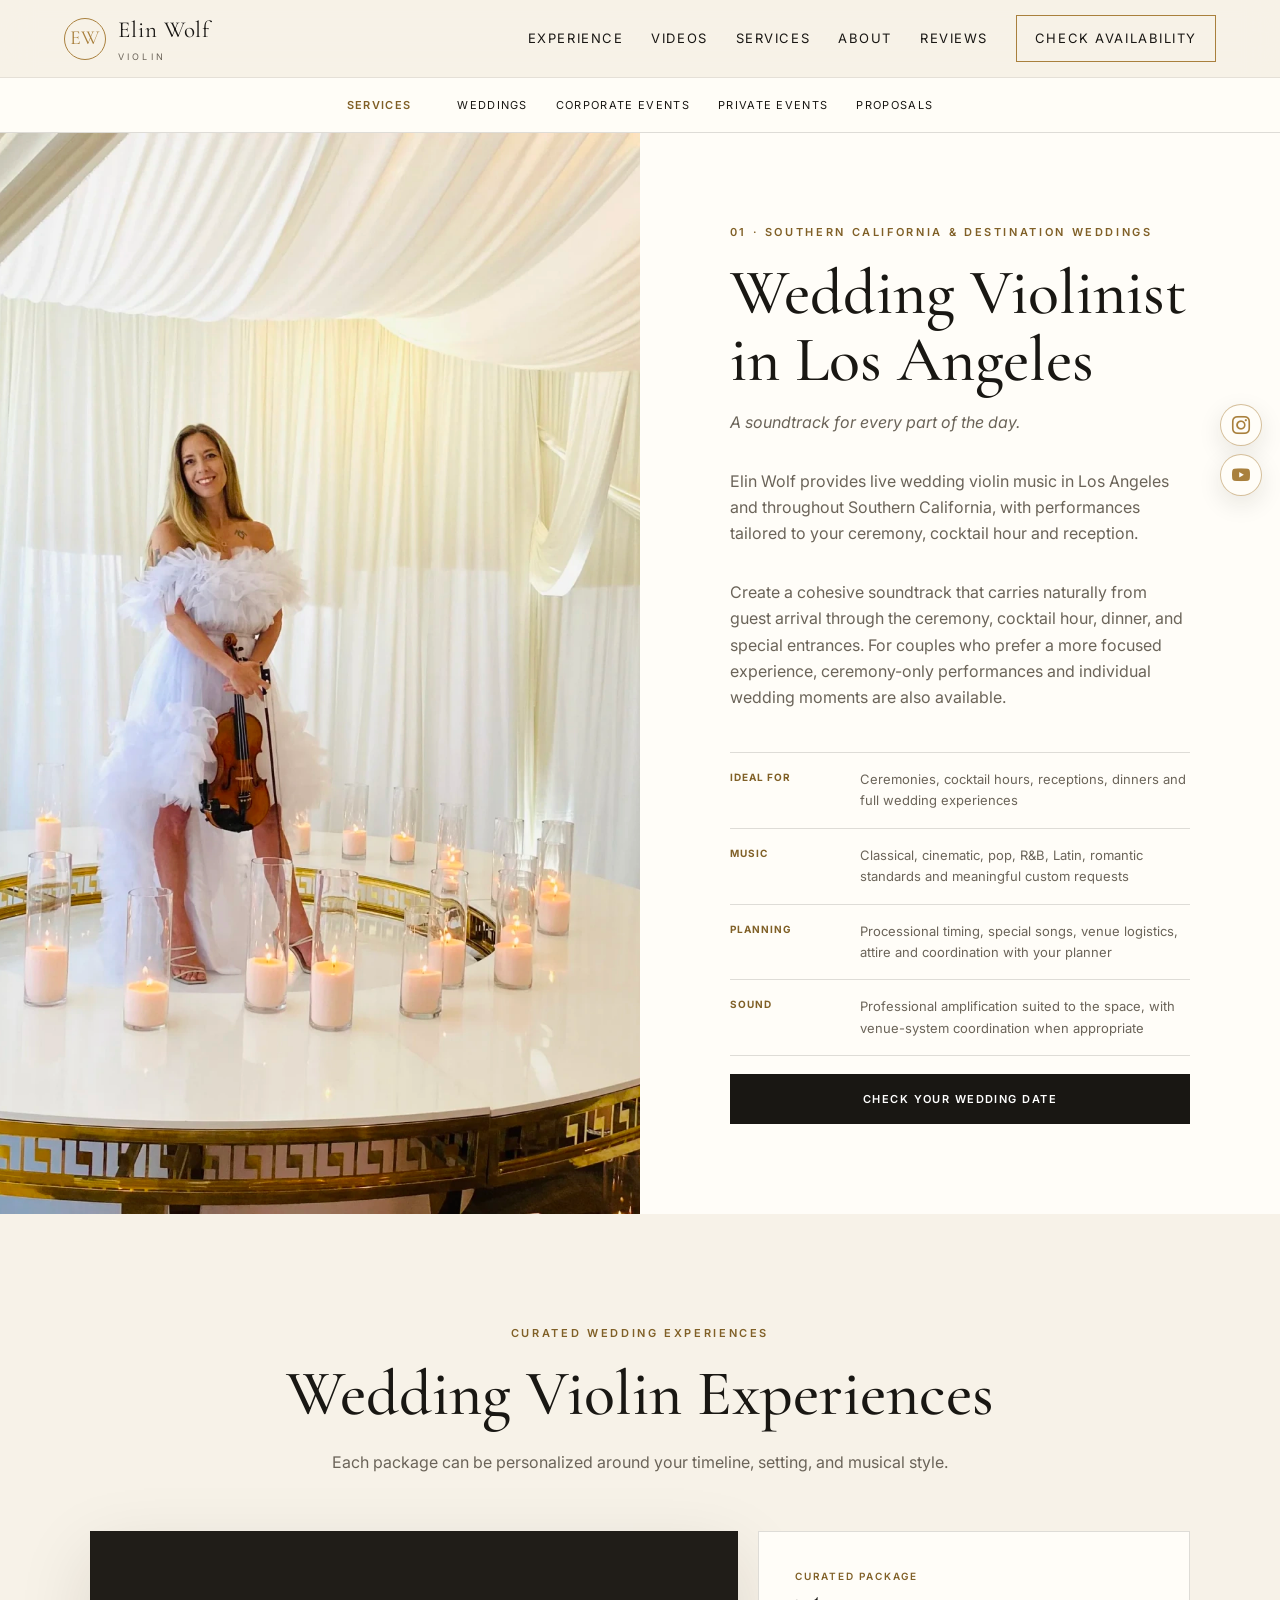
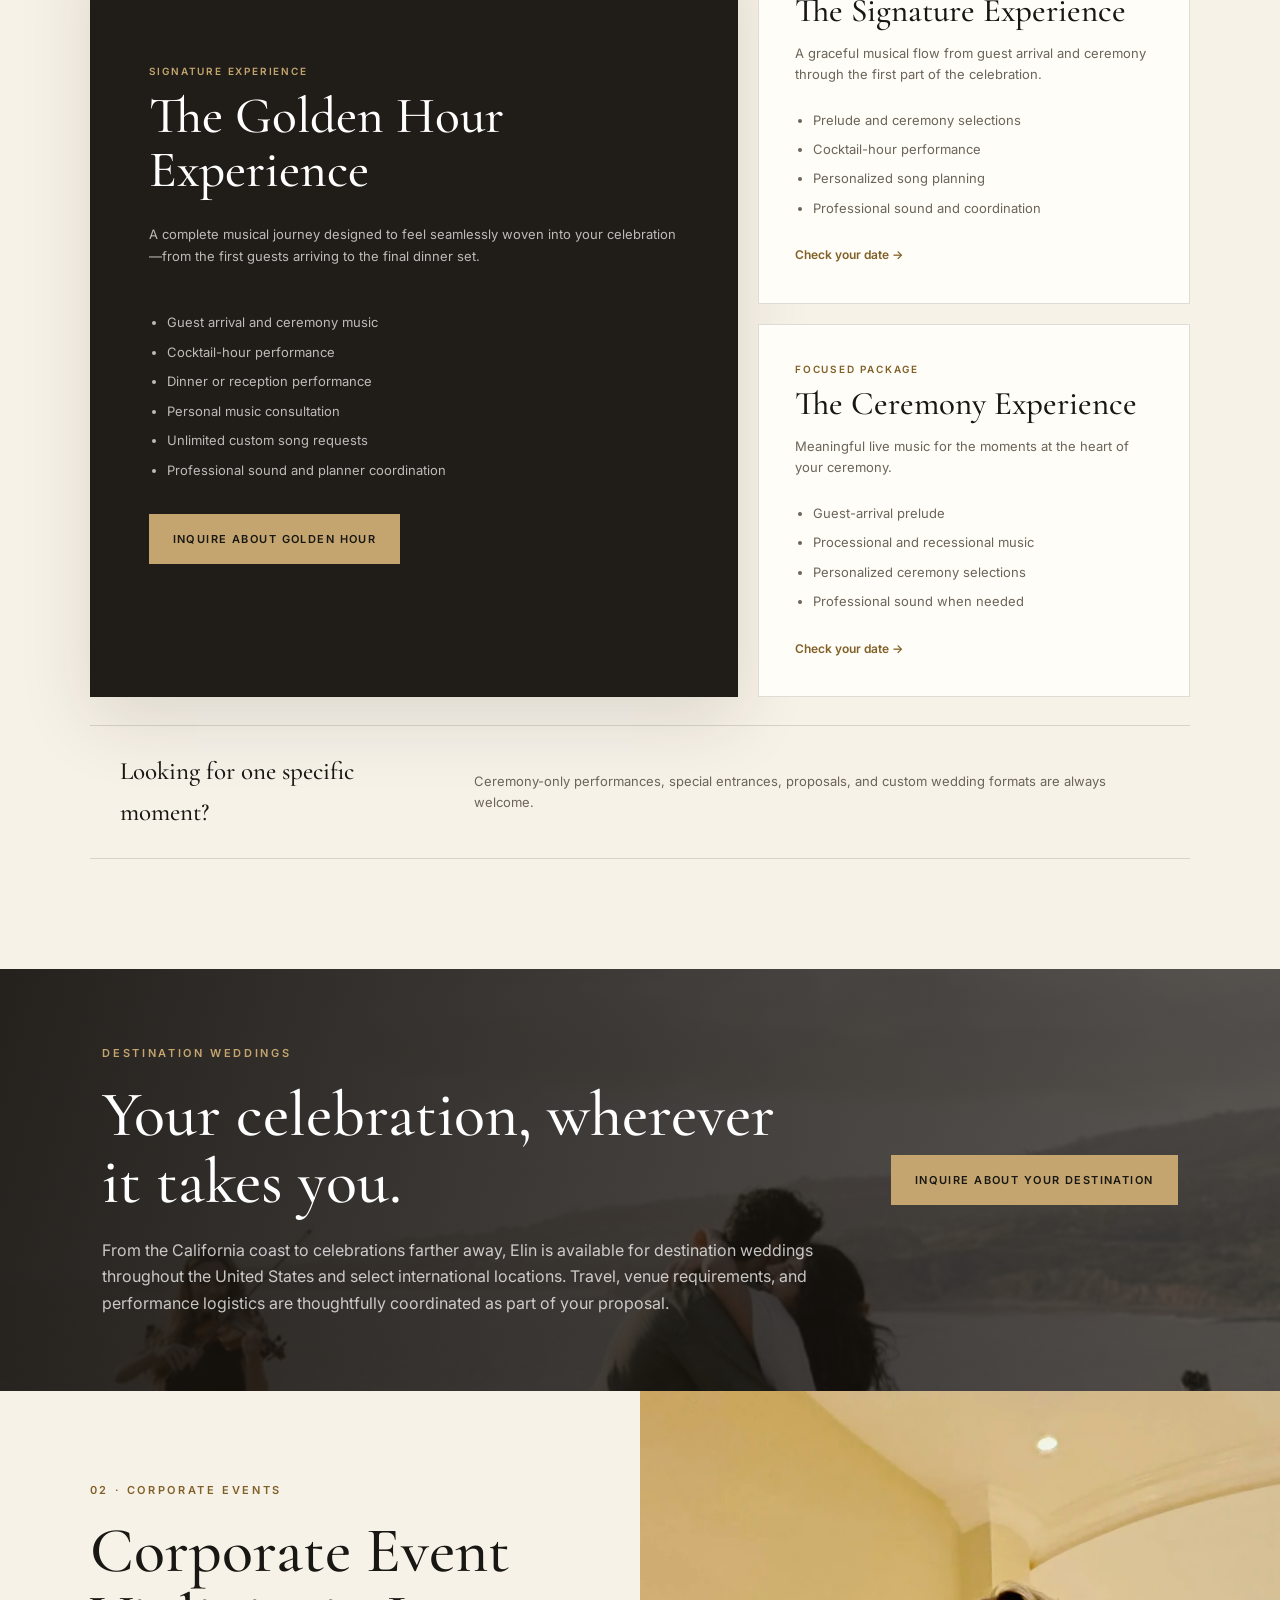
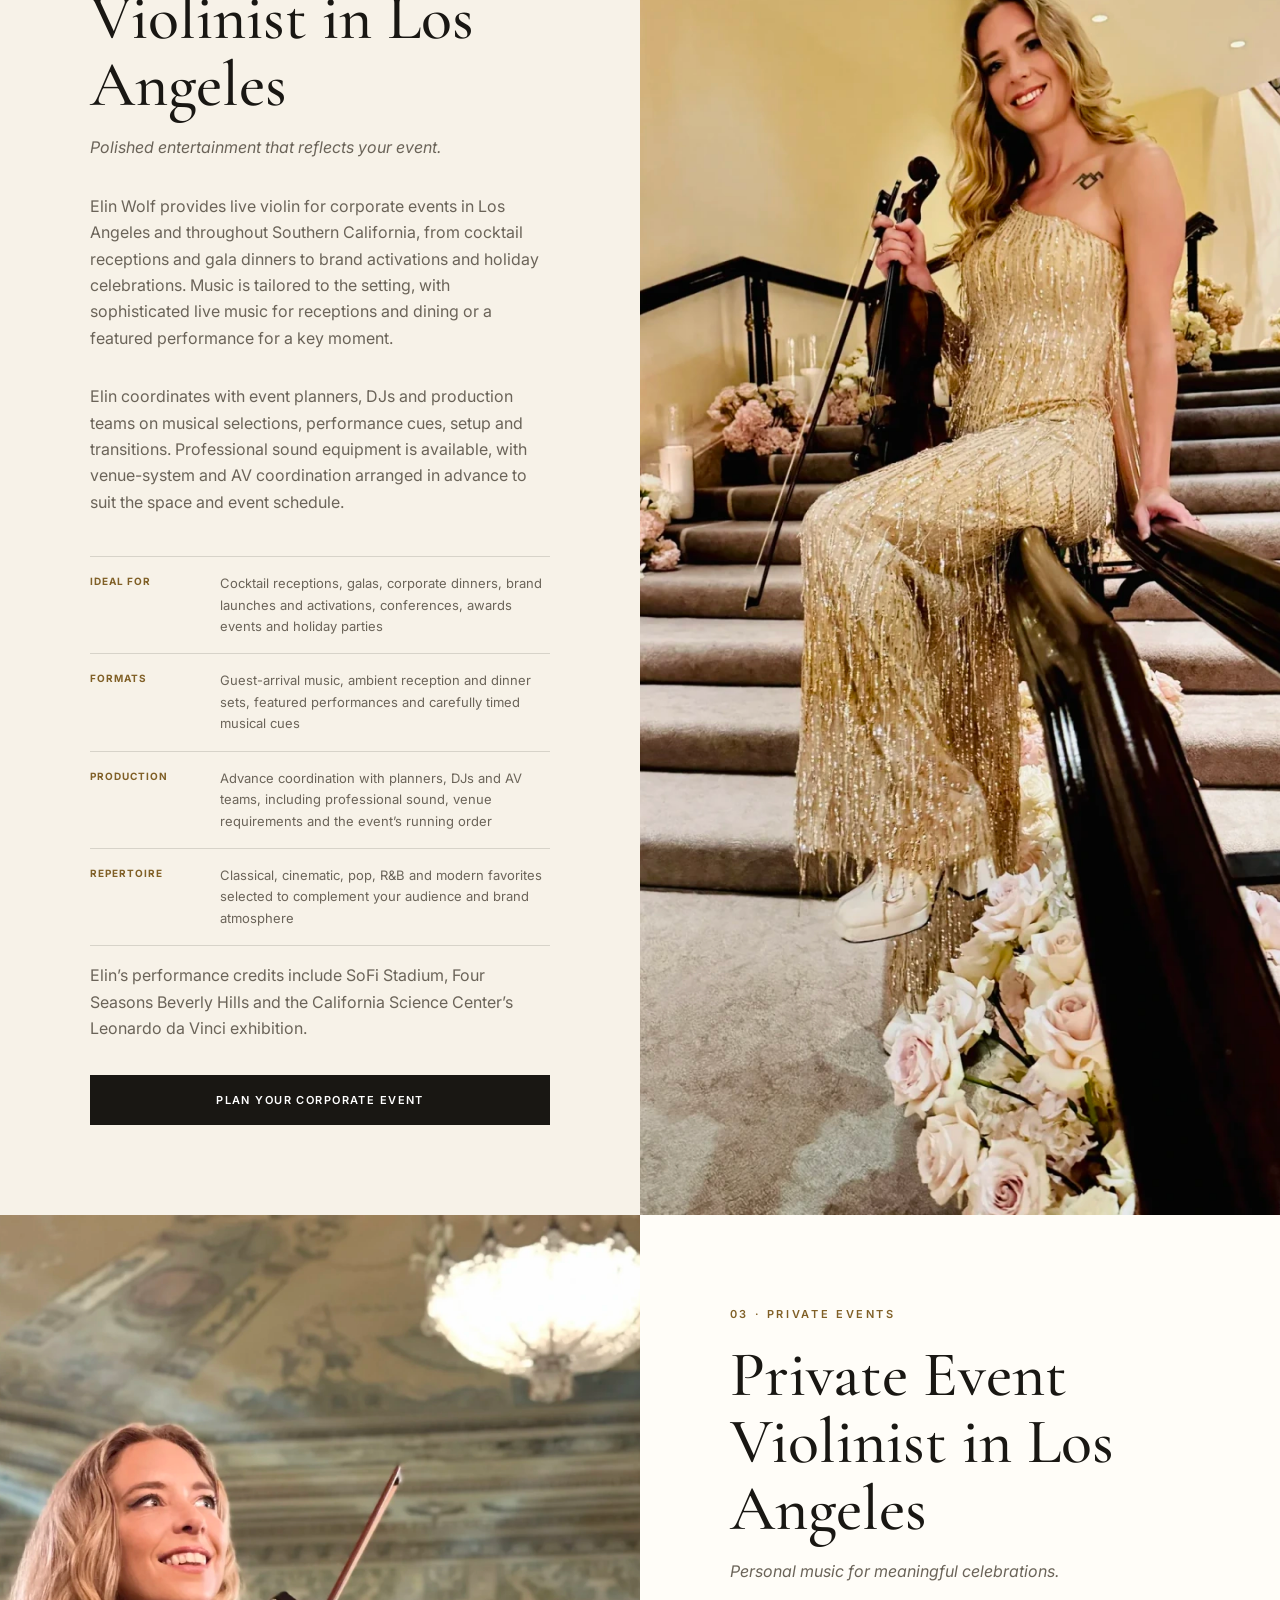
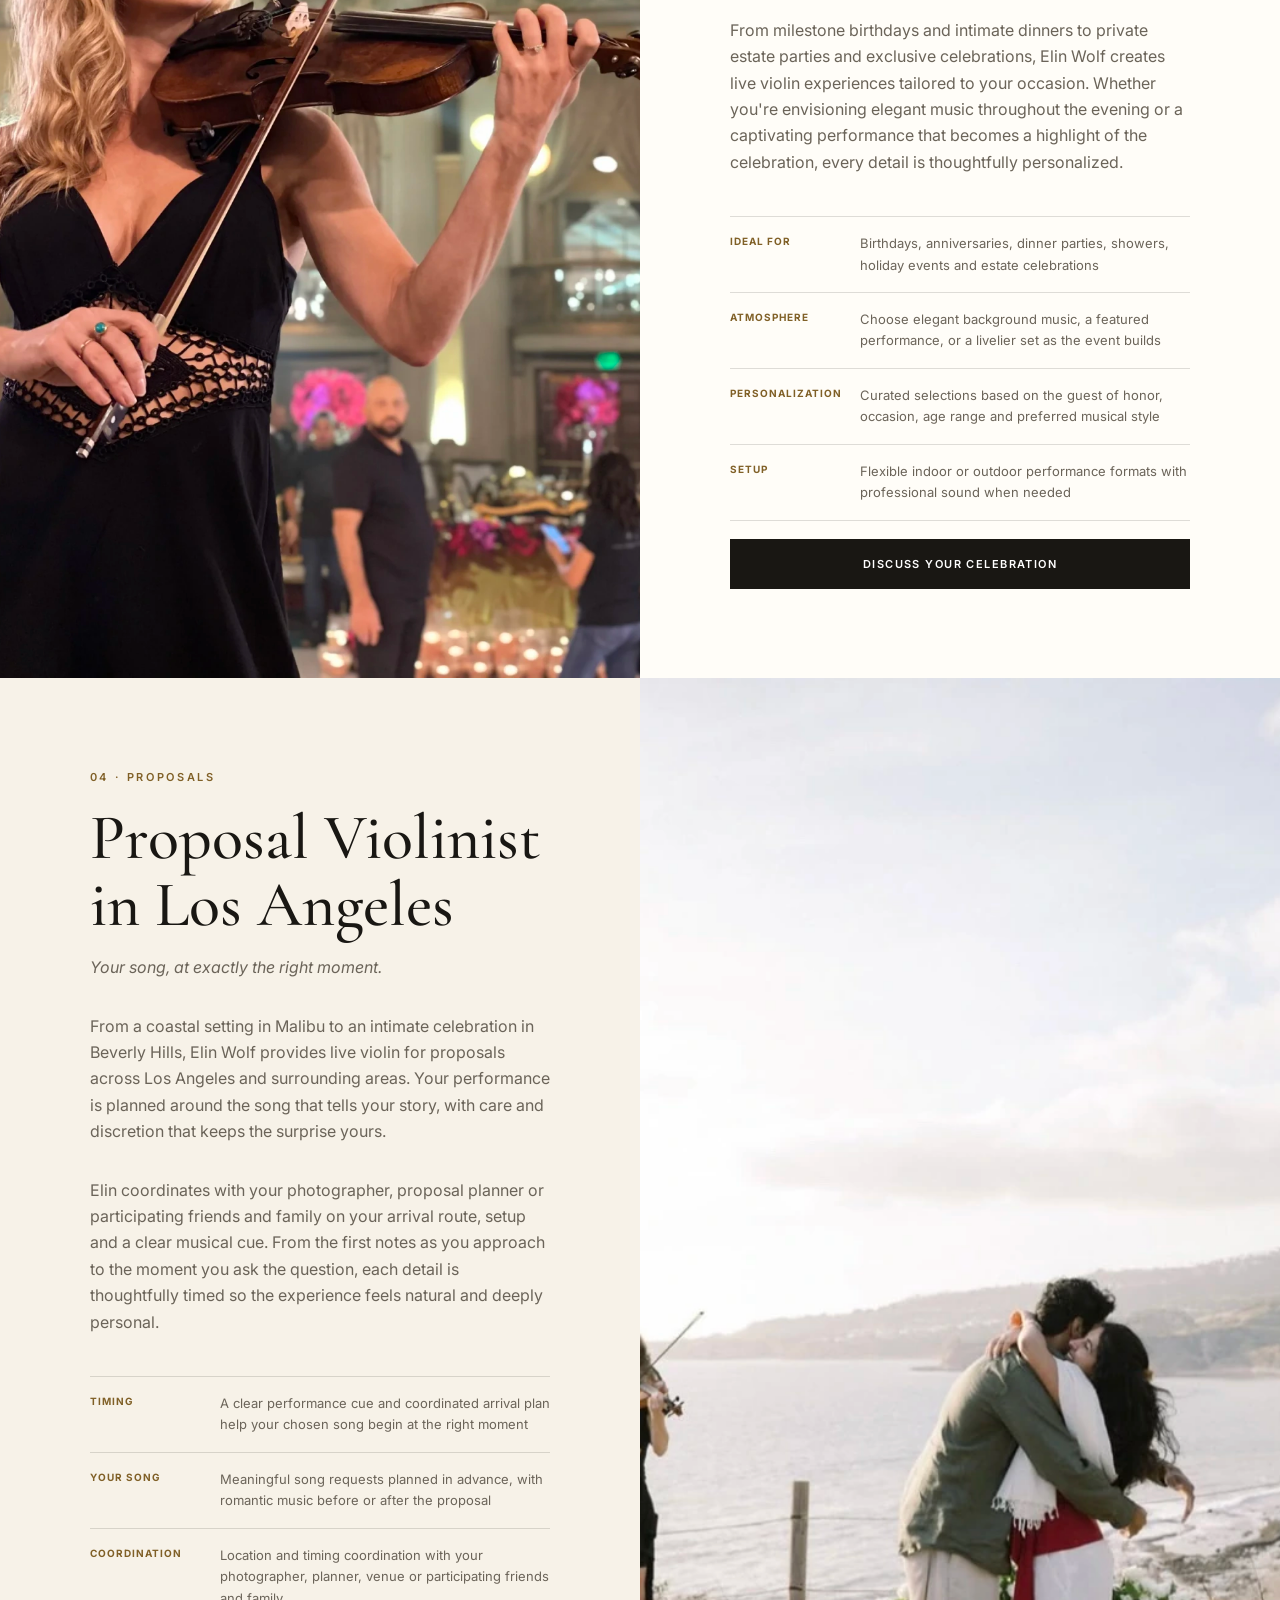
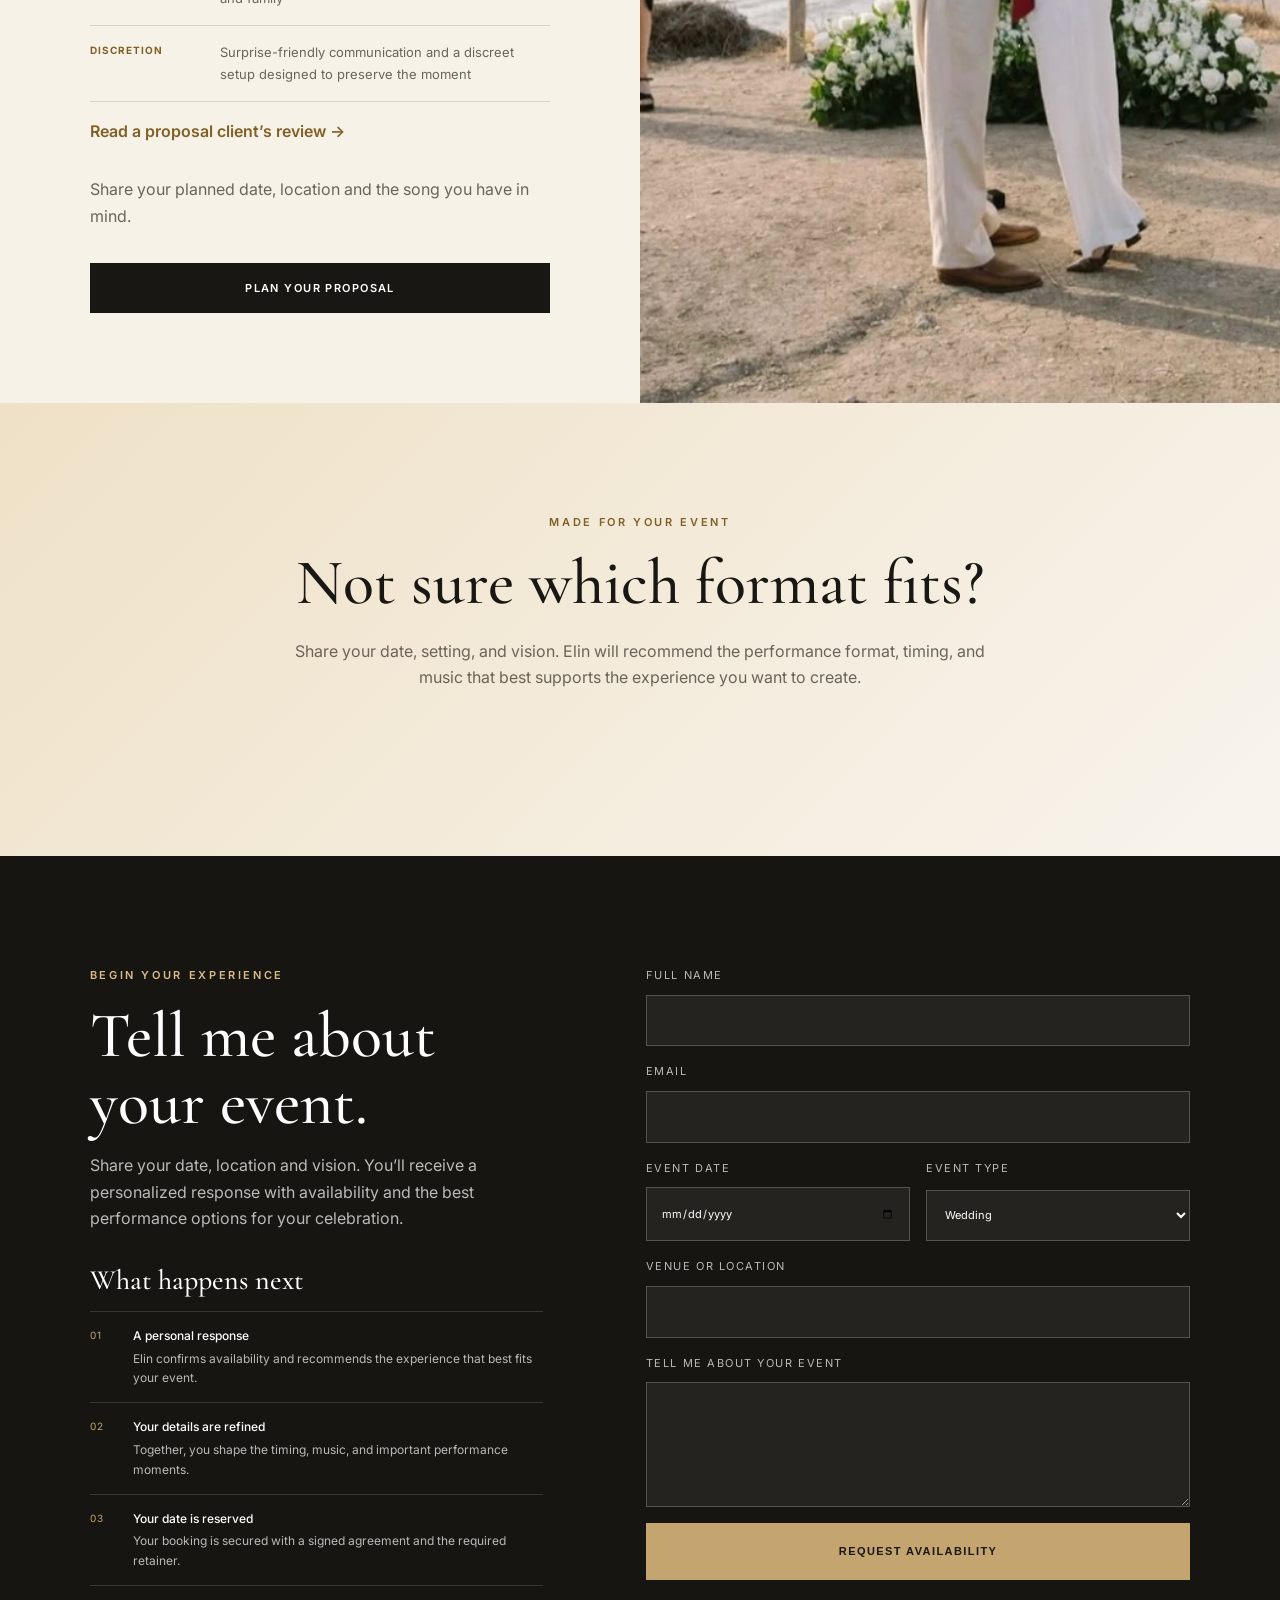
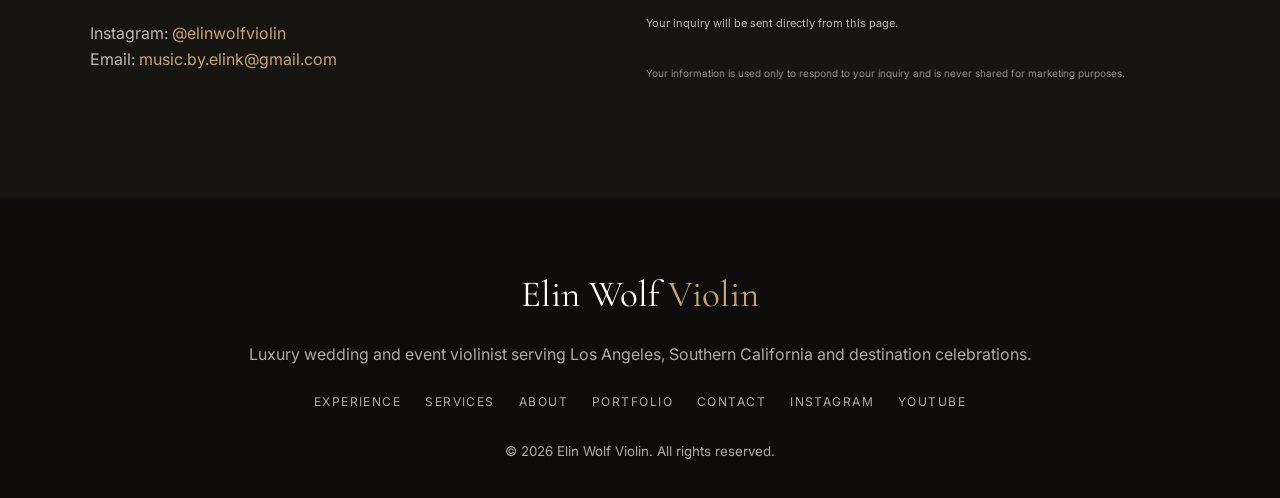
==== commit 2eb43535: "Improve accessibility and remaining technical SEO" ====
--- a/services.html
+++ b/services.html
@@ -51,17 +51,17 @@
 </head>
 <body>
   <header class="site-header" id="top">
-    <a class="brand" href="index.html#top" aria-label="Elin Wolf home">
+    <a class="brand" href="/#top" aria-label="Elin Wolf home">
       <span class="brand-mark">EW</span>
       <span class="brand-text">Elin Wolf <small>Violin</small></span>
     </a>
     <button class="menu-toggle" aria-label="Open navigation" aria-expanded="false">☰</button>
     <nav class="nav" aria-label="Primary navigation">
-      <a href="index.html#experience">Experience</a>
-      <a href="index.html#videos">Videos</a>
+      <a href="/#experience">Experience</a>
+      <a href="/#videos">Videos</a>
       <a href="#services-list">Services</a>
-      <a href="index.html#about">About</a>
-      <a href="index.html#reviews">Reviews</a>
+      <a href="/#about">About</a>
+      <a href="/#reviews">Reviews</a>
       <a class="nav-cta" href="#contact">Check Availability</a>
       <span class="nav-socials" aria-label="Follow Elin Wolf">
         <a href="https://www.instagram.com/elinwolfviolin/" target="_blank" rel="noopener" aria-label="Instagram"><i class="bi bi-instagram" aria-hidden="true"></i></a>
@@ -204,7 +204,7 @@
           <article><strong>Coordination</strong><span>Location and timing coordination with your photographer, planner, venue or participating friends and family</span></article>
           <article><strong>Discretion</strong><span>Surprise-friendly communication and a discreet setup designed to preserve the moment</span></article>
         </div>
-        <p><a class="text-link" href="index.html#reviews">Read a proposal client’s review →</a></p>
+        <p><a class="text-link" href="/#reviews">Read a proposal client’s review →</a></p>
         <p>Share your planned date, location and the song you have in mind.</p>
         <a class="button button-dark" href="#contact">Plan Your Proposal</a>
       </div>
@@ -258,7 +258,7 @@
   <footer>
     <div class="footer-brand">Elin Wolf <span>Violin</span></div>
     <p>Luxury wedding and event violinist serving Los Angeles, Southern California and destination celebrations.</p>
-    <div class="footer-links"><a href="index.html#experience">Experience</a><a href="#services-list">Services</a><a href="index.html#about">About</a><a href="index.html#portfolio">Portfolio</a><a href="#contact">Contact</a><a href="https://www.instagram.com/elinwolfviolin/" target="_blank" rel="noopener">Instagram</a><a href="https://www.youtube.com/@elinwolf" target="_blank" rel="noopener">YouTube</a></div>
+    <div class="footer-links"><a href="/#experience">Experience</a><a href="#services-list">Services</a><a href="/#about">About</a><a href="/#portfolio">Portfolio</a><a href="#contact">Contact</a><a href="https://www.instagram.com/elinwolfviolin/" target="_blank" rel="noopener">Instagram</a><a href="https://www.youtube.com/@elinwolf" target="_blank" rel="noopener">YouTube</a></div>
     <small>© <span id="year"></span> Elin Wolf Violin. All rights reserved.</small>
   </footer>
 
--- a/styles.css
+++ b/styles.css
@@ -4,6 +4,7 @@
   --cream: #efe5d4;
   --champagne: #c4a56f;
   --gold: #a9803d;
+  --text-gold: #806027;
   --white: #fffdf8;
   --muted: #6b6459;
   --line: rgba(25, 23, 19, 0.14);
@@ -14,13 +15,13 @@
 body { margin: 0; font-family: Inter, sans-serif; color: var(--ink); background: var(--ivory); line-height: 1.65; }
 a { color: inherit; text-decoration: none; }
 img { max-width: 100%; }
-.site-header { position: fixed; inset: 0 0 auto 0; height: 78px; display: flex; align-items: center; justify-content: space-between; padding: 0 5vw; z-index: 50; background: rgba(247,242,232,.88); backdrop-filter: blur(16px); border-bottom: 1px solid rgba(25,23,19,.08); }
+.site-header { position: fixed; inset: 0 0 auto 0; height: 78px; display: flex; align-items: center; justify-content: space-between; padding: 0 5vw; z-index: 50; background: rgba(247,242,232,.96); backdrop-filter: blur(16px); border-bottom: 1px solid rgba(25,23,19,.08); }
 .brand { display: flex; align-items: center; gap: 12px; }
 .brand-mark { width: 42px; height: 42px; border: 1px solid var(--gold); border-radius: 50%; display: grid; place-items: center; font-family: 'Cormorant Garamond', serif; font-size: 20px; color: var(--gold); }
 .brand-text { font-family: 'Cormorant Garamond', serif; font-size: 23px; letter-spacing: .04em; }
 .brand-text small { display: block; font-family: Inter, sans-serif; font-size: 9px; text-transform: uppercase; letter-spacing: .35em; color: var(--muted); }
 .nav { display: flex; align-items: center; gap: 28px; font-size: 13px; text-transform: uppercase; letter-spacing: .12em; }
-.nav a:hover { color: var(--gold); }
+.nav a:hover { color: var(--text-gold); }
 .nav-cta { padding: 12px 18px; border: 1px solid var(--gold); }
 .nav-socials { display:none; align-items:center; gap:18px; }
 .nav-socials a { font-size:19px; line-height:1; }
@@ -33,7 +34,7 @@
 .hero::after { content:""; position:absolute; right:-12%; bottom:-30%; width:65vw; height:65vw; border:1px solid rgba(255,255,255,.12); border-radius:50%; box-shadow:0 0 0 90px rgba(255,255,255,.025),0 0 0 180px rgba(255,255,255,.018); }
 .hero-overlay { position:absolute; inset:0; background: linear-gradient(90deg,rgba(0,0,0,.32),transparent 68%); }
 .hero-content { position: relative; z-index: 2; max-width: 780px; }
-.eyebrow { text-transform: uppercase; letter-spacing: .24em; font-size: 11px; font-weight: 600; color: var(--gold); margin: 0 0 18px; }
+.eyebrow { text-transform: uppercase; letter-spacing: .24em; font-size: 11px; font-weight: 600; color: var(--text-gold); margin: 0 0 18px; }
 .hero .eyebrow { color: #ead2a5; }
 h1,h2,h3 { font-family: 'Cormorant Garamond', serif; line-height: 1.05; font-weight: 500; }
 h1 { font-size: clamp(55px,7vw,96px); margin: 0 0 25px; max-width: 950px; }
@@ -76,7 +77,7 @@
 .experience-journey span { color:var(--gold); font-family:'Cormorant Garamond',serif; font-size:32px; }
 .experience-journey h3 { margin:17px 0 12px; font-size:31px; }
 .experience-journey p { margin:0; color:var(--muted); font-size:14px; }
-.text-link { color:var(--gold); font-weight:600; }
+.text-link { color:var(--text-gold); font-weight:600; }
 .stats { display:grid; grid-template-columns:repeat(3,1fr); gap:18px; }
 .stats article { background:var(--white); border:1px solid var(--line); padding:30px 25px; min-height:175px; }
 .stats strong { display:block; font-family:'Cormorant Garamond',serif; font-size:45px; color:var(--gold); }
@@ -92,14 +93,14 @@
 .service-card:hover { transform:translateY(-8px); box-shadow:var(--shadow); }
 .service-card:hover::after,.service-card:focus-visible::after { opacity:1; transform:translateX(4px); }
 .service-card:focus-visible { outline:2px solid var(--gold); outline-offset:4px; }
-.service-card > span { color:var(--gold); font-size:12px; letter-spacing:.2em; }
+.service-card > span { color:var(--text-gold); font-size:12px; letter-spacing:.2em; }
 .service-card p,.service-card li { color:var(--muted); font-size:14px; }
 .service-card ul { padding-left:17px; }
-.service-link { display:inline-block; margin-top:14px; color:var(--gold); text-transform:uppercase; letter-spacing:.1em; font-size:10px; }
+.service-link { display:inline-block; margin-top:14px; color:var(--text-gold); text-transform:uppercase; letter-spacing:.1em; font-size:10px; }
 .services-page { padding-top:78px; }
 .service-jump { position:sticky; top:78px; z-index:20; display:flex; justify-content:center; gap:28px; padding:18px 5vw; background:rgba(255,253,248,.96); border-bottom:1px solid var(--line); text-transform:uppercase; letter-spacing:.12em; font-size:11px; }
-.service-jump h1 { margin:0 18px 0 0; color:var(--gold); font-family:Inter,sans-serif; font-size:11px; font-weight:600; line-height:inherit; letter-spacing:.12em; }
-.service-jump a:hover { color:var(--gold); }
+.service-jump h1 { margin:0 18px 0 0; color:var(--text-gold); font-family:Inter,sans-serif; font-size:11px; font-weight:600; line-height:inherit; letter-spacing:.12em; }
+.service-jump a:hover { color:var(--text-gold); }
 .service-detail { display:grid; grid-template-columns:1fr 1fr; min-height:760px; scroll-margin-top:145px; background:var(--white); }
 .service-detail-reverse .service-detail-image { order:2; }
 .service-detail-reverse .service-detail-copy { order:1; background:var(--ivory); }
@@ -113,7 +114,7 @@
 .service-detail-copy > p:not(.eyebrow) { color:var(--muted); font-size:16px; }
 .service-facts { margin-top:25px; border-top:1px solid var(--line); }
 .service-facts article { display:grid; grid-template-columns:110px 1fr; gap:20px; padding:16px 0; border-bottom:1px solid var(--line); }
-.service-facts strong { color:var(--gold); text-transform:uppercase; letter-spacing:.1em; font-size:10px; }
+.service-facts strong { color:var(--text-gold); text-transform:uppercase; letter-spacing:.1em; font-size:10px; }
 .service-facts span { color:var(--muted); font-size:13px; }
 .wedding-packages { scroll-margin-top:145px; background:var(--ivory); }
 .wedding-packages .section-intro { max-width:680px; margin:22px auto 0; color:var(--muted); }
@@ -125,7 +126,7 @@
 .wedding-package ul { margin:24px 0 0; padding-left:18px; }
 .wedding-package li { margin:8px 0; }
 .wedding-package .text-link { display:inline-block; margin-top:18px; font-size:12px; }
-.package-label { margin:0; color:var(--gold); text-transform:uppercase; letter-spacing:.18em; font-size:10px; font-weight:600; }
+.package-label { margin:0; color:var(--text-gold); text-transform:uppercase; letter-spacing:.18em; font-size:10px; font-weight:600; }
 .wedding-package-signature { display:flex; flex-direction:column; justify-content:center; padding:58px; color:white; background:#201d18; box-shadow:var(--shadow); }
 .wedding-package-signature h3 { font-size:clamp(42px,4vw,62px); }
 .wedding-package-signature > p:not(.package-label),.wedding-package-signature li { color:rgba(255,255,255,.7); }
@@ -181,7 +182,7 @@
 .review-summary { margin:22px 0 0; color:var(--muted); font-size:12px; letter-spacing:.08em; text-transform:uppercase; }
 .review-summary span { margin-right:9px; color:var(--gold); letter-spacing:.18em; }
 blockquote { margin:0; background:var(--white); border:1px solid var(--line); padding:35px; font-family:'Cormorant Garamond',serif; font-size:25px; line-height:1.3; }
-blockquote cite { display:block; font-family:Inter,sans-serif; font-size:11px; text-transform:uppercase; letter-spacing:.14em; margin-top:22px; color:var(--gold); }
+blockquote cite { display:block; font-family:Inter,sans-serif; font-size:11px; text-transform:uppercase; letter-spacing:.14em; margin-top:22px; color:var(--text-gold); }
 .placeholder-note,.form-note { font-size:11px; color:var(--muted); margin-top:18px; }
 .areas { background:var(--cream); }
 .areas-list span { border-color:rgba(25,23,19,.25); }
@@ -274,3 +275,20 @@
 @media (min-width: 1601px) {
   .hero { background-image:linear-gradient(90deg,rgba(20,16,12,.82),rgba(20,16,12,.16)), url('assets/images/elin-hero.webp'); }
 }
+
+/* Keep fragment targets clear of the fixed header and service navigation. */
+#experience, #videos, #services, #about, #reviews, #portfolio, #contact, #services-list { scroll-margin-top:94px; }
+.services-page #contact, .service-detail, .wedding-packages { scroll-margin-top:145px; }
+@media (max-width:980px) {
+  .services-page #contact, .service-detail, .wedding-packages { scroll-margin-top:158px; }
+}
+
+/* Retain light gold on the dark signature package. */
+.wedding-package-signature .package-label { color:var(--champagne); }
+.contact .form-note:not(.form-success):not(.form-error) { color:rgba(255,255,255,.7); }
+.nav a:focus-visible, .service-jump a:focus-visible { color:var(--text-gold); outline:2px solid var(--text-gold); outline-offset:4px; }
+
+@media (prefers-reduced-motion:reduce) {
+  html { scroll-behavior:auto; }
+  .reveal, .reveal-ready .reveal, .reveal-ready .reveal.visible { opacity:1; transform:none; transition:none; }
+}
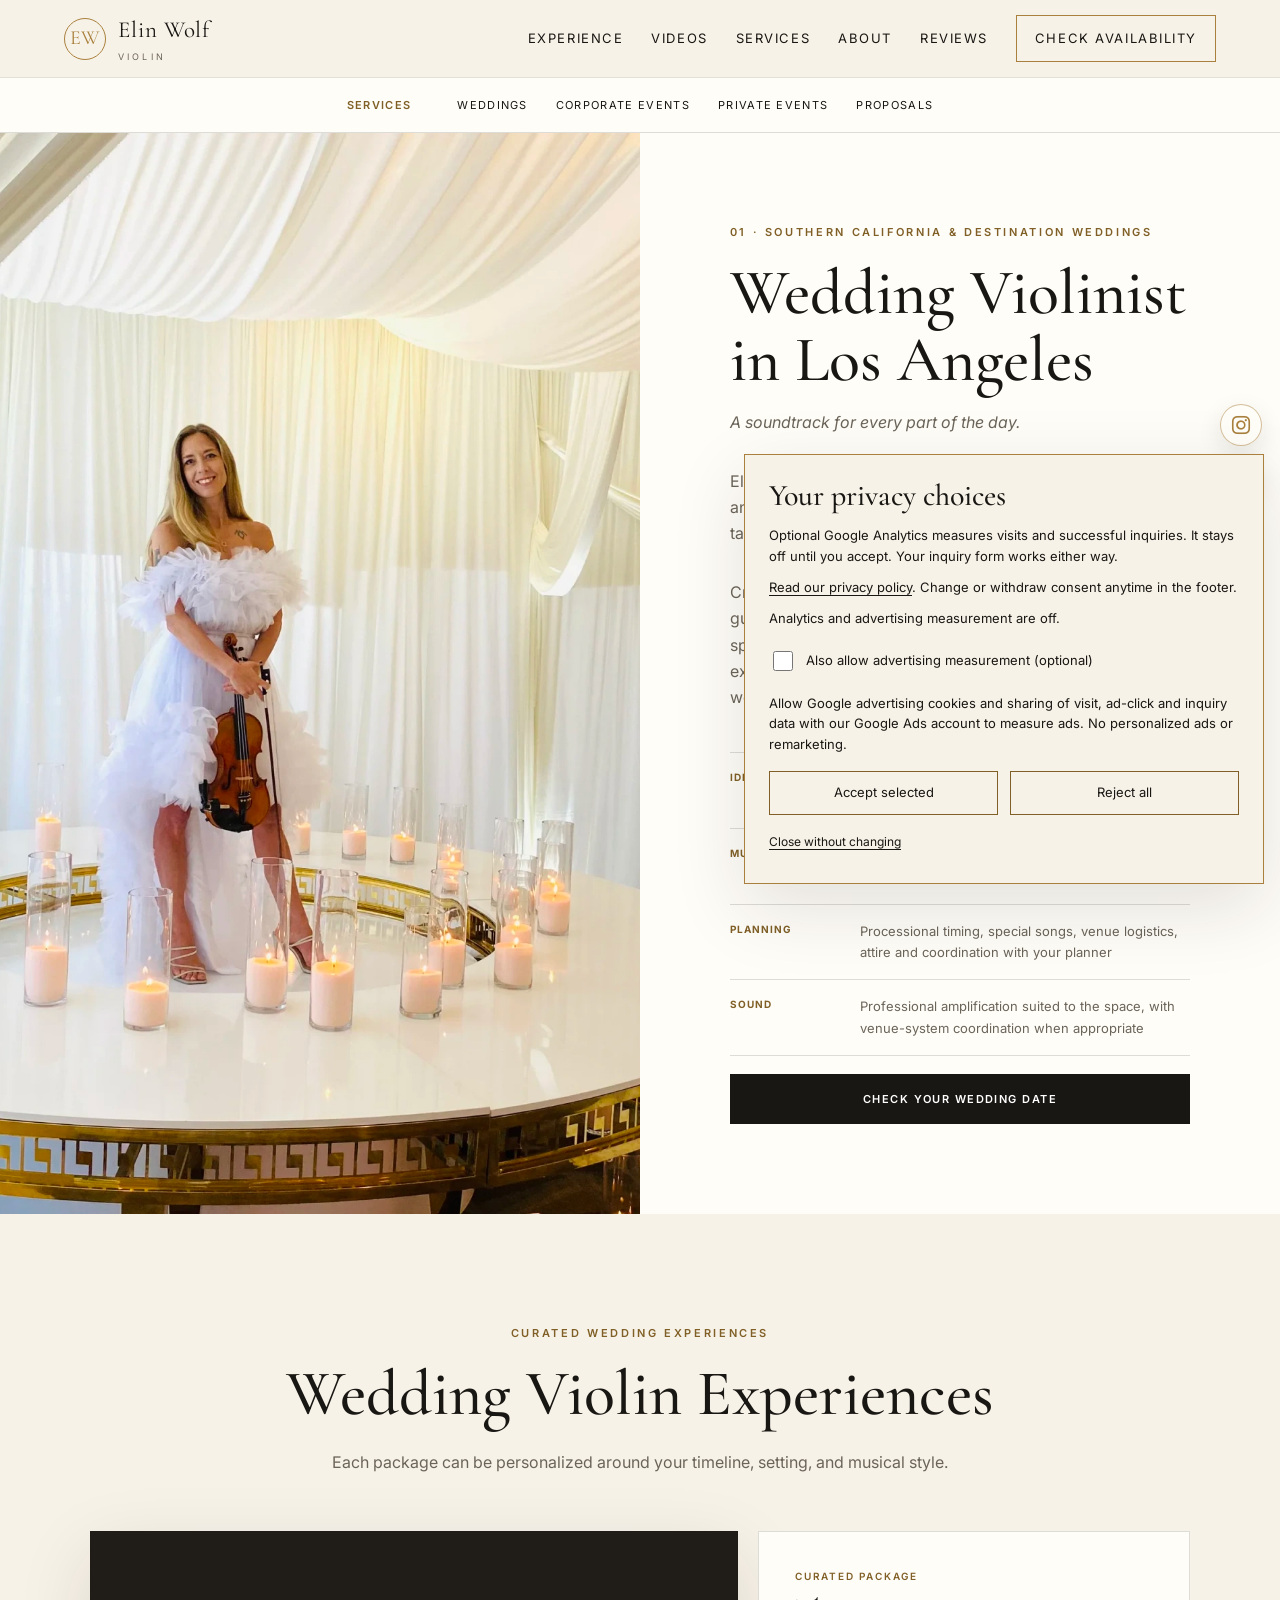
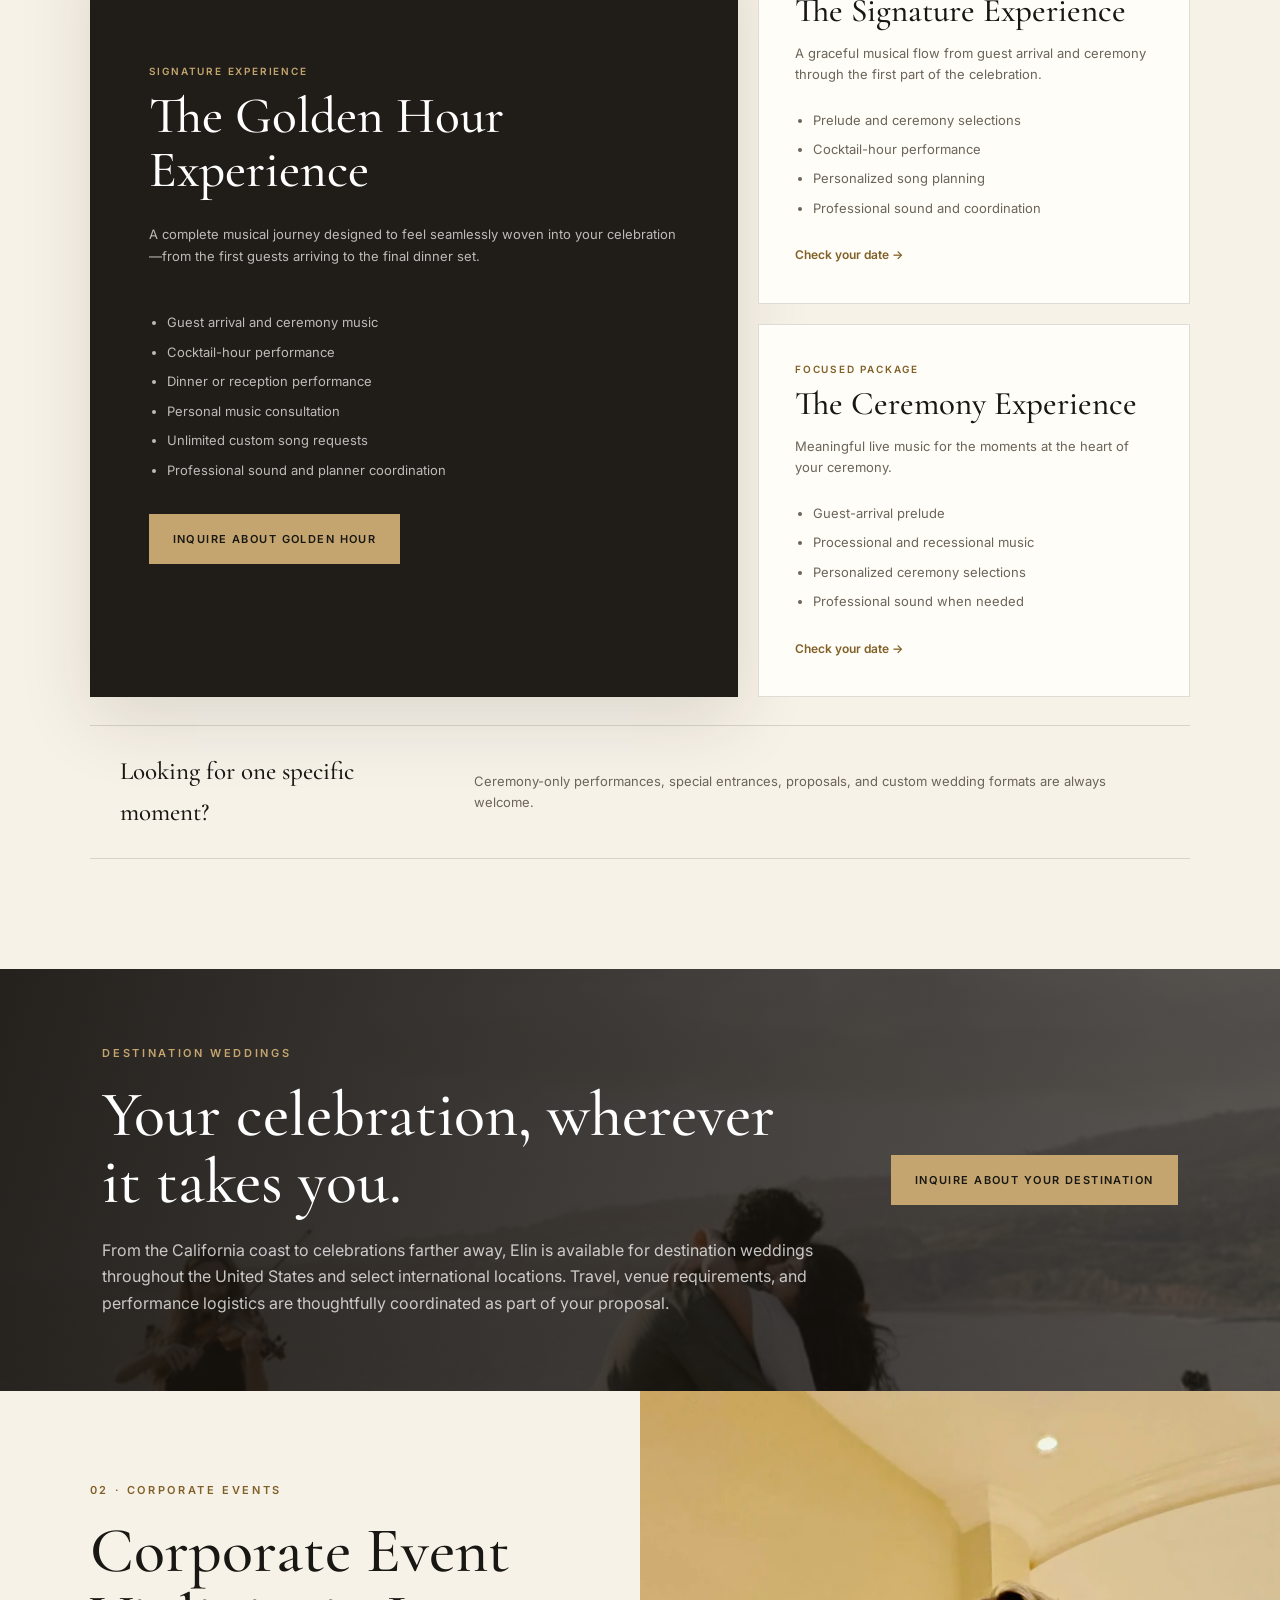
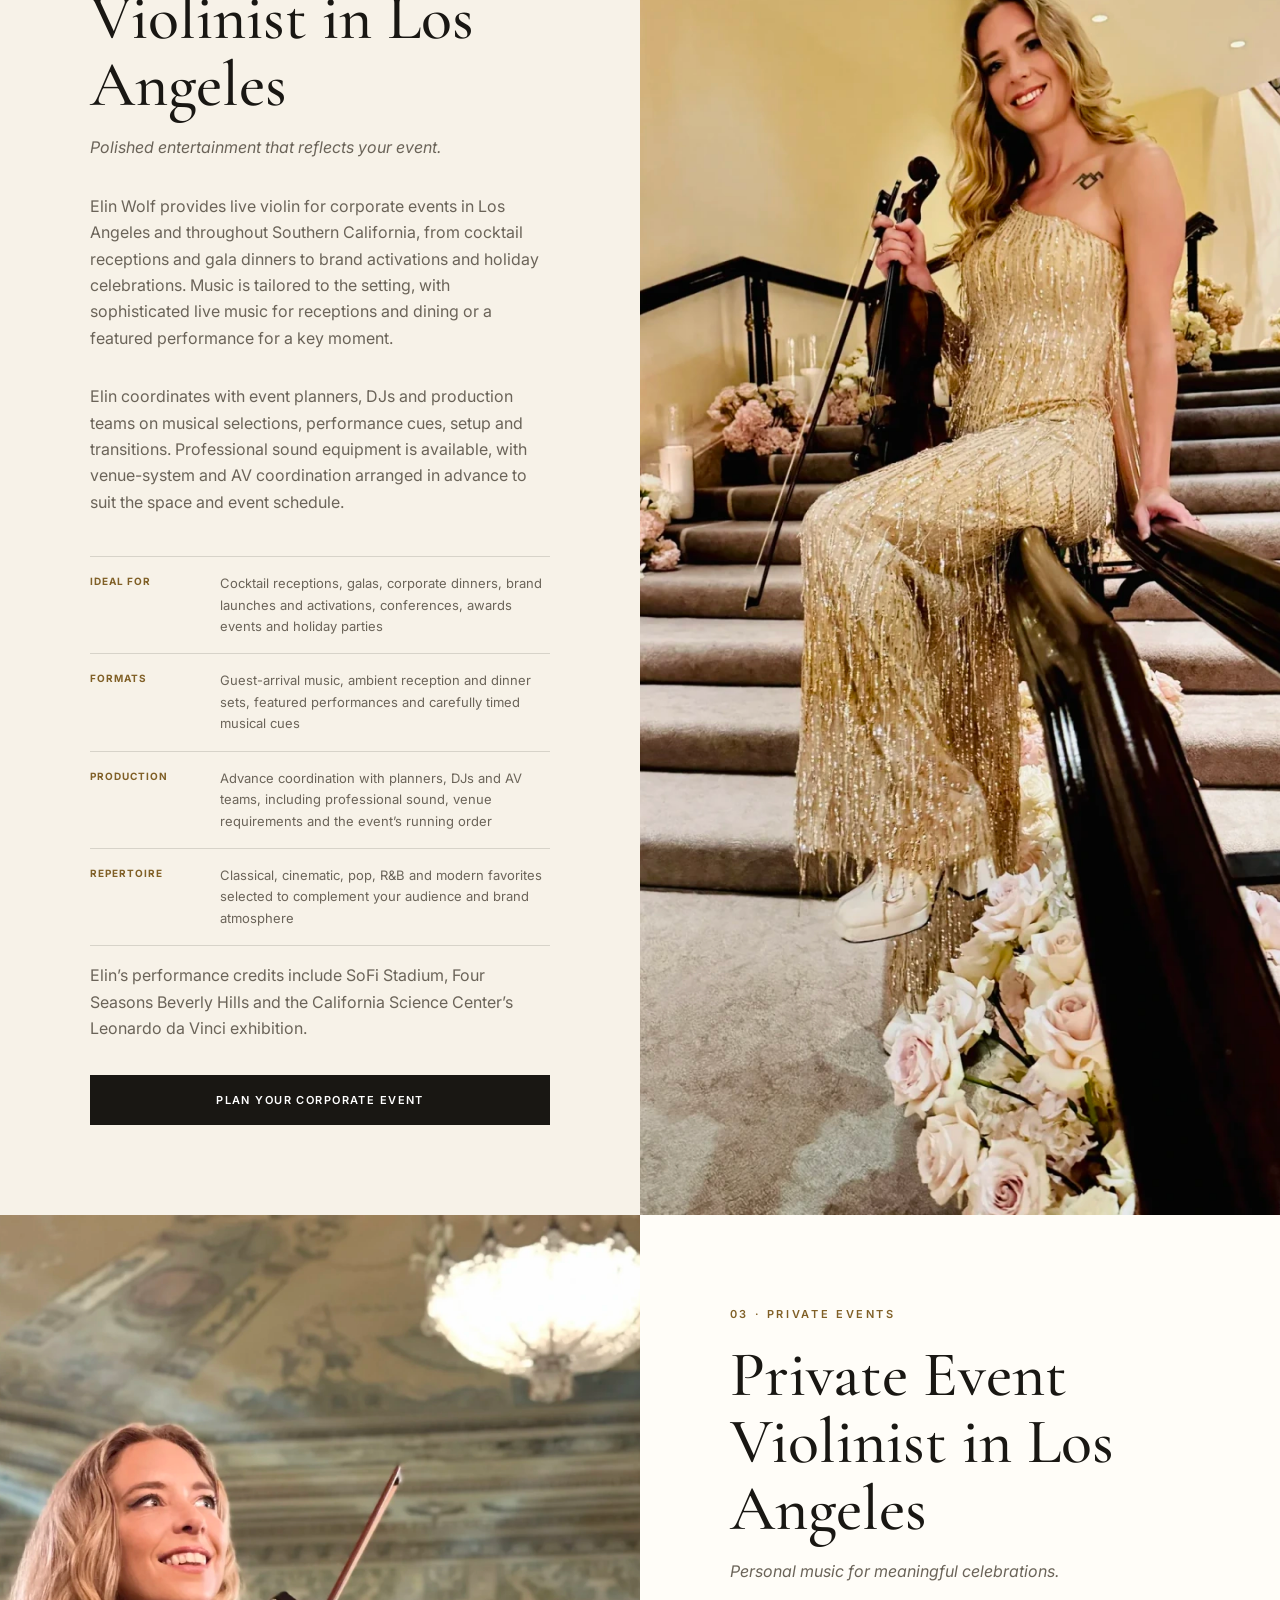
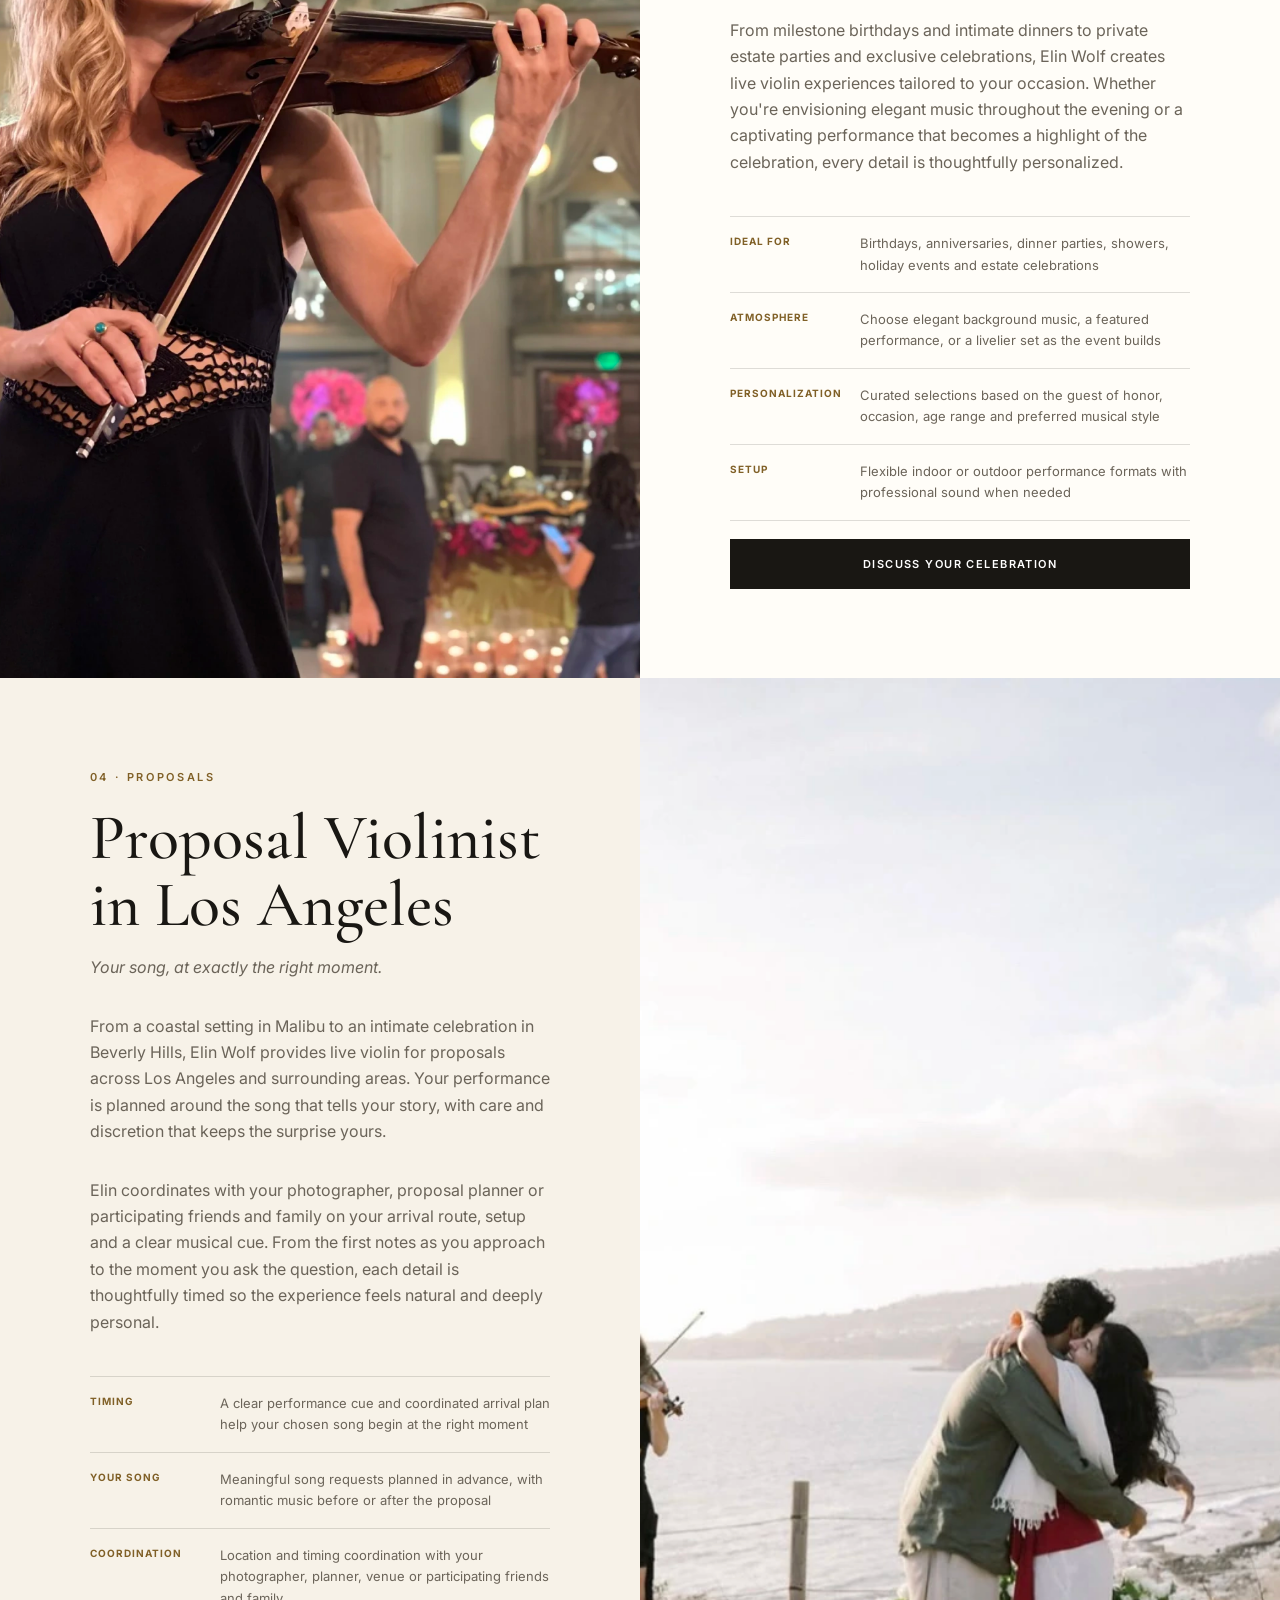
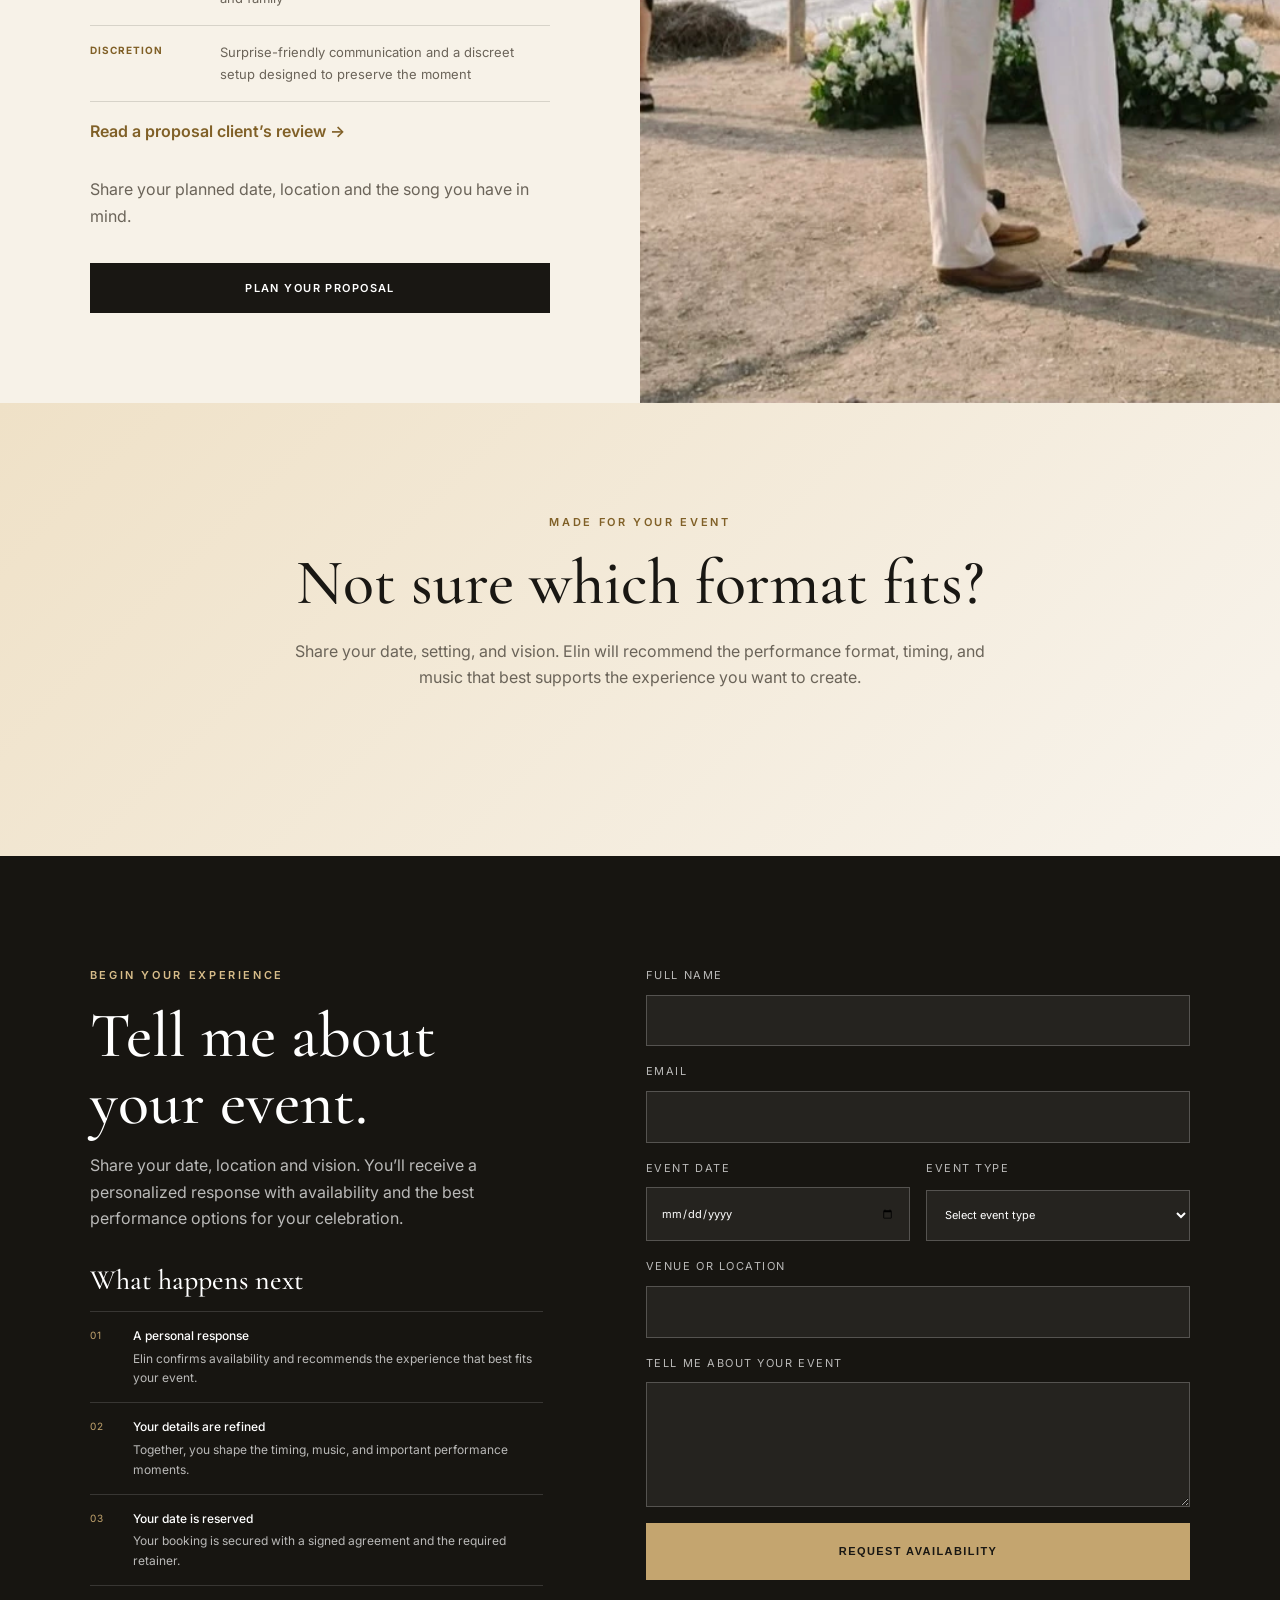
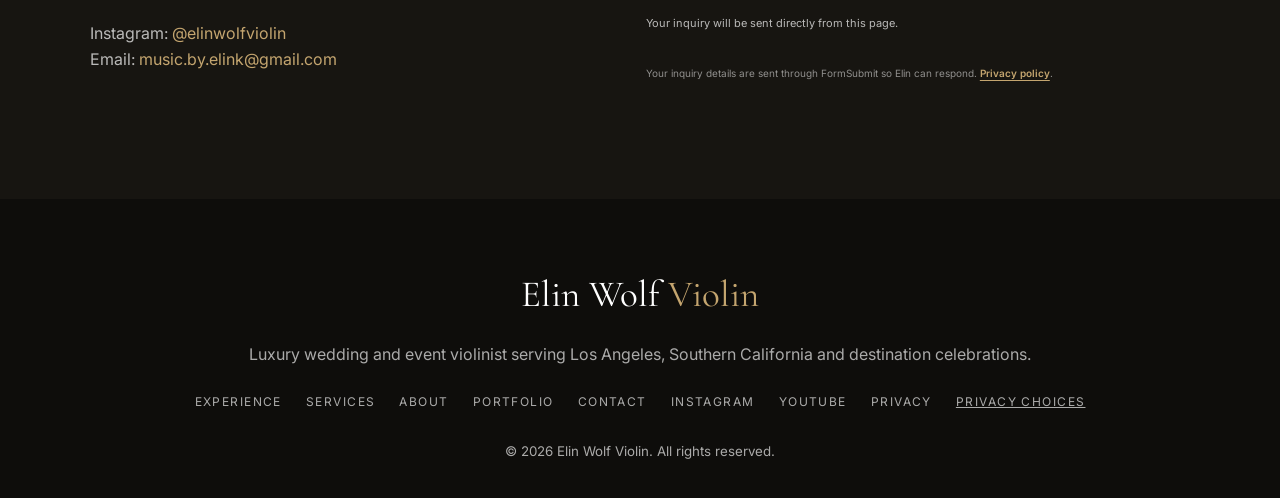
==== commit 6fe489c4: "Finalize privacy choices and consented inquiry measurement" ====
--- a/services.html
+++ b/services.html
@@ -1,15 +1,6 @@
 <!DOCTYPE html>
 <html lang="en">
 <head>
-  <!-- Google tag (gtag.js) -->
-  <script async src="https://www.googletagmanager.com/gtag/js?id=G-BD74DCQGRV"></script>
-  <script>
-    window.dataLayer = window.dataLayer || [];
-    function gtag(){dataLayer.push(arguments);}
-    gtag('js', new Date());
-
-    gtag('config', 'G-BD74DCQGRV');
-  </script>
   <meta charset="UTF-8" />
   <meta name="viewport" content="width=device-width, initial-scale=1.0" />
   <title>Live Violin Services Los Angeles | Weddings &amp; Events</title>
@@ -48,8 +39,23 @@
     ]
   }
   </script>
+  <script src="consent.js" defer></script>
 </head>
 <body>
+  <section class="consent-panel" id="consent-panel" aria-labelledby="consent-title" hidden>
+    <h2 id="consent-title">Your privacy choices</h2>
+    <p>Optional Google Analytics measures visits and successful inquiries. It stays off until you accept. Your inquiry form works either way.</p>
+    <p><a href="privacy.html">Read our privacy policy</a>. Change or withdraw consent anytime in the footer.</p>
+    <p id="consent-status" role="status"></p>
+    <label class="consent-option"><input type="checkbox" data-consent-advertising aria-describedby="advertising-purpose" /><span>Also allow advertising measurement (optional)</span></label>
+    <p id="advertising-purpose">Allow Google advertising cookies and sharing of visit, ad-click and inquiry data with our Google Ads account to measure ads. No personalized ads or remarketing.</p>
+    <div class="consent-actions">
+      <button type="button" data-consent-accept>Accept selected</button>
+      <button type="button" data-consent-reject>Reject all</button>
+    </div>
+    <button class="consent-close" type="button" data-consent-close>Close without changing</button>
+  </section>
+
   <header class="site-header" id="top">
     <a class="brand" href="/#top" aria-label="Elin Wolf home">
       <span class="brand-mark">EW</span>
@@ -97,7 +103,7 @@
           <article><strong>Planning</strong><span>Processional timing, special songs, venue logistics, attire and coordination with your planner</span></article>
           <article><strong>Sound</strong><span>Professional amplification suited to the space, with venue-system coordination when appropriate</span></article>
         </div>
-        <a class="button button-dark" href="#contact">Check Your Wedding Date</a>
+        <a class="button button-dark" href="#contact" data-event-type="Wedding">Check Your Wedding Date</a>
       </div>
     </section>
 
@@ -120,7 +126,7 @@
             <li>Unlimited custom song requests</li>
             <li>Professional sound and planner coordination</li>
           </ul>
-          <a class="button button-primary" href="#contact">Inquire About Golden Hour</a>
+          <a class="button button-primary" href="#contact" data-event-type="Wedding">Inquire About Golden Hour</a>
         </article>
         <div class="wedding-package-secondary">
           <article class="wedding-package reveal">
@@ -128,14 +134,14 @@
             <h3>The Signature Experience</h3>
             <p>A graceful musical flow from guest arrival and ceremony through the first part of the celebration.</p>
             <ul><li>Prelude and ceremony selections</li><li>Cocktail-hour performance</li><li>Personalized song planning</li><li>Professional sound and coordination</li></ul>
-            <a class="text-link" href="#contact">Check your date →</a>
+            <a class="text-link" href="#contact" data-event-type="Wedding">Check your date →</a>
           </article>
           <article class="wedding-package reveal">
             <p class="package-label">Focused Package</p>
             <h3>The Ceremony Experience</h3>
             <p>Meaningful live music for the moments at the heart of your ceremony.</p>
             <ul><li>Guest-arrival prelude</li><li>Processional and recessional music</li><li>Personalized ceremony selections</li><li>Professional sound when needed</li></ul>
-            <a class="text-link" href="#contact">Check your date →</a>
+            <a class="text-link" href="#contact" data-event-type="Wedding">Check your date →</a>
           </article>
         </div>
       </div>
@@ -151,7 +157,7 @@
         <h2>Your celebration, wherever it takes you.</h2>
         <p>From the California coast to celebrations farther away, Elin is available for destination weddings throughout the United States and select international locations. Travel, venue requirements, and performance logistics are thoughtfully coordinated as part of your proposal.</p>
       </div>
-      <a class="button button-primary reveal" href="#contact">Inquire About Your Destination</a>
+      <a class="button button-primary reveal" href="#contact" data-event-type="Wedding">Inquire About Your Destination</a>
     </section>
 
     <section class="service-detail service-detail-reverse" id="corporate">
@@ -169,7 +175,7 @@
           <article><strong>Repertoire</strong><span>Classical, cinematic, pop, R&amp;B and modern favorites selected to complement your audience and brand atmosphere</span></article>
         </div>
         <p>Elin’s performance credits include SoFi Stadium, Four Seasons Beverly Hills and the California Science Center’s Leonardo da Vinci exhibition.</p>
-        <a class="button button-dark" href="#contact">Plan Your Corporate Event</a>
+        <a class="button button-dark" href="#contact" data-event-type="Corporate Event">Plan Your Corporate Event</a>
       </div>
     </section>
 
@@ -186,7 +192,7 @@
           <article><strong>Personalization</strong><span>Curated selections based on the guest of honor, occasion, age range and preferred musical style</span></article>
           <article><strong>Setup</strong><span>Flexible indoor or outdoor performance formats with professional sound when needed</span></article>
         </div>
-        <a class="button button-dark" href="#contact">Discuss Your Celebration</a>
+        <a class="button button-dark" href="#contact" data-event-type="Private Event">Discuss Your Celebration</a>
       </div>
     </section>
 
@@ -206,7 +212,7 @@
         </div>
         <p><a class="text-link" href="/#reviews">Read a proposal client’s review →</a></p>
         <p>Share your planned date, location and the song you have in mind.</p>
-        <a class="button button-dark" href="#contact">Plan Your Proposal</a>
+        <a class="button button-dark" href="#contact" data-event-type="Proposal">Plan Your Proposal</a>
       </div>
     </section>
 
@@ -244,13 +250,13 @@
         <label>Email<input type="email" name="email" required /></label>
         <div class="form-row">
           <label>Event date<input type="date" name="date" /></label>
-          <label>Event type<select name="type"><option>Wedding</option><option>Corporate Event</option><option>Private Event</option><option>Proposal</option><option>Other</option></select></label>
+          <label>Event type<select name="type" required><option value="" disabled selected>Select event type</option><option>Wedding</option><option>Corporate Event</option><option>Private Event</option><option>Proposal</option><option>Other</option></select></label>
         </div>
         <label>Venue or location<input type="text" name="location" /></label>
         <label>Tell me about your event<textarea name="message" rows="5" required></textarea></label>
         <button class="button button-primary" type="submit">Request Availability</button>
         <p class="form-note" id="form-status" role="status" aria-live="polite">Your inquiry will be sent directly from this page.</p>
-        <p class="form-privacy">Your information is used only to respond to your inquiry and is never shared for marketing purposes.</p>
+        <p class="form-privacy">Your inquiry details are sent through FormSubmit so Elin can respond. <a class="text-link" href="privacy.html">Privacy policy</a>.</p>
       </form>
     </section>
   </main>
@@ -258,7 +264,7 @@
   <footer>
     <div class="footer-brand">Elin Wolf <span>Violin</span></div>
     <p>Luxury wedding and event violinist serving Los Angeles, Southern California and destination celebrations.</p>
-    <div class="footer-links"><a href="/#experience">Experience</a><a href="#services-list">Services</a><a href="/#about">About</a><a href="/#portfolio">Portfolio</a><a href="#contact">Contact</a><a href="https://www.instagram.com/elinwolfviolin/" target="_blank" rel="noopener">Instagram</a><a href="https://www.youtube.com/@elinwolf" target="_blank" rel="noopener">YouTube</a></div>
+    <div class="footer-links"><a href="/#experience">Experience</a><a href="#services-list">Services</a><a href="/#about">About</a><a href="/#portfolio">Portfolio</a><a href="#contact">Contact</a><a href="https://www.instagram.com/elinwolfviolin/" target="_blank" rel="noopener">Instagram</a><a href="https://www.youtube.com/@elinwolf" target="_blank" rel="noopener">YouTube</a><a href="privacy.html">Privacy</a><button class="privacy-settings" type="button" data-consent-settings hidden>Privacy choices</button></div>
     <small>© <span id="year"></span> Elin Wolf Violin. All rights reserved.</small>
   </footer>
 
--- a/styles.css
+++ b/styles.css
@@ -292,3 +292,28 @@
   html { scroll-behavior:auto; }
   .reveal, .reveal-ready .reveal, .reveal-ready .reveal.visible { opacity:1; transform:none; transition:none; }
 }
+
+/* Privacy draft: reuse the existing palette and typography. */
+.privacy-page { max-width:860px; margin:0 auto; padding-top:130px; }
+.privacy-page h1 { font-family:'Cormorant Garamond',serif; font-size:clamp(40px,6vw,64px); line-height:1.1; }
+.privacy-page h2 { font-size:clamp(28px,4vw,36px); margin-top:36px; }
+.privacy-page a { text-decoration:underline; text-underline-offset:3px; overflow-wrap:anywhere; }
+
+.form-privacy a { color:var(--champagne); text-decoration:underline; text-underline-offset:3px; }
+
+/* Equal-weight choices; no overlay or forced consent to access the form. */
+.privacy-settings { font:inherit; color:inherit; background:none; border:0; padding:0; text-transform:inherit; letter-spacing:inherit; cursor:pointer; text-decoration:underline; }
+.consent-panel { position:fixed; z-index:100; bottom:16px; right:16px; width:min(520px, calc(100% - 32px)); max-height:75vh; overflow:auto; padding:24px; background:var(--ivory); color:var(--ink); border:1px solid var(--gold); box-shadow:var(--shadow); }
+.consent-panel[hidden], .privacy-settings[hidden] { display:none; }
+.consent-panel h2 { font-family:'Cormorant Garamond',serif; font-size:30px; line-height:1.15; margin:0 0 12px; }
+.consent-panel p { font-size:13px; line-height:1.6; margin:10px 0; }
+.consent-panel a, .consent-close { text-decoration:underline; text-underline-offset:3px; }
+.consent-actions { display:flex; flex-wrap:wrap; gap:12px; margin-top:16px; }
+.consent-actions button { flex:1 1 120px; min-height:44px; padding:10px; border:1px solid var(--text-gold); background:var(--ivory); color:var(--ink); font:inherit; font-size:13px; cursor:pointer; }
+.consent-actions button:hover { background:var(--cream); }
+.consent-close { min-height:44px; padding:10px 0 0; border:0; background:none; color:var(--ink); font:inherit; font-size:12px; cursor:pointer; }
+.consent-panel :focus-visible, .privacy-settings:focus-visible { outline:2px solid var(--text-gold); outline-offset:3px; }
+.footer-links { flex-wrap:wrap; }
+
+.consent-option { display:flex; align-items:center; gap:10px; min-height:44px; font-size:13px; line-height:1.5; cursor:pointer; }
+.consent-option input { flex:0 0 20px; width:20px; height:20px; accent-color:var(--text-gold); }
